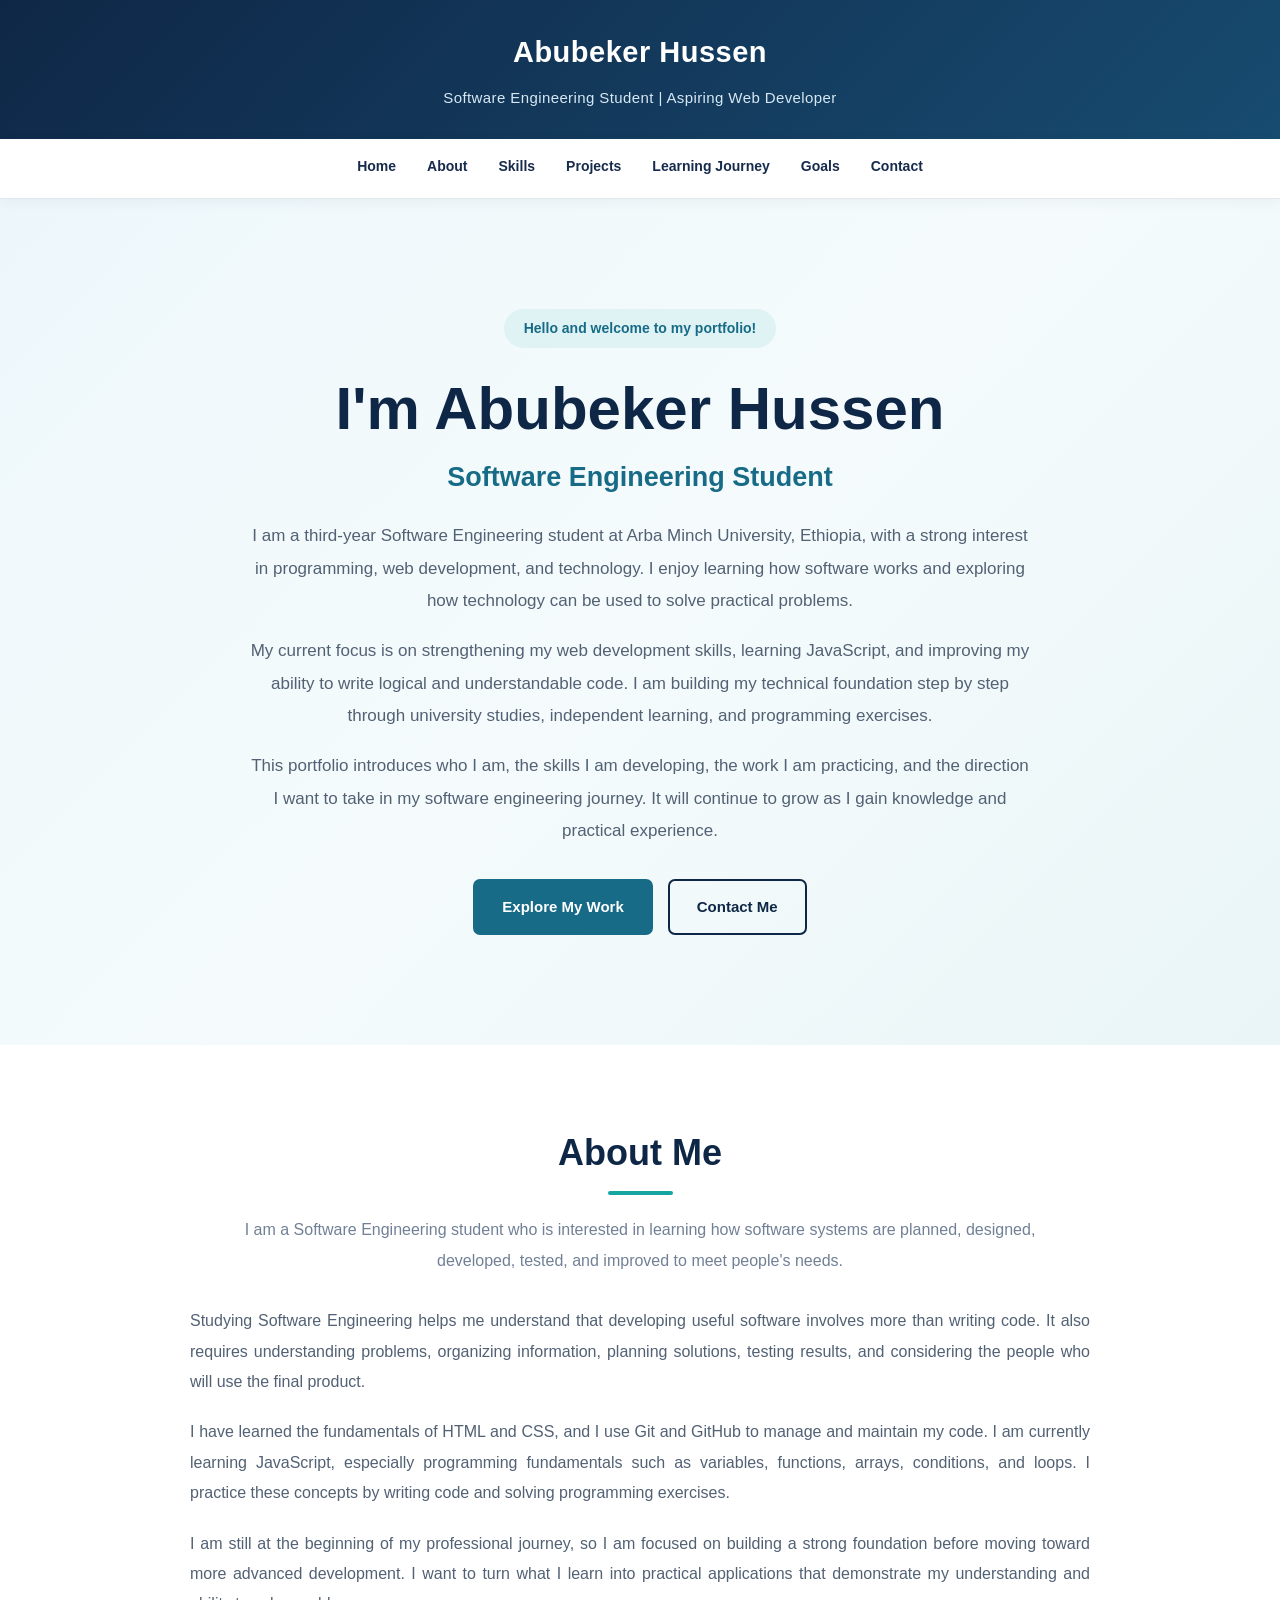
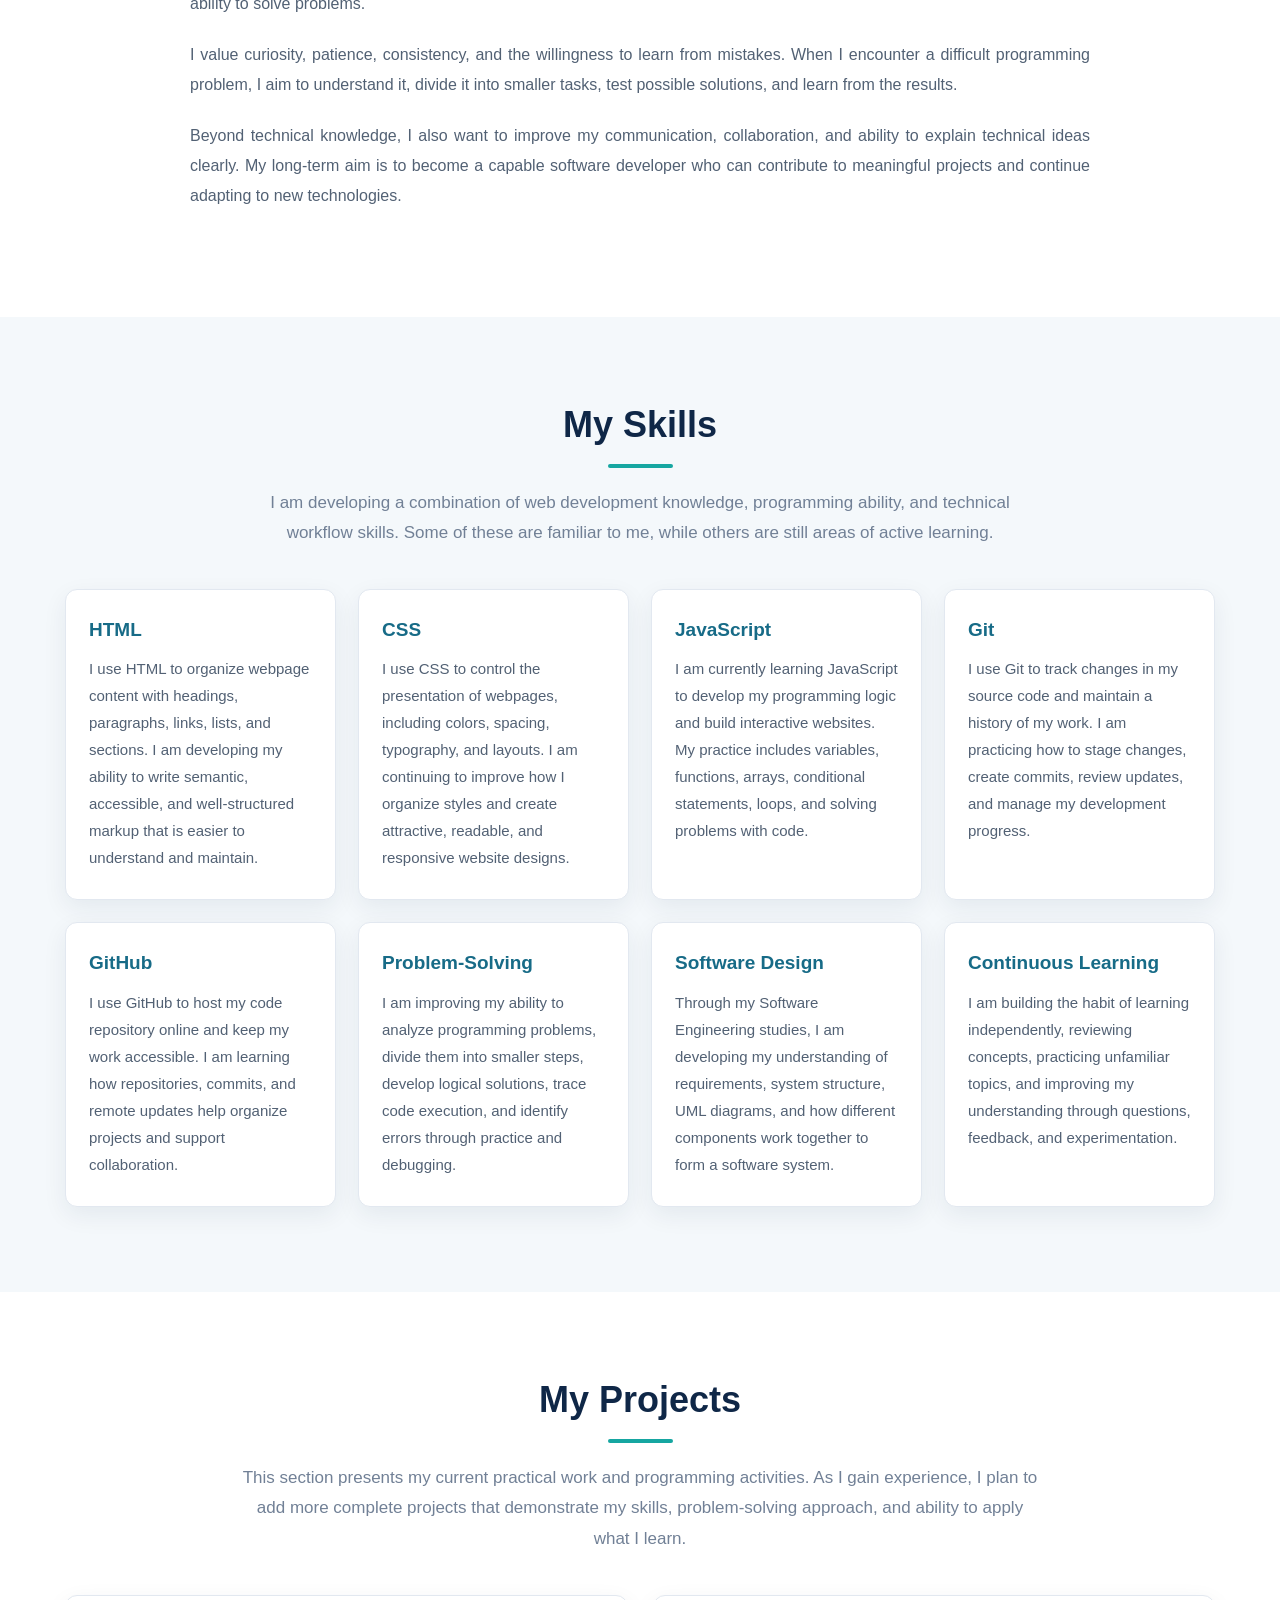
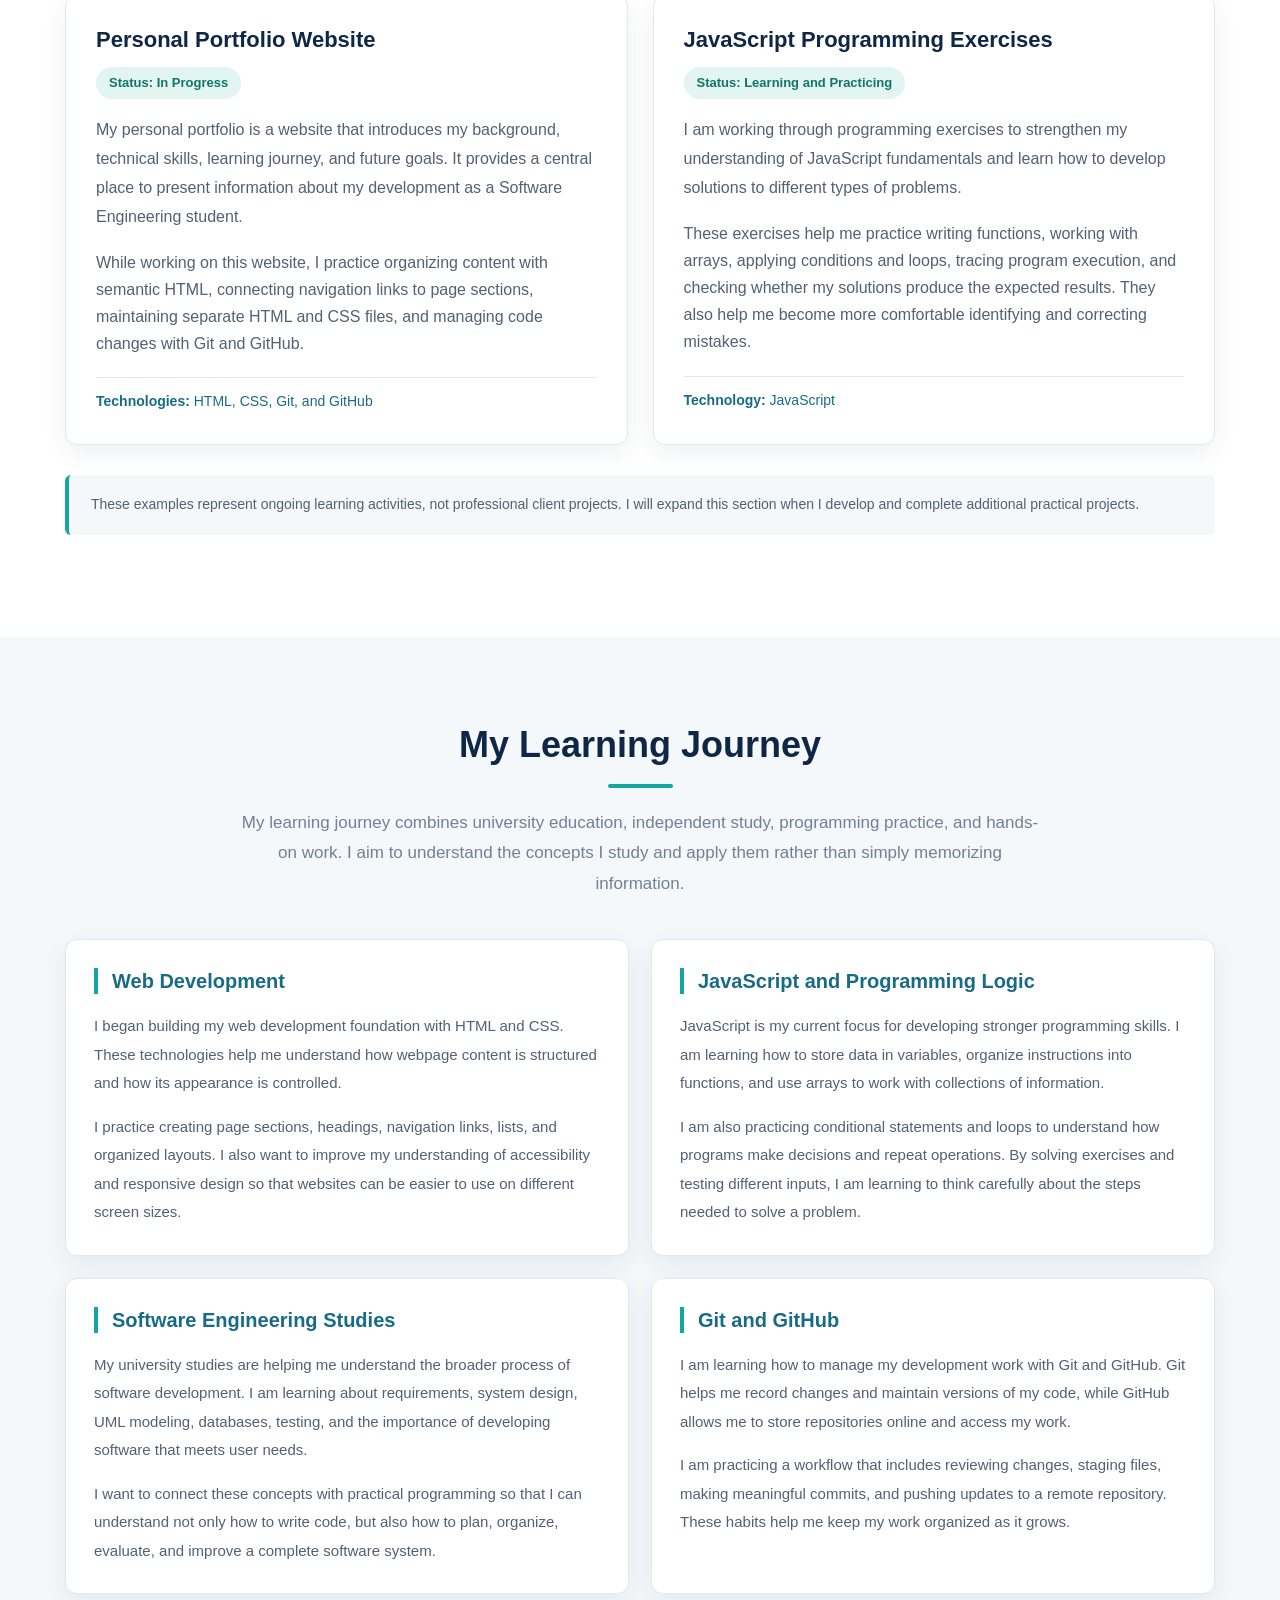
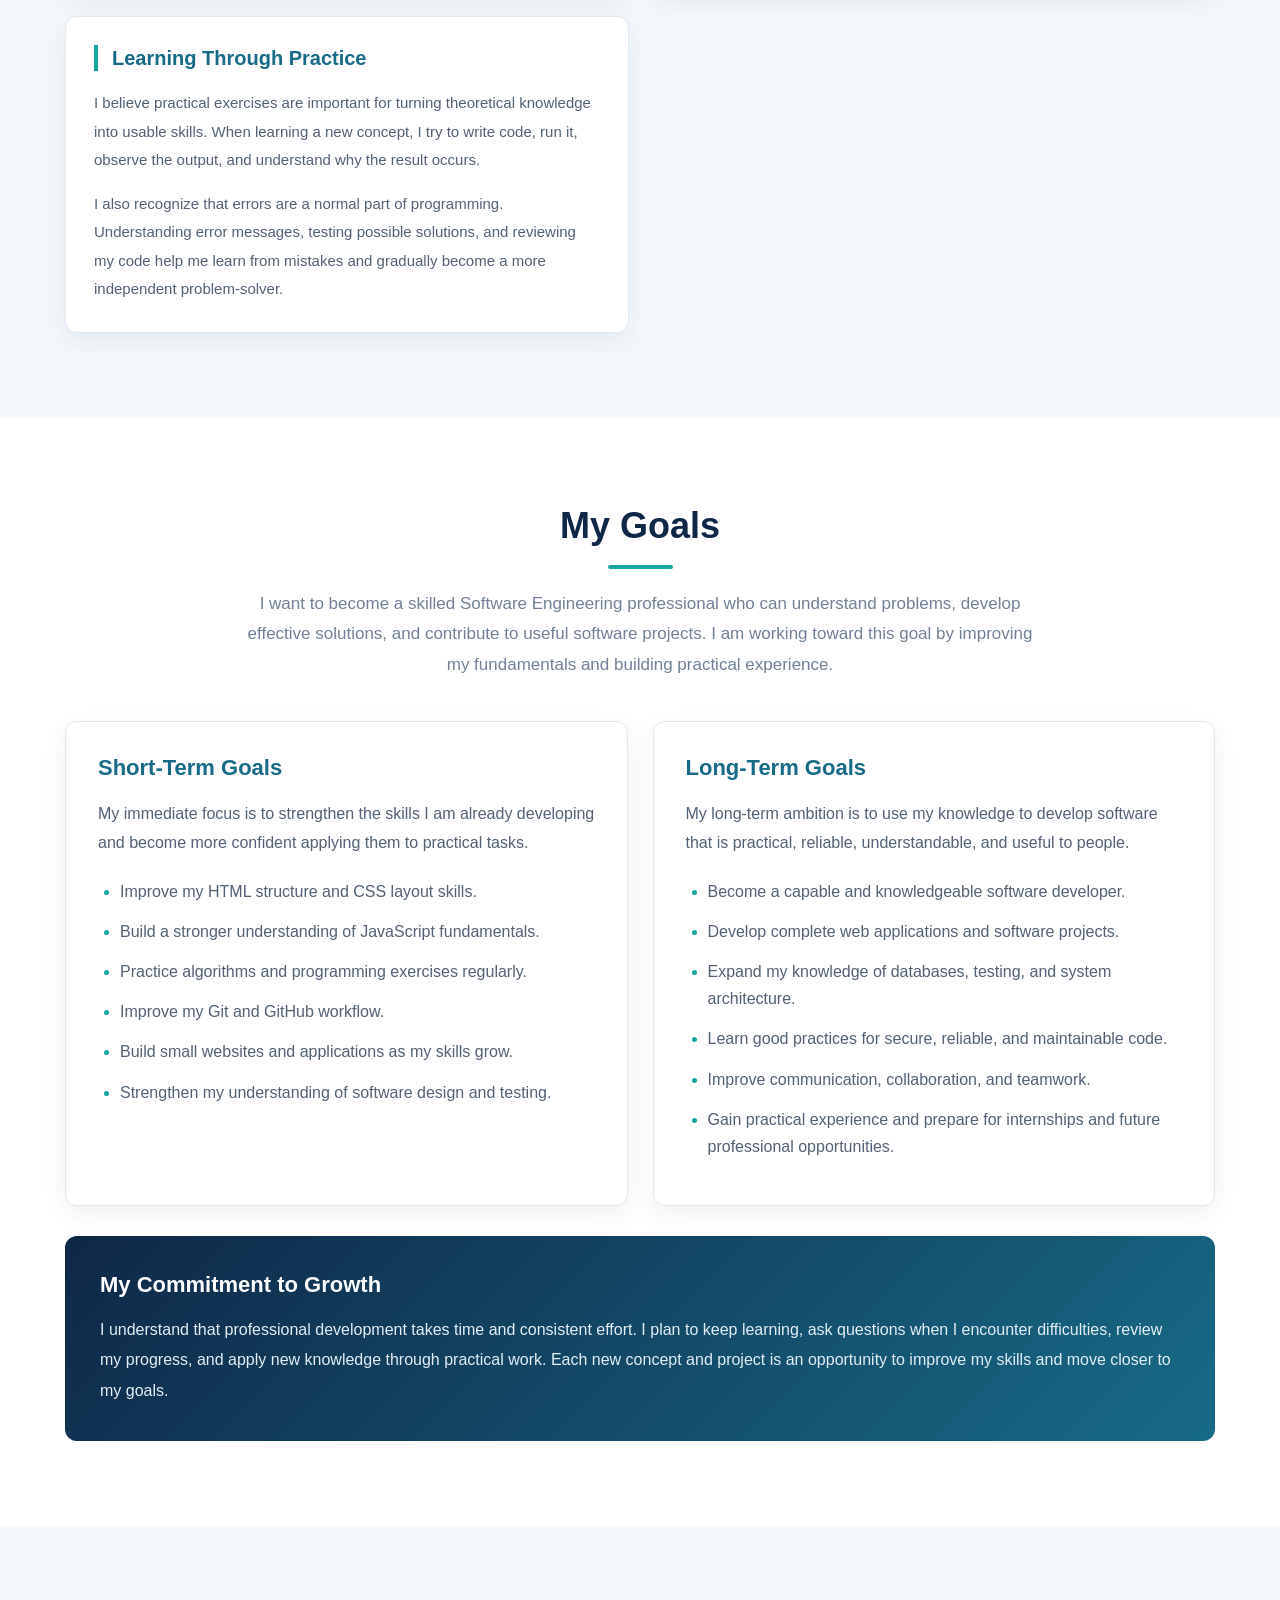
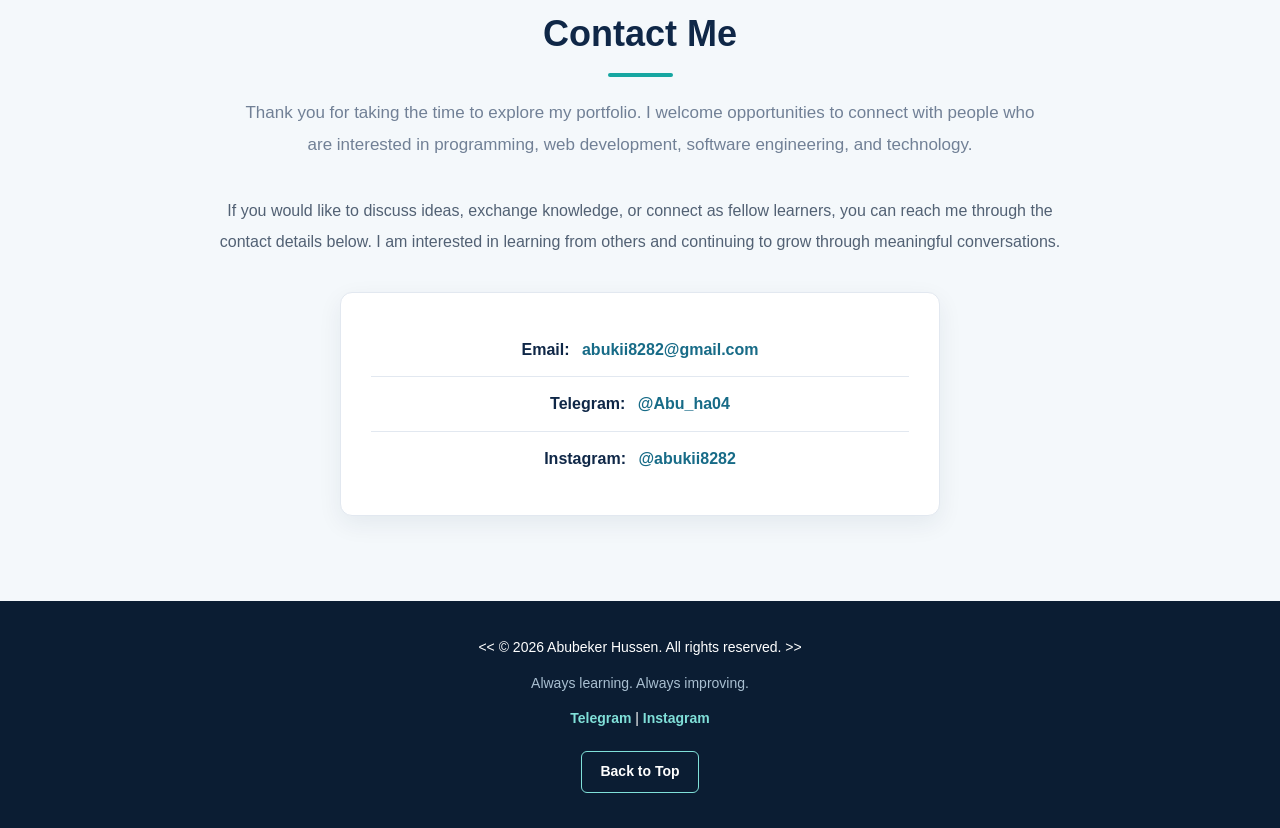
==== index.html @ 170c866a "adding some html and css properties" ====
<!doctype html>
<html lang="en">
  <head>
    <meta charset="UTF-8" />
    <meta name="viewport" content="width=device-width, initial-scale=1.0" />

    <meta
      name="description"
      content="Explore the portfolio of Abubeker Hussen, a Software Engineering student at Arba Minch University interested in web development, programming, and software engineering."
    />

    <meta name="author" content="Abubeker Hussen" />

    <title>Abubeker Hussen | Software Engineering Portfolio</title>

    <link rel="stylesheet" href="style.css" />
  </head>

  <body>
    <!-- Header -->
    <header class="site-header">
      <div class="container header-container">
        <a href="#home" class="logo"> Abubeker Hussen </a>

        <p class="header-tagline">
          Software Engineering Student | Aspiring Web Developer
        </p>
      </div>
    </header>

    <!-- Navigation -->
    <nav class="main-navigation" aria-label="Main navigation">
      <div class="container nav-container">
        <ul class="nav-list">
          <li><a href="#home">Home</a></li>
          <li><a href="#about">About</a></li>
          <li><a href="#skills">Skills</a></li>
          <li><a href="#projects">Projects</a></li>
          <li><a href="#learning-journey">Learning Journey</a></li>
          <li><a href="#goals">Goals</a></li>
          <li><a href="#contact">Contact</a></li>
        </ul>
      </div>
    </nav>

    <!-- Main Content -->
    <main>
      <!-- Home Section -->
      <section id="home" class="hero-section">
        <div class="container hero-content">
          <p class="hero-introduction">Hello and welcome to my portfolio!</p>

          <h1 class="hero-title">I'm Abubeker Hussen</h1>

          <h2 class="hero-subtitle">Software Engineering Student</h2>

          <p class="hero-description">
            I am a third-year Software Engineering student at Arba Minch
            University, Ethiopia, with a strong interest in programming, web
            development, and technology. I enjoy learning how software works and
            exploring how technology can be used to solve practical problems.
          </p>

          <p class="hero-description">
            My current focus is on strengthening my web development skills,
            learning JavaScript, and improving my ability to write logical and
            understandable code. I am building my technical foundation step by
            step through university studies, independent learning, and
            programming exercises.
          </p>

          <p class="hero-description">
            This portfolio introduces who I am, the skills I am developing, the
            work I am practicing, and the direction I want to take in my
            software engineering journey. It will continue to grow as I gain
            knowledge and practical experience.
          </p>

          <div class="hero-actions">
            <a href="#projects" class="button primary-button">
              Explore My Work
            </a>

            <a href="#contact" class="button secondary-button"> Contact Me </a>
          </div>
        </div>
      </section>

      <!-- About Section -->
      <section id="about" class="about-section">
        <div class="container">
          <h2 class="section-title">About Me</h2>

          <p class="section-description">
            I am a Software Engineering student who is interested in learning
            how software systems are planned, designed, developed, tested, and
            improved to meet people's needs.
          </p>

          <p>
            Studying Software Engineering helps me understand that developing
            useful software involves more than writing code. It also requires
            understanding problems, organizing information, planning solutions,
            testing results, and considering the people who will use the final
            product.
          </p>

          <p>
            I have learned the fundamentals of HTML and CSS, and I use Git and
            GitHub to manage and maintain my code. I am currently learning
            JavaScript, especially programming fundamentals such as variables,
            functions, arrays, conditions, and loops. I practice these concepts
            by writing code and solving programming exercises.
          </p>

          <p>
            I am still at the beginning of my professional journey, so I am
            focused on building a strong foundation before moving toward more
            advanced development. I want to turn what I learn into practical
            applications that demonstrate my understanding and ability to solve
            problems.
          </p>

          <p>
            I value curiosity, patience, consistency, and the willingness to
            learn from mistakes. When I encounter a difficult programming
            problem, I aim to understand it, divide it into smaller tasks, test
            possible solutions, and learn from the results.
          </p>

          <p>
            Beyond technical knowledge, I also want to improve my communication,
            collaboration, and ability to explain technical ideas clearly. My
            long-term aim is to become a capable software developer who can
            contribute to meaningful projects and continue adapting to new
            technologies.
          </p>
        </div>
      </section>

      <!-- Skills Section -->
      <section id="skills" class="skills-section">
        <div class="container">
          <h2 class="section-title">My Skills</h2>

          <p class="section-description">
            I am developing a combination of web development knowledge,
            programming ability, and technical workflow skills. Some of these
            are familiar to me, while others are still areas of active learning.
          </p>

          <div class="skills-grid">
            <article class="skill-card">
              <h3 class="skill-title">HTML</h3>

              <p class="skill-description">
                I use HTML to organize webpage content with headings,
                paragraphs, links, lists, and sections. I am developing my
                ability to write semantic, accessible, and well-structured
                markup that is easier to understand and maintain.
              </p>
            </article>

            <article class="skill-card">
              <h3 class="skill-title">CSS</h3>

              <p class="skill-description">
                I use CSS to control the presentation of webpages, including
                colors, spacing, typography, and layouts. I am continuing to
                improve how I organize styles and create attractive, readable,
                and responsive website designs.
              </p>
            </article>

            <article class="skill-card">
              <h3 class="skill-title">JavaScript</h3>

              <p class="skill-description">
                I am currently learning JavaScript to develop my programming
                logic and build interactive websites. My practice includes
                variables, functions, arrays, conditional statements, loops, and
                solving problems with code.
              </p>
            </article>

            <article class="skill-card">
              <h3 class="skill-title">Git</h3>

              <p class="skill-description">
                I use Git to track changes in my source code and maintain a
                history of my work. I am practicing how to stage changes, create
                commits, review updates, and manage my development progress.
              </p>
            </article>

            <article class="skill-card">
              <h3 class="skill-title">GitHub</h3>

              <p class="skill-description">
                I use GitHub to host my code repository online and keep my work
                accessible. I am learning how repositories, commits, and remote
                updates help organize projects and support collaboration.
              </p>
            </article>

            <article class="skill-card">
              <h3 class="skill-title">Problem-Solving</h3>

              <p class="skill-description">
                I am improving my ability to analyze programming problems,
                divide them into smaller steps, develop logical solutions, trace
                code execution, and identify errors through practice and
                debugging.
              </p>
            </article>

            <article class="skill-card">
              <h3 class="skill-title">Software Design</h3>

              <p class="skill-description">
                Through my Software Engineering studies, I am developing my
                understanding of requirements, system structure, UML diagrams,
                and how different components work together to form a software
                system.
              </p>
            </article>

            <article class="skill-card">
              <h3 class="skill-title">Continuous Learning</h3>

              <p class="skill-description">
                I am building the habit of learning independently, reviewing
                concepts, practicing unfamiliar topics, and improving my
                understanding through questions, feedback, and experimentation.
              </p>
            </article>
          </div>
        </div>
      </section>

      <!-- Projects Section -->
      <section id="projects" class="projects-section">
        <div class="container">
          <h2 class="section-title">My Projects</h2>

          <p class="section-description">
            This section presents my current practical work and programming
            activities. As I gain experience, I plan to add more complete
            projects that demonstrate my skills, problem-solving approach, and
            ability to apply what I learn.
          </p>

          <div class="projects-grid">
            <article class="project-card">
              <div class="project-content">
                <h3 class="project-title">Personal Portfolio Website</h3>

                <p class="project-status">Status: In Progress</p>

                <p class="project-description">
                  My personal portfolio is a website that introduces my
                  background, technical skills, learning journey, and future
                  goals. It provides a central place to present information
                  about my development as a Software Engineering student.
                </p>

                <p>
                  While working on this website, I practice organizing content
                  with semantic HTML, connecting navigation links to page
                  sections, maintaining separate HTML and CSS files, and
                  managing code changes with Git and GitHub.
                </p>

                <p class="project-technologies">
                  <strong>Technologies:</strong>
                  HTML, CSS, Git, and GitHub
                </p>
              </div>
            </article>

            <article class="project-card">
              <div class="project-content">
                <h3 class="project-title">JavaScript Programming Exercises</h3>

                <p class="project-status">Status: Learning and Practicing</p>

                <p class="project-description">
                  I am working through programming exercises to strengthen my
                  understanding of JavaScript fundamentals and learn how to
                  develop solutions to different types of problems.
                </p>

                <p>
                  These exercises help me practice writing functions, working
                  with arrays, applying conditions and loops, tracing program
                  execution, and checking whether my solutions produce the
                  expected results. They also help me become more comfortable
                  identifying and correcting mistakes.
                </p>

                <p class="project-technologies">
                  <strong>Technology:</strong>
                  JavaScript
                </p>
              </div>
            </article>
          </div>

          <p class="projects-note">
            These examples represent ongoing learning activities, not
            professional client projects. I will expand this section when I
            develop and complete additional practical projects.
          </p>
        </div>
      </section>

      <!-- Learning Journey Section -->
      <section id="learning-journey" class="learning-section">
        <div class="container">
          <h2 class="section-title">My Learning Journey</h2>

          <p class="section-description">
            My learning journey combines university education, independent
            study, programming practice, and hands-on work. I aim to understand
            the concepts I study and apply them rather than simply memorizing
            information.
          </p>

          <div class="learning-content">
            <article class="learning-item">
              <h3 class="learning-title">Web Development</h3>

              <p>
                I began building my web development foundation with HTML and
                CSS. These technologies help me understand how webpage content
                is structured and how its appearance is controlled.
              </p>

              <p>
                I practice creating page sections, headings, navigation links,
                lists, and organized layouts. I also want to improve my
                understanding of accessibility and responsive design so that
                websites can be easier to use on different screen sizes.
              </p>
            </article>

            <article class="learning-item">
              <h3 class="learning-title">JavaScript and Programming Logic</h3>

              <p>
                JavaScript is my current focus for developing stronger
                programming skills. I am learning how to store data in
                variables, organize instructions into functions, and use arrays
                to work with collections of information.
              </p>

              <p>
                I am also practicing conditional statements and loops to
                understand how programs make decisions and repeat operations. By
                solving exercises and testing different inputs, I am learning to
                think carefully about the steps needed to solve a problem.
              </p>
            </article>

            <article class="learning-item">
              <h3 class="learning-title">Software Engineering Studies</h3>

              <p>
                My university studies are helping me understand the broader
                process of software development. I am learning about
                requirements, system design, UML modeling, databases, testing,
                and the importance of developing software that meets user needs.
              </p>

              <p>
                I want to connect these concepts with practical programming so
                that I can understand not only how to write code, but also how
                to plan, organize, evaluate, and improve a complete software
                system.
              </p>
            </article>

            <article class="learning-item">
              <h3 class="learning-title">Git and GitHub</h3>

              <p>
                I am learning how to manage my development work with Git and
                GitHub. Git helps me record changes and maintain versions of my
                code, while GitHub allows me to store repositories online and
                access my work.
              </p>

              <p>
                I am practicing a workflow that includes reviewing changes,
                staging files, making meaningful commits, and pushing updates to
                a remote repository. These habits help me keep my work organized
                as it grows.
              </p>
            </article>

            <article class="learning-item">
              <h3 class="learning-title">Learning Through Practice</h3>

              <p>
                I believe practical exercises are important for turning
                theoretical knowledge into usable skills. When learning a new
                concept, I try to write code, run it, observe the output, and
                understand why the result occurs.
              </p>

              <p>
                I also recognize that errors are a normal part of programming.
                Understanding error messages, testing possible solutions, and
                reviewing my code help me learn from mistakes and gradually
                become a more independent problem-solver.
              </p>
            </article>
          </div>
        </div>
      </section>

      <!-- Goals Section -->
      <section id="goals" class="goals-section">
        <div class="container">
          <h2 class="section-title">My Goals</h2>

          <p class="section-description">
            I want to become a skilled Software Engineering professional who can
            understand problems, develop effective solutions, and contribute to
            useful software projects. I am working toward this goal by improving
            my fundamentals and building practical experience.
          </p>

          <div class="goals-content">
            <article class="goal-card">
              <h3 class="goal-title">Short-Term Goals</h3>

              <p>
                My immediate focus is to strengthen the skills I am already
                developing and become more confident applying them to practical
                tasks.
              </p>

              <ul class="goal-list">
                <li>Improve my HTML structure and CSS layout skills.</li>

                <li>
                  Build a stronger understanding of JavaScript fundamentals.
                </li>

                <li>
                  Practice algorithms and programming exercises regularly.
                </li>

                <li>Improve my Git and GitHub workflow.</li>

                <li>
                  Build small websites and applications as my skills grow.
                </li>

                <li>
                  Strengthen my understanding of software design and testing.
                </li>
              </ul>
            </article>

            <article class="goal-card">
              <h3 class="goal-title">Long-Term Goals</h3>

              <p>
                My long-term ambition is to use my knowledge to develop software
                that is practical, reliable, understandable, and useful to
                people.
              </p>

              <ul class="goal-list">
                <li>Become a capable and knowledgeable software developer.</li>

                <li>
                  Develop complete web applications and software projects.
                </li>

                <li>
                  Expand my knowledge of databases, testing, and system
                  architecture.
                </li>

                <li>
                  Learn good practices for secure, reliable, and maintainable
                  code.
                </li>

                <li>Improve communication, collaboration, and teamwork.</li>

                <li>
                  Gain practical experience and prepare for internships and
                  future professional opportunities.
                </li>
              </ul>
            </article>
          </div>

          <div class="goals-summary">
            <h3 class="goals-summary-title">My Commitment to Growth</h3>

            <p>
              I understand that professional development takes time and
              consistent effort. I plan to keep learning, ask questions when I
              encounter difficulties, review my progress, and apply new
              knowledge through practical work. Each new concept and project is
              an opportunity to improve my skills and move closer to my goals.
            </p>
          </div>
        </div>
      </section>

      <!-- Contact Section -->
      <section id="contact" class="contact-section">
        <div class="container">
          <h2 class="section-title">Contact Me</h2>

          <p class="section-description">
            Thank you for taking the time to explore my portfolio. I welcome
            opportunities to connect with people who are interested in
            programming, web development, software engineering, and technology.
          </p>

          <p>
            If you would like to discuss ideas, exchange knowledge, or connect
            as fellow learners, you can reach me through the contact details
            below. I am interested in learning from others and continuing to
            grow through meaningful conversations.
          </p>

          <address class="contact-details">
            <p class="contact-item">
              <strong>Email:</strong>
              <a href="mailto:abukii8282@gmail.com"> abukii8282@gmail.com </a>
            </p>

            <p class="contact-item">
              <strong>Telegram:</strong>
              <a
                href="https://t.me/Abu_ha04"
                target="_blank"
                rel="noopener noreferrer"
              >
                @Abu_ha04
              </a>
            </p>

            <p class="contact-item">
              <strong>Instagram:</strong>
              <a
                href="https://www.instagram.com/abukii8282/"
                target="_blank"
                rel="noopener noreferrer"
              >
                @abukii8282
              </a>
            </p>
          </address>
        </div>
      </section>
    </main>

    <!-- Footer -->
    <footer class="site-footer">
      <div class="container footer-content">
        <p class="copyright">
          &lt;&lt; &copy; 2026 Abubeker Hussen. All rights reserved. &gt;&gt;
        </p>

        <p class="footer-tagline">Always learning. Always improving.</p>

        <p class="footer-social-links">
          <a
            href="https://t.me/Abu_ha04"
            target="_blank"
            rel="noopener noreferrer"
          >
            Telegram
          </a>

          <span aria-hidden="true"> | </span>

          <a
            href="https://www.instagram.com/abukii8282/"
            target="_blank"
            rel="noopener noreferrer"
          >
            Instagram
          </a>
        </p>

        <a href="#home" class="back-to-top"> Back to Top </a>
      </div>
    </footer>
  </body>
</html>
---- style.css ----
/* =========================================
   1. GLOBAL SETTINGS
========================================= */

:root {
  --primary-color: #0f2747;
  --secondary-color: #176b87;
  --accent-color: #16a6a1;

  --heading-color: #172b4d;
  --text-color: #526174;
  --light-text: #718096;

  --background-color: #ffffff;
  --section-background: #f4f8fb;
  --card-background: #ffffff;

  --border-color: #e2e8f0;

  --shadow: 0 8px 25px rgba(15, 39, 71, 0.07);

  --shadow-hover: 0 14px 32px rgba(15, 39, 71, 0.13);

  --border-radius: 12px;

  --transition: 0.3s ease;
}

/* =========================================
   2. RESET AND BASE STYLES
========================================= */

* {
  margin: 0;
  padding: 0;
  box-sizing: border-box;
}

html {
  scroll-behavior: smooth;
  scroll-padding-top: 110px;
}

body {
  font-family: "Segoe UI", Tahoma, Geneva, Verdana, sans-serif;

  background-color: var(--background-color);
  color: var(--text-color);

  line-height: 1.7;
  font-size: 16px;

  overflow-x: hidden;
}

a {
  color: var(--secondary-color);
  text-decoration: none;
  transition: var(--transition);
}

a:hover {
  color: var(--accent-color);
}

ul,
ol {
  padding-left: 24px;
}

li {
  margin-bottom: 10px;
}

p {
  margin-bottom: 17px;
}

h1,
h2,
h3,
h4 {
  color: var(--heading-color);
  line-height: 1.3;
}

/* =========================================
   3. REUSABLE CONTAINER
========================================= */

.container {
  width: 90%;
  max-width: 1150px;
  margin: 0 auto;
}

/* =========================================
   4. HEADER
========================================= */

.site-header {
  background: linear-gradient(135deg, #0f2747, #174b70);

  color: #ffffff;

  padding: 28px 0;
  text-align: center;
}

.header-container {
  display: flex;
  flex-direction: column;
  align-items: center;
  gap: 8px;
}

.logo {
  color: #ffffff;
  font-size: 29px;
  font-weight: 800;
  letter-spacing: 0.5px;
}

.logo:hover {
  color: #80e0d9;
}

.header-tagline {
  color: #d7e8f4;
  font-size: 15px;
  font-weight: 400;
  margin-bottom: 0;
  letter-spacing: 0.4px;
}

/* =========================================
   5. NAVIGATION
========================================= */

.main-navigation {
  position: sticky;
  top: 0;
  z-index: 1000;

  background-color: #ffffff;

  border-bottom: 1px solid var(--border-color);

  box-shadow: 0 3px 12px rgba(15, 39, 71, 0.05);
}

.nav-container {
  display: flex;
  align-items: center;
  justify-content: center;
}

.nav-list {
  display: flex;
  justify-content: center;
  align-items: center;
  flex-wrap: wrap;

  list-style: none;
  padding: 0;
  margin: 0;

  gap: 5px;
}

.nav-list li {
  margin: 0;
}

.nav-list a {
  display: block;

  padding: 16px 13px;

  color: var(--heading-color);
  font-size: 14px;
  font-weight: 600;

  border-bottom: 3px solid transparent;

  transition: var(--transition);
}

.nav-list a:hover,
.nav-list a:focus-visible {
  color: var(--accent-color);
  border-bottom-color: var(--accent-color);
}

/* =========================================
   6. HOME / HERO SECTION
========================================= */

.hero-section {
  position: relative;

  background: linear-gradient(135deg, #edf7fb, #f5fbfc, #e9f5f7);

  padding: 110px 0;
  overflow: hidden;
}

.hero-content {
  max-width: 850px;
  text-align: center;
  position: relative;
  z-index: 1;
}

.hero-introduction {
  display: inline-block;

  color: var(--secondary-color);
  background-color: #dff3f4;

  padding: 8px 20px;
  border-radius: 30px;

  font-size: 14px;
  font-weight: 700;

  margin-bottom: 22px;
}

.hero-title {
  font-size: clamp(36px, 6vw, 60px);
  font-weight: 800;

  color: var(--primary-color);

  margin-bottom: 12px;
}

.hero-subtitle {
  color: var(--secondary-color);
  font-size: clamp(20px, 3vw, 27px);

  font-weight: 600;
  margin-bottom: 25px;
}

.hero-description {
  max-width: 780px;
  margin: 0 auto 18px;

  color: var(--text-color);
  font-size: 17px;
  line-height: 1.9;
}

.hero-actions {
  display: flex;
  justify-content: center;
  align-items: center;
  flex-wrap: wrap;

  gap: 15px;

  margin-top: 32px;
}

/* =========================================
   7. BUTTONS
========================================= */

.button {
  display: inline-block;

  padding: 13px 27px;

  border-radius: 7px;

  font-size: 15px;
  font-weight: 700;

  transition: var(--transition);
}

.primary-button {
  background-color: var(--secondary-color);
  color: #ffffff;

  border: 2px solid var(--secondary-color);
}

.primary-button:hover {
  background-color: var(--primary-color);
  border-color: var(--primary-color);
  color: #ffffff;

  transform: translateY(-3px);
}

.secondary-button {
  background-color: transparent;

  color: var(--primary-color);

  border: 2px solid var(--primary-color);
}

.secondary-button:hover {
  background-color: var(--primary-color);
  color: #ffffff;

  transform: translateY(-3px);
}

/* =========================================
   8. GENERAL SECTION STYLES
========================================= */

section {
  padding: 85px 0;
  scroll-margin-top: 85px;
}

.section-title {
  text-align: center;

  font-size: clamp(27px, 4vw, 36px);
  font-weight: 800;

  color: var(--primary-color);

  margin-bottom: 20px;
}

.section-title::after {
  content: "";

  display: block;

  width: 65px;
  height: 4px;

  background-color: var(--accent-color);

  border-radius: 5px;

  margin: 15px auto 0;
}

.section-description {
  max-width: 800px;

  margin: 0 auto 35px;

  text-align: center;

  color: var(--light-text);

  font-size: 17px;
  line-height: 1.8;
}

/* =========================================
   9. ABOUT SECTION
========================================= */

.about-section {
  background-color: var(--background-color);
}

.about-section .container {
  max-width: 900px;
}

.about-section p {
  font-size: 16px;
  line-height: 1.9;

  text-align: justify;

  margin-bottom: 20px;
}

.about-section .section-description {
  text-align: center;
  margin-bottom: 30px;
}

/* =========================================
   10. SKILLS SECTION
========================================= */

.skills-section {
  background-color: var(--section-background);
}

.skills-grid {
  display: grid;

  grid-template-columns: repeat(4, 1fr);

  gap: 22px;

  margin-top: 40px;
}

.skill-card {
  background-color: var(--card-background);

  padding: 28px 23px;

  border: 1px solid var(--border-color);
  border-radius: var(--border-radius);

  box-shadow: var(--shadow);

  transition: var(--transition);
}

.skill-card:hover {
  transform: translateY(-7px);

  box-shadow: var(--shadow-hover);

  border-color: var(--accent-color);
}

.skill-title {
  color: var(--secondary-color);

  font-size: 19px;
  font-weight: 700;

  margin-bottom: 13px;
}

.skill-description {
  color: var(--text-color);

  font-size: 15px;
  line-height: 1.8;

  margin-bottom: 0;
}

/* =========================================
   11. PROJECTS SECTION
========================================= */

.projects-section {
  background-color: var(--background-color);
}

.projects-grid {
  display: grid;

  grid-template-columns: repeat(2, 1fr);

  gap: 25px;

  margin-top: 40px;
}

.project-card {
  background-color: var(--card-background);

  border: 1px solid var(--border-color);
  border-radius: var(--border-radius);

  box-shadow: var(--shadow);

  overflow: hidden;

  transition: var(--transition);
}

.project-card:hover {
  transform: translateY(-6px);

  box-shadow: var(--shadow-hover);
}

.project-content {
  padding: 30px;
}

.project-title {
  color: var(--primary-color);

  font-size: 22px;
  font-weight: 700;

  margin-bottom: 13px;
}

.project-status {
  display: inline-block;

  background-color: #e2f5f1;
  color: #137568;

  padding: 5px 13px;

  border-radius: 20px;

  font-size: 13px;
  font-weight: 700;

  margin-bottom: 17px;
}

.project-description {
  color: var(--text-color);

  line-height: 1.8;
}

.project-technologies {
  color: var(--secondary-color);

  font-size: 14px;

  padding-top: 12px;

  border-top: 1px solid var(--border-color);

  margin-top: 20px;
  margin-bottom: 0;
}

.projects-note {
  background-color: var(--section-background);

  padding: 18px 22px;

  border-left: 4px solid var(--accent-color);
  border-radius: 6px;

  color: var(--text-color);
  font-size: 14px;

  margin-top: 30px;
}

/* =========================================
   12. LEARNING JOURNEY SECTION
========================================= */

.learning-section {
  background-color: var(--section-background);
}

.learning-content {
  display: grid;

  grid-template-columns: repeat(2, 1fr);

  gap: 22px;

  margin-top: 40px;
}

.learning-item {
  background-color: var(--card-background);

  padding: 28px;

  border: 1px solid var(--border-color);
  border-radius: var(--border-radius);

  box-shadow: var(--shadow);

  transition: var(--transition);
}

.learning-item:hover {
  transform: translateY(-5px);
  box-shadow: var(--shadow-hover);
}

.learning-title {
  color: var(--secondary-color);

  font-size: 20px;
  font-weight: 700;

  padding-left: 14px;

  border-left: 4px solid var(--accent-color);

  margin-bottom: 18px;
}

.learning-item p {
  font-size: 15px;
  line-height: 1.9;

  margin-bottom: 15px;
}

.learning-item p:last-child {
  margin-bottom: 0;
}

/* =========================================
   13. GOALS SECTION
========================================= */

.goals-section {
  background-color: var(--background-color);
}

.goals-content {
  display: grid;

  grid-template-columns: repeat(2, 1fr);

  gap: 25px;

  margin-top: 40px;
}

.goal-card {
  background-color: var(--card-background);

  padding: 32px;

  border: 1px solid var(--border-color);
  border-radius: var(--border-radius);

  box-shadow: var(--shadow);

  transition: var(--transition);
}

.goal-card:hover {
  transform: translateY(-5px);
  box-shadow: var(--shadow-hover);
}

.goal-title {
  color: var(--secondary-color);

  font-size: 22px;

  margin-bottom: 18px;
}

.goal-card p {
  line-height: 1.8;
  margin-bottom: 20px;
}

.goal-list {
  color: var(--text-color);

  padding-left: 22px;
}

.goal-list li {
  line-height: 1.7;
  margin-bottom: 13px;
}

.goal-list li::marker {
  color: var(--accent-color);
}

.goals-summary {
  background: linear-gradient(135deg, #0f2747, #176b87);

  color: #ffffff;

  padding: 35px;

  border-radius: var(--border-radius);

  margin-top: 30px;
}

.goals-summary-title {
  color: #ffffff;

  font-size: 22px;

  margin-bottom: 15px;
}

.goals-summary p {
  color: #e3eef5;

  line-height: 1.9;

  margin-bottom: 0;
}

/* =========================================
   14. CONTACT SECTION
========================================= */

.contact-section {
  background-color: var(--section-background);

  text-align: center;
}

.contact-section .container {
  max-width: 850px;
}

.contact-section > .container > p {
  line-height: 1.9;
}

.contact-details {
  font-style: normal;

  background-color: #ffffff;

  max-width: 600px;

  margin: 35px auto 0;

  padding: 30px;

  border: 1px solid var(--border-color);
  border-radius: var(--border-radius);

  box-shadow: var(--shadow);
}

.contact-item {
  padding: 13px 0;

  border-bottom: 1px solid var(--border-color);

  margin-bottom: 0;

  font-size: 16px;
}

.contact-item:last-child {
  border-bottom: none;
}

.contact-item strong {
  color: var(--primary-color);

  margin-right: 8px;
}

.contact-item a {
  color: var(--secondary-color);

  font-weight: 600;

  overflow-wrap: anywhere;
}

.contact-item a:hover {
  color: var(--accent-color);
  text-decoration: underline;
}

/* =========================================
   15. FOOTER
========================================= */

.site-footer {
  background-color: #0b1d33;

  padding: 35px 0;

  text-align: center;
}

.footer-content {
  display: flex;
  flex-direction: column;

  align-items: center;

  gap: 12px;
}

.copyright {
  color: #ffffff;

  font-size: 14px;
  font-weight: 500;

  margin-bottom: 0;
}

.footer-tagline {
  color: #a9bfd1;

  font-size: 14px;

  margin-bottom: 0;
}

.footer-social-links {
  color: #ffffff;
  font-size: 14px;

  margin-bottom: 0;
}

.footer-social-links a {
  color: #80e0d9;
  font-weight: 600;
}

.footer-social-links a:hover {
  color: #ffffff;
}

.back-to-top {
  display: inline-block;

  color: #ffffff;

  font-size: 14px;
  font-weight: 600;

  border: 1px solid #80e0d9;

  padding: 8px 18px;

  border-radius: 6px;

  margin-top: 8px;
}

.back-to-top:hover {
  background-color: var(--accent-color);
  border-color: var(--accent-color);

  color: #ffffff;
}

/* =========================================
   16. ACCESSIBILITY
========================================= */

a:focus-visible {
  outline: 3px solid var(--accent-color);
  outline-offset: 4px;
}

/* =========================================
   17. TABLET RESPONSIVE DESIGN
========================================= */

@media (max-width: 992px) {
  .skills-grid {
    grid-template-columns: repeat(2, 1fr);
  }

  .nav-list {
    gap: 0;
  }

  .nav-list a {
    padding: 14px 10px;
    font-size: 13px;
  }

  section {
    padding: 70px 0;
  }
}

/* =========================================
   18. MOBILE RESPONSIVE DESIGN
========================================= */

@media (max-width: 600px) {
  .container {
    width: 92%;
  }

  .site-header {
    padding: 23px 0;
  }

  .logo {
    font-size: 25px;
  }

  .header-tagline {
    font-size: 13px;
  }

  .main-navigation {
    position: relative;
  }

  .nav-container {
    width: 100%;
    overflow-x: auto;
    justify-content: flex-start;
  }

  .nav-list {
    flex-wrap: nowrap;
    justify-content: flex-start;

    min-width: max-content;

    padding: 0 10px;
  }

  .nav-list a {
    padding: 13px 12px;
    font-size: 13px;
  }

  .hero-section {
    padding: 75px 0;
  }

  .hero-title {
    font-size: 36px;
  }

  .hero-subtitle {
    font-size: 21px;
  }

  .hero-description {
    font-size: 15px;
  }

  .hero-actions {
    flex-direction: column;
    gap: 12px;
  }

  .button {
    width: 100%;
    max-width: 260px;
    text-align: center;
  }

  section {
    padding: 60px 0;
    scroll-margin-top: 20px;
  }

  .section-title {
    font-size: 28px;
  }

  .section-description {
    font-size: 15px;
  }

  .about-section p {
    text-align: left;
    font-size: 15px;
  }

  .skills-grid,
  .projects-grid,
  .learning-content,
  .goals-content {
    grid-template-columns: 1fr;
    gap: 18px;
  }

  .skill-card,
  .project-content,
  .learning-item,
  .goal-card {
    padding: 23px;
  }

  .skill-title {
    font-size: 18px;
  }

  .project-title {
    font-size: 20px;
  }

  .goals-summary {
    padding: 25px;
  }

  .contact-details {
    padding: 20px;
  }

  .contact-item {
    font-size: 14px;
  }

  .site-footer {
    padding: 30px 0;
  }
}

/* =========================================
   19. SMALL MOBILE SCREENS
========================================= */

@media (max-width: 380px) {
  .hero-title {
    font-size: 31px;
  }

  .hero-subtitle {
    font-size: 19px;
  }

  .section-title {
    font-size: 25px;
  }

  .nav-list a {
    padding: 12px 10px;
    font-size: 12px;
  }
}

/* =========================================
   20. REDUCED MOTION ACCESSIBILITY
========================================= */

@media (prefers-reduced-motion: reduce) {
  html {
    scroll-behavior: auto;
  }

  *,
  *::before,
  *::after {
    transition-duration: 0.01ms !important;
    animation-duration: 0.01ms !important;
    animation-iteration-count: 1 !important;
  }
}
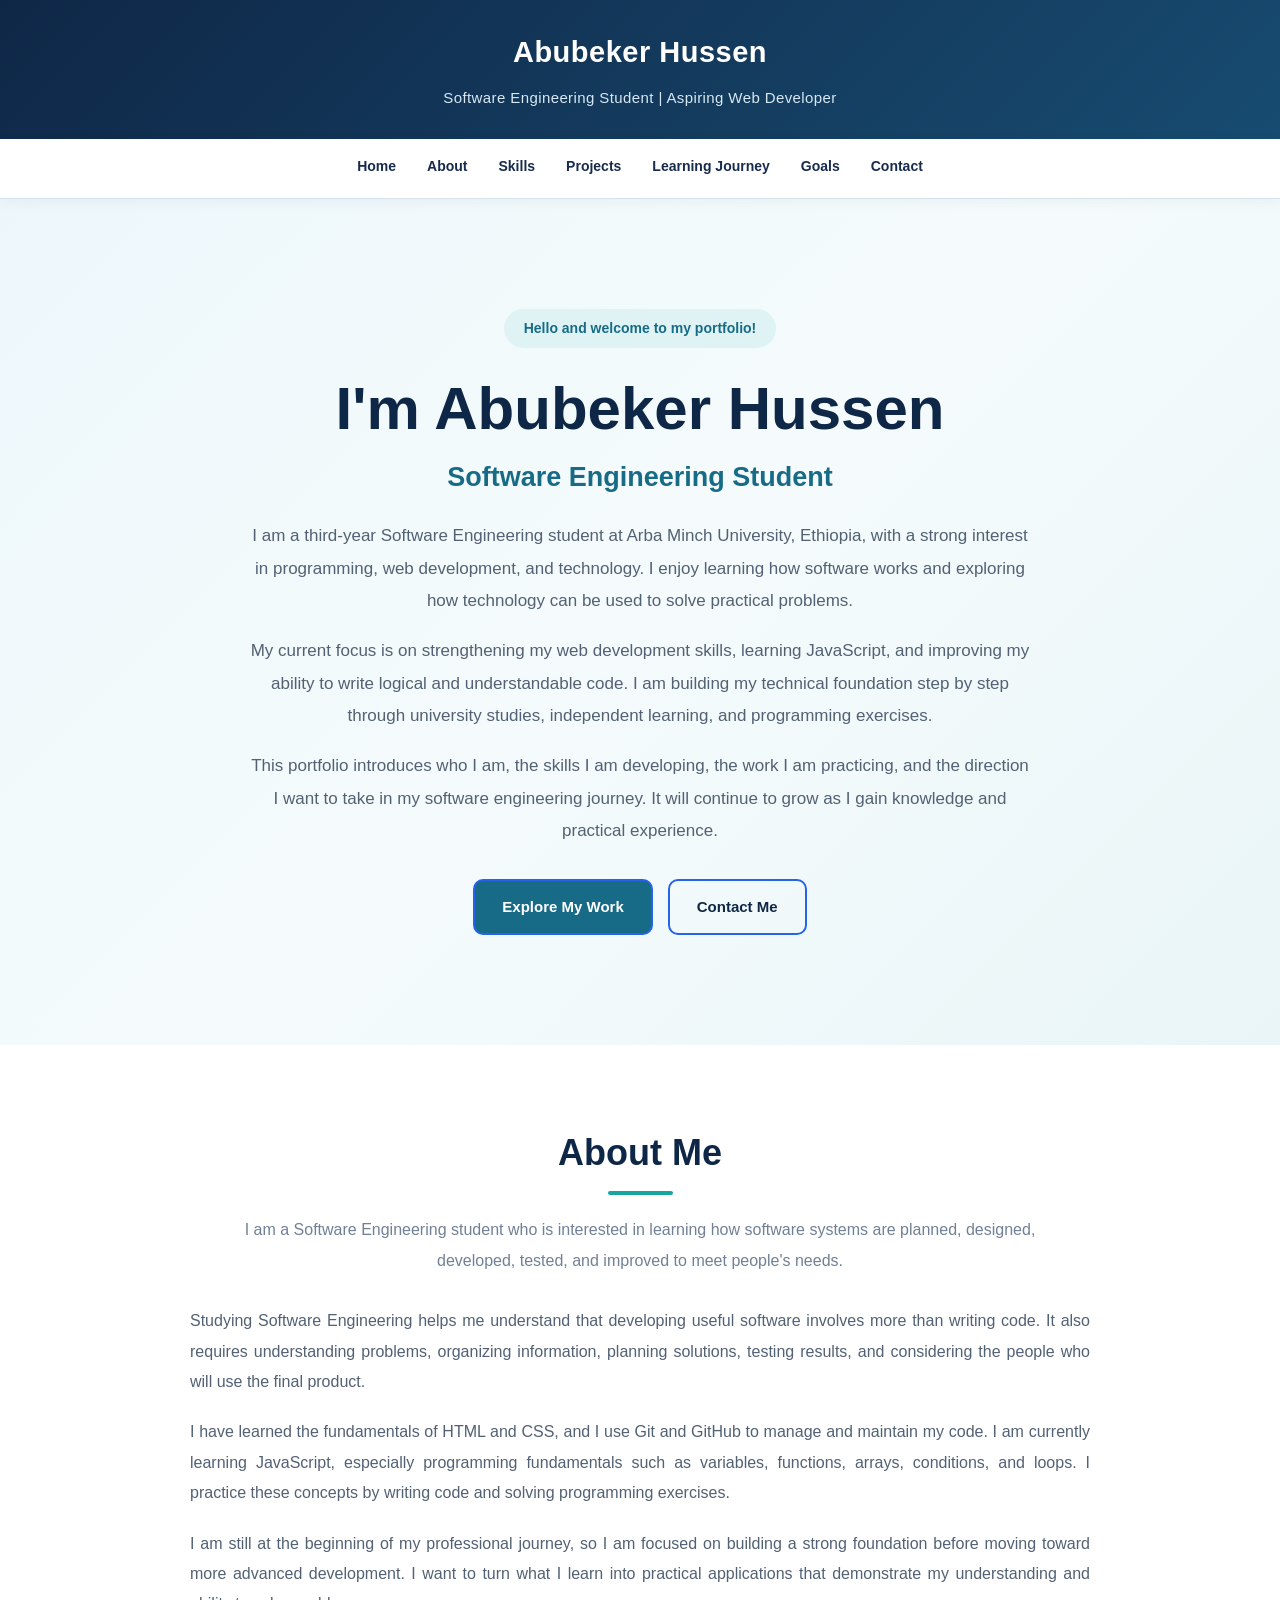
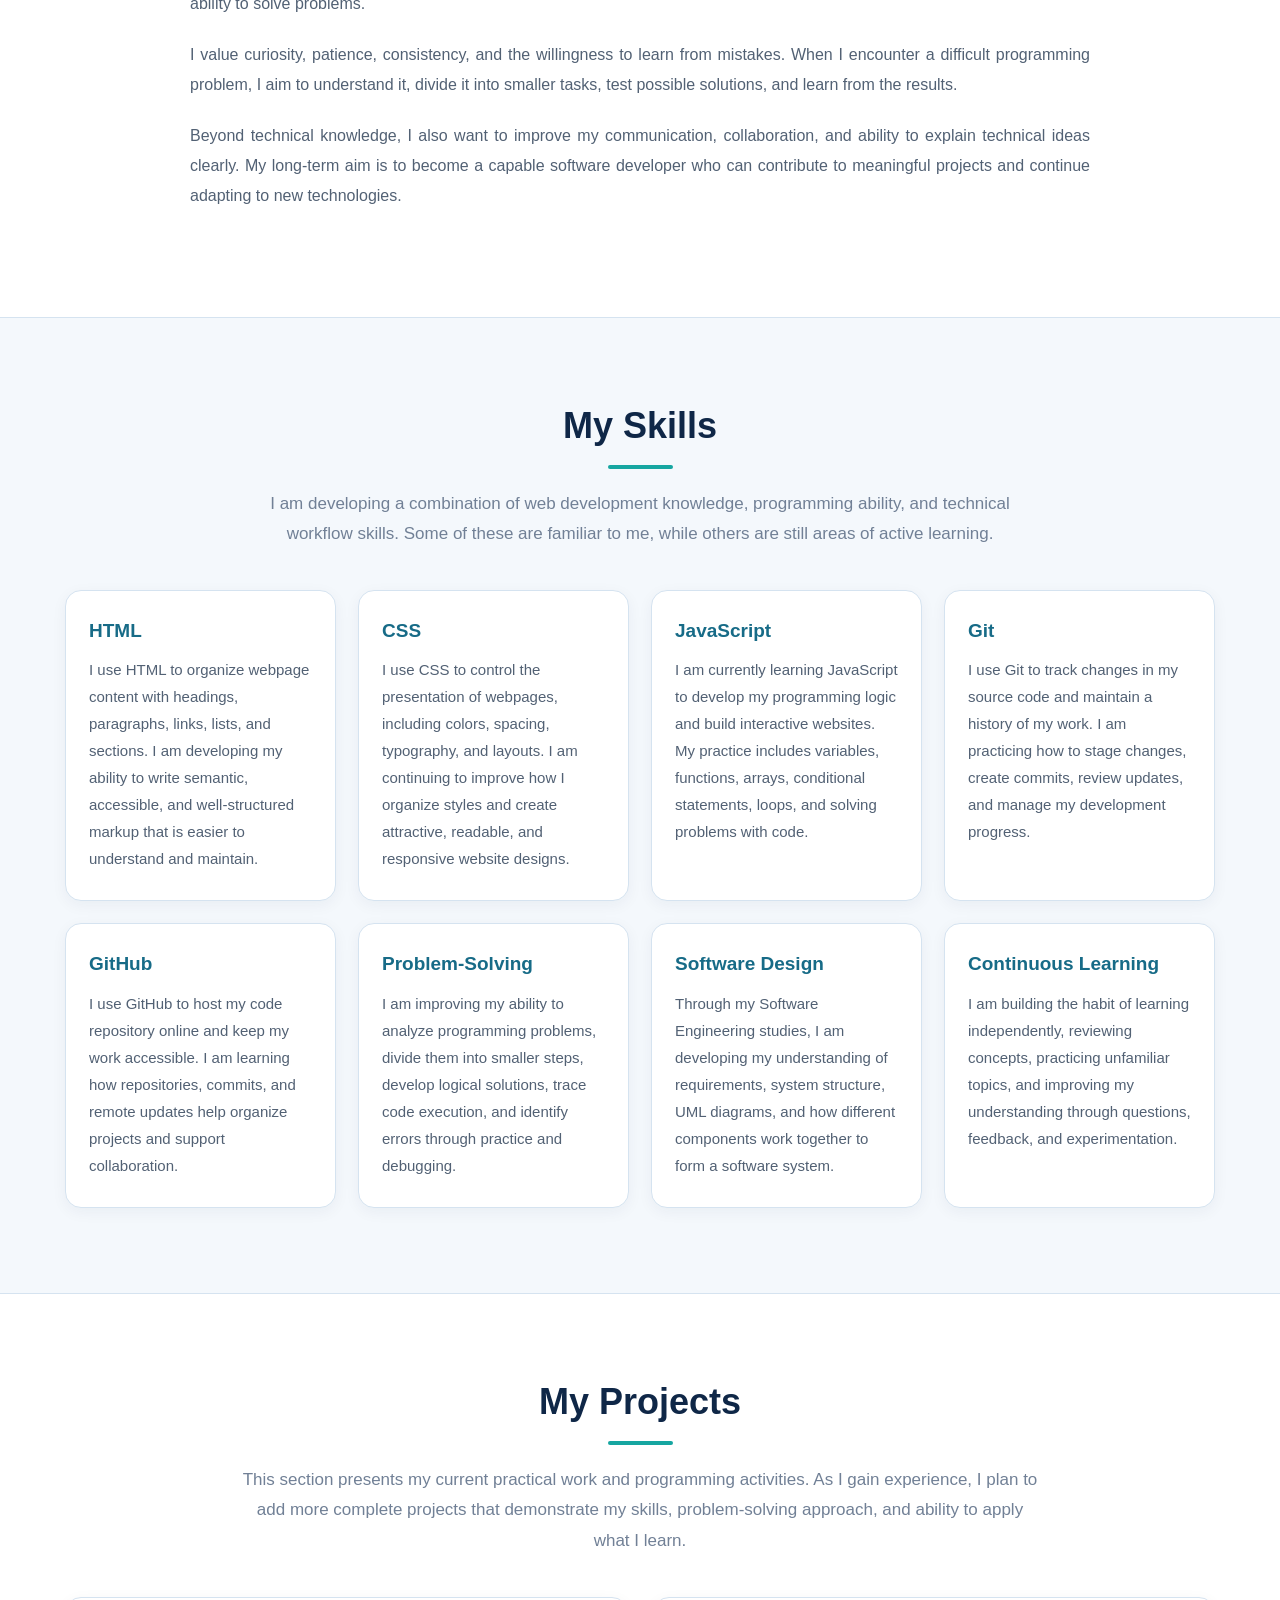
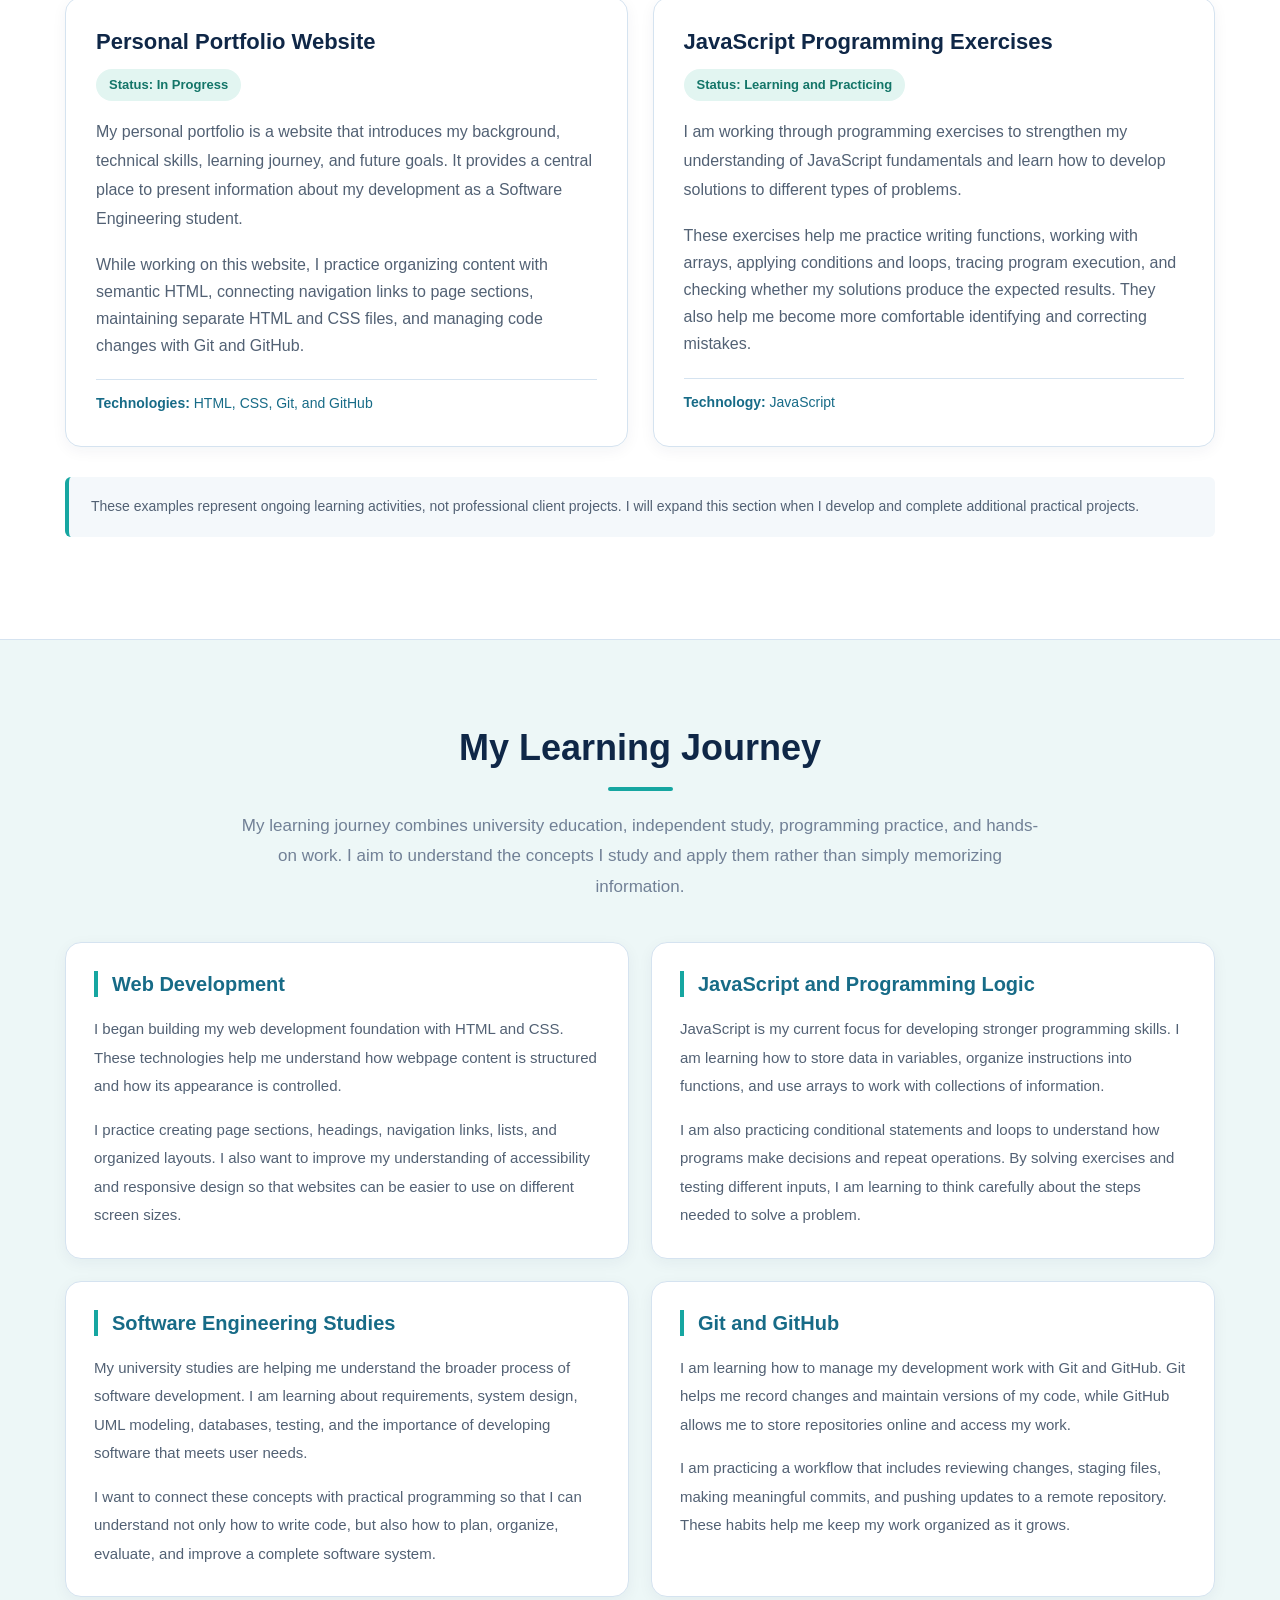
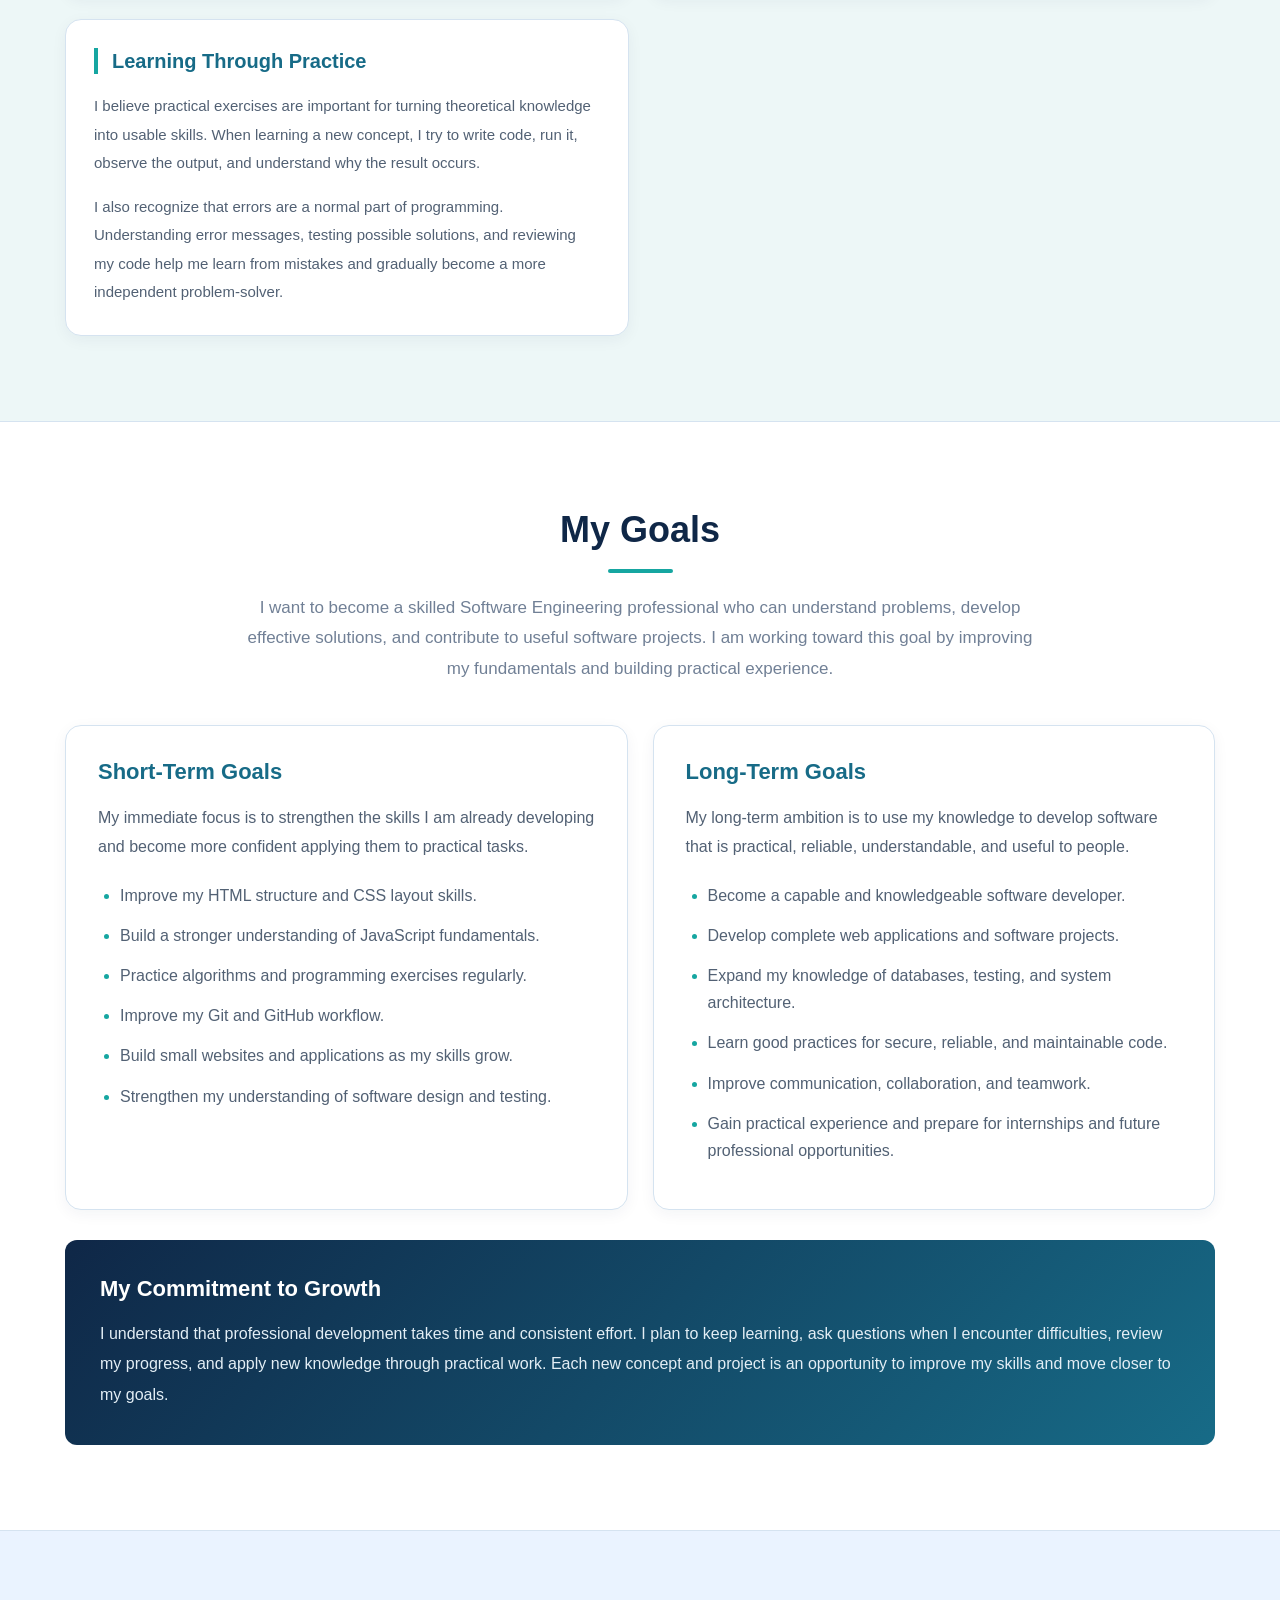
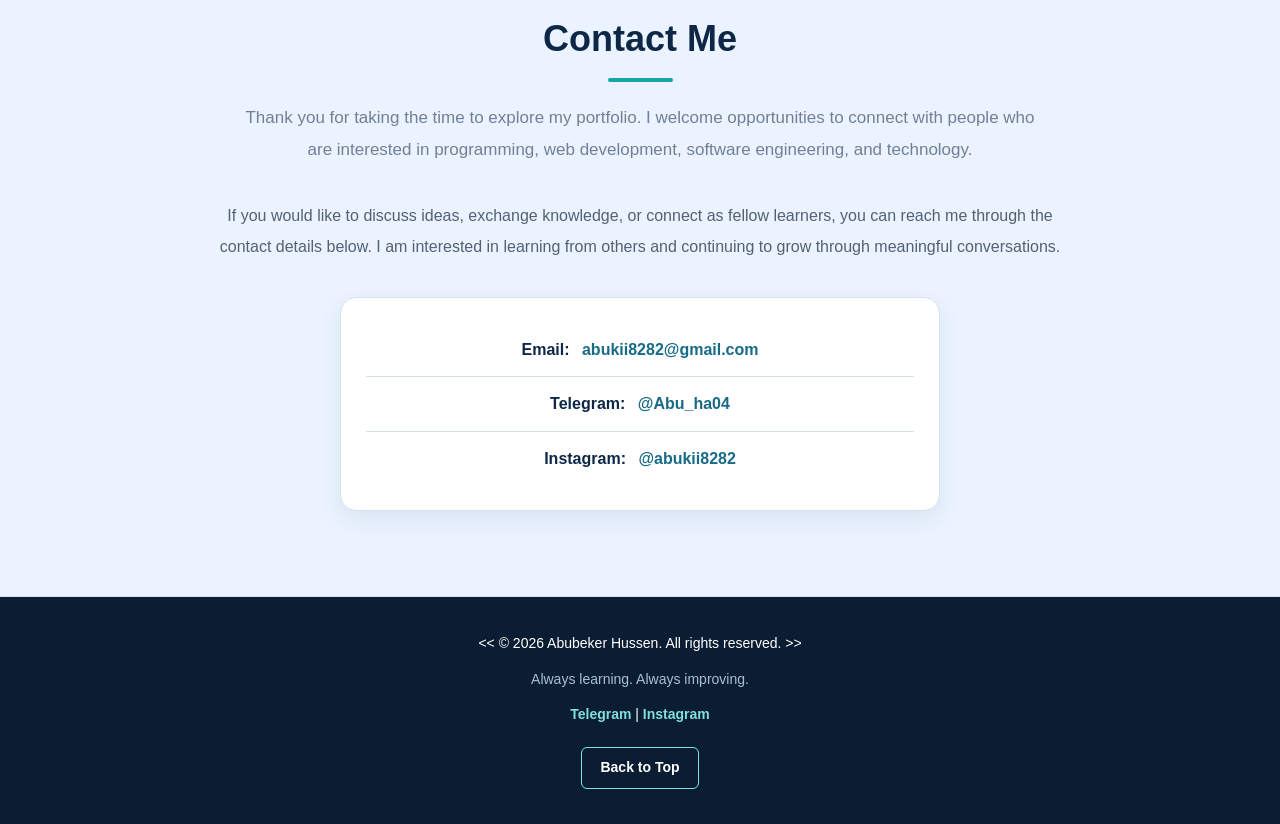
==== commit 2b3f5866: "Add Docker deployment and adding javascript" ====
--- a/index.html
+++ b/index.html
@@ -12,6 +12,7 @@
     <meta name="author" content="Abubeker Hussen" />
 
     <title>Abubeker Hussen | Software Engineering Portfolio</title>
+    <script src="myscript.js" defer></script>
 
     <link rel="stylesheet" href="style.css" />
   </head>
--- a/style.css
+++ b/style.css
@@ -1041,3 +1041,116 @@
     animation-iteration-count: 1 !important;
   }
 }
+
+/* ===== Modern Border Design ===== */
+
+:root {
+  --border-color: #d5e3f0;
+  --border-hover: #14b8a6;
+  --border-accent: #2563eb;
+}
+
+/* Cards */
+.skill-card,
+.project-card,
+.learning-item,
+.goal-card {
+  border: 1.5px solid var(--border-color);
+  border-radius: 16px;
+  transition: all 0.3s ease;
+  box-shadow: 0 4px 15px rgba(15, 39, 71, 0.05);
+}
+
+/* Card hover effect */
+.skill-card:hover,
+.project-card:hover,
+.learning-item:hover,
+.goal-card:hover {
+  border-color: var(--border-hover);
+  transform: translateY(-6px);
+  box-shadow: 0 10px 25px rgba(20, 184, 166, 0.12);
+}
+
+/* Section borders */
+.about-section,
+.skills-section,
+.projects-section,
+.learning-section,
+.goals-section,
+.contact-section {
+  border-bottom: 1px solid var(--border-color);
+}
+
+/* Buttons */
+.button {
+  border: 2px solid var(--border-accent);
+  border-radius: 10px;
+  transition: all 0.3s ease;
+}
+
+.button:hover {
+  border-color: var(--border-hover);
+  transform: translateY(-3px);
+}
+
+/* Contact details */
+.contact-details {
+  border: 1.5px solid var(--border-color);
+  border-radius: 16px;
+  padding: 25px;
+}
+
+/* Profile photo */
+.profile-photo {
+  border: 4px solid var(--border-hover);
+  border-radius: 20px;
+  box-shadow: 0 8px 25px rgba(20, 184, 166, 0.18);
+}
+/* Main website background */
+body {
+  background-color: #f4f8fc;
+}
+
+/* Home section */
+.hero-section {
+  background-color: #eaf3ff;
+}
+
+/* About section */
+.about-section {
+  background-color: #ffffff;
+}
+
+/* Skills section */
+.skills-section {
+  background-color: #f4f8fc;
+}
+
+/* Projects section */
+.projects-section {
+  background-color: #ffffff;
+}
+
+/* Learning section */
+.learning-section {
+  background-color: #edf7f7;
+}
+
+/* Goals section */
+.goals-section {
+  background-color: #ffffff;
+}
+
+/* Contact section */
+.contact-section {
+  background-color: #eaf3ff;
+}
+
+/* Cards */
+.skill-card,
+.project-card,
+.learning-item,
+.goal-card,
+.contact-details {
+  background-color: #ffffff;
+}
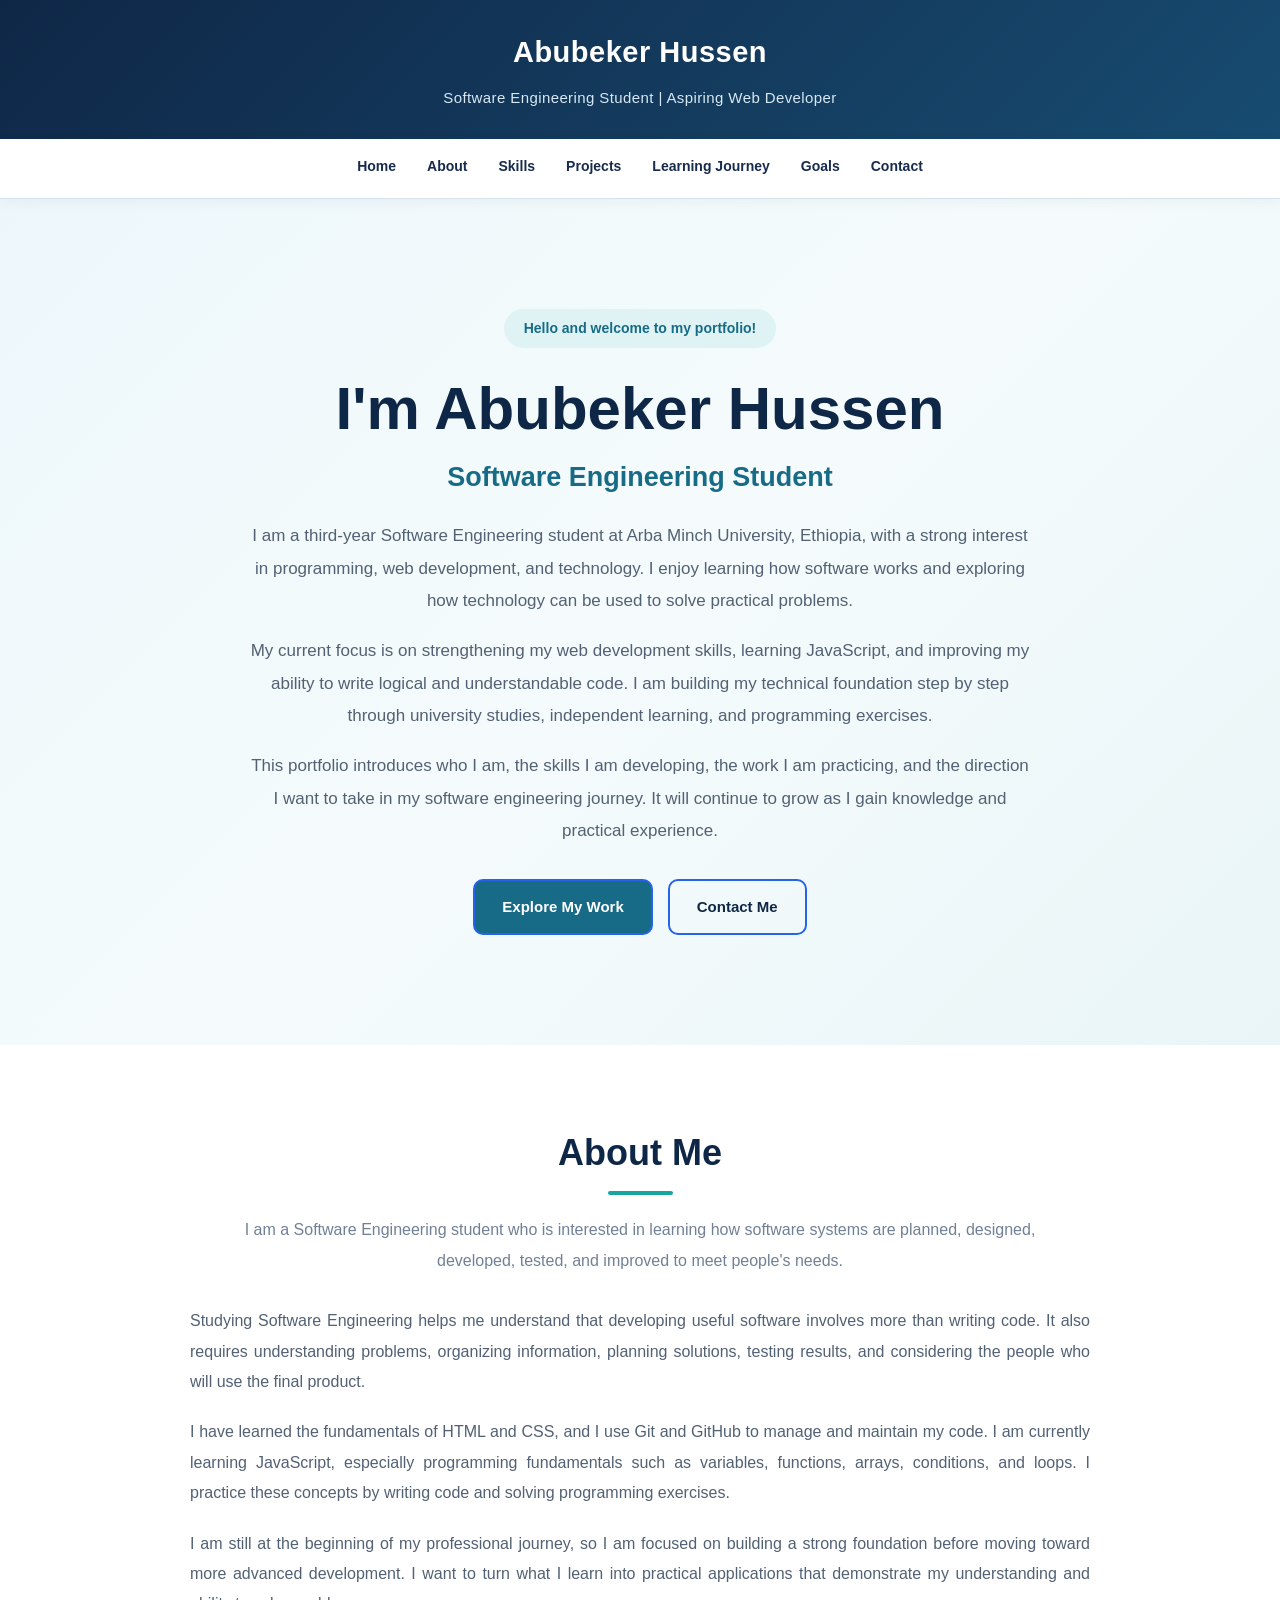
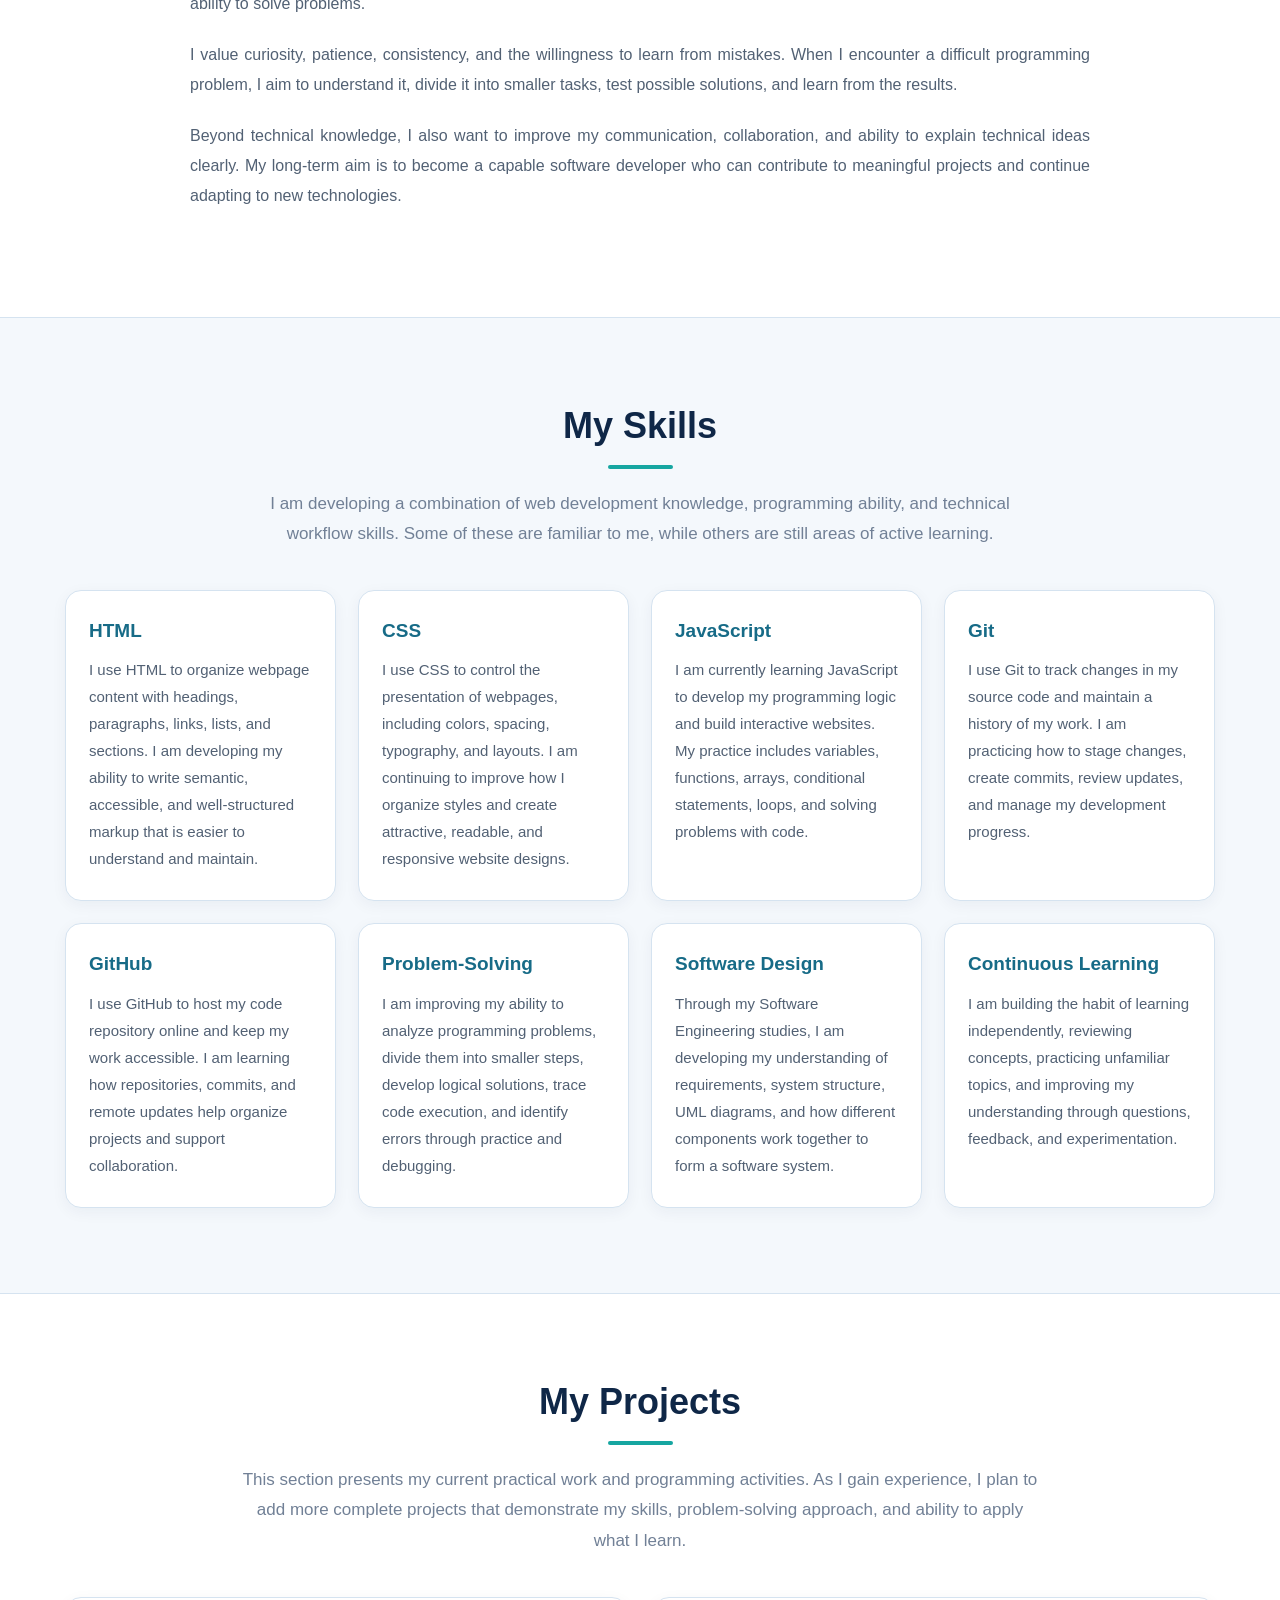
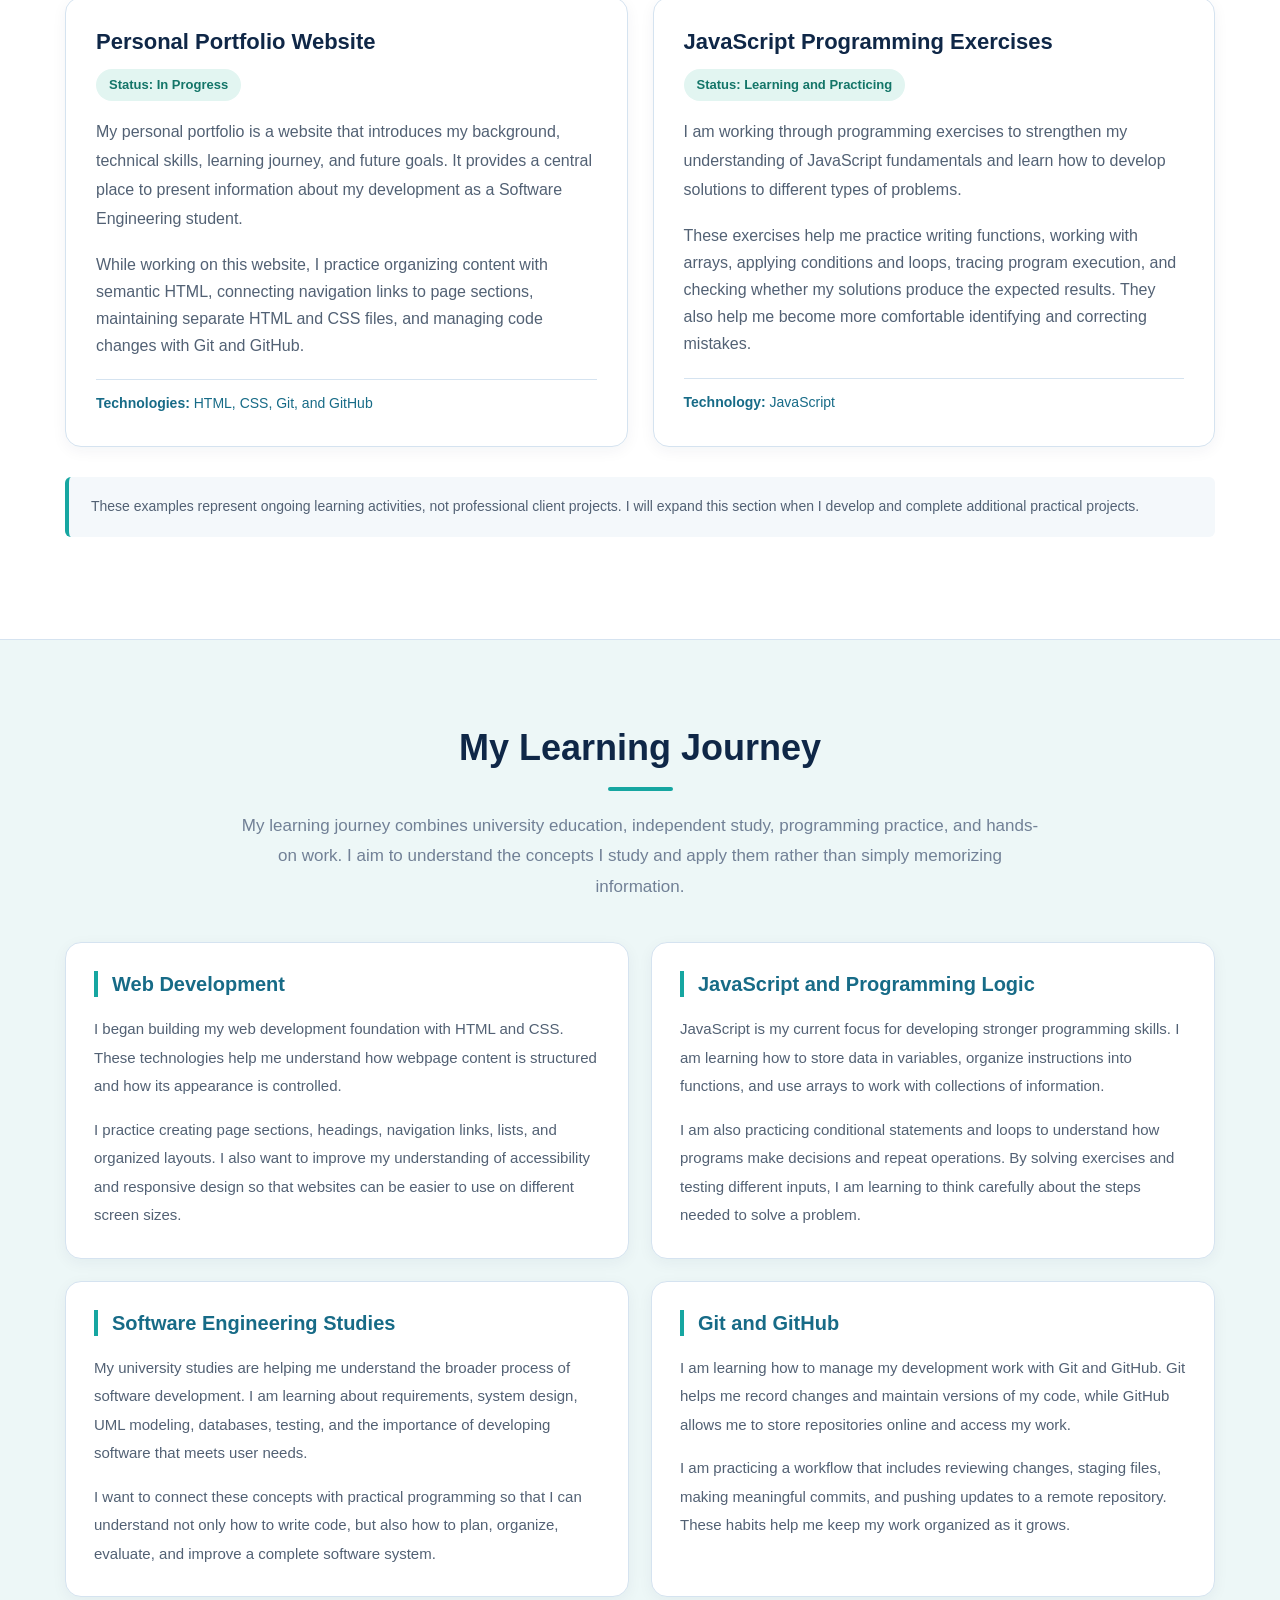
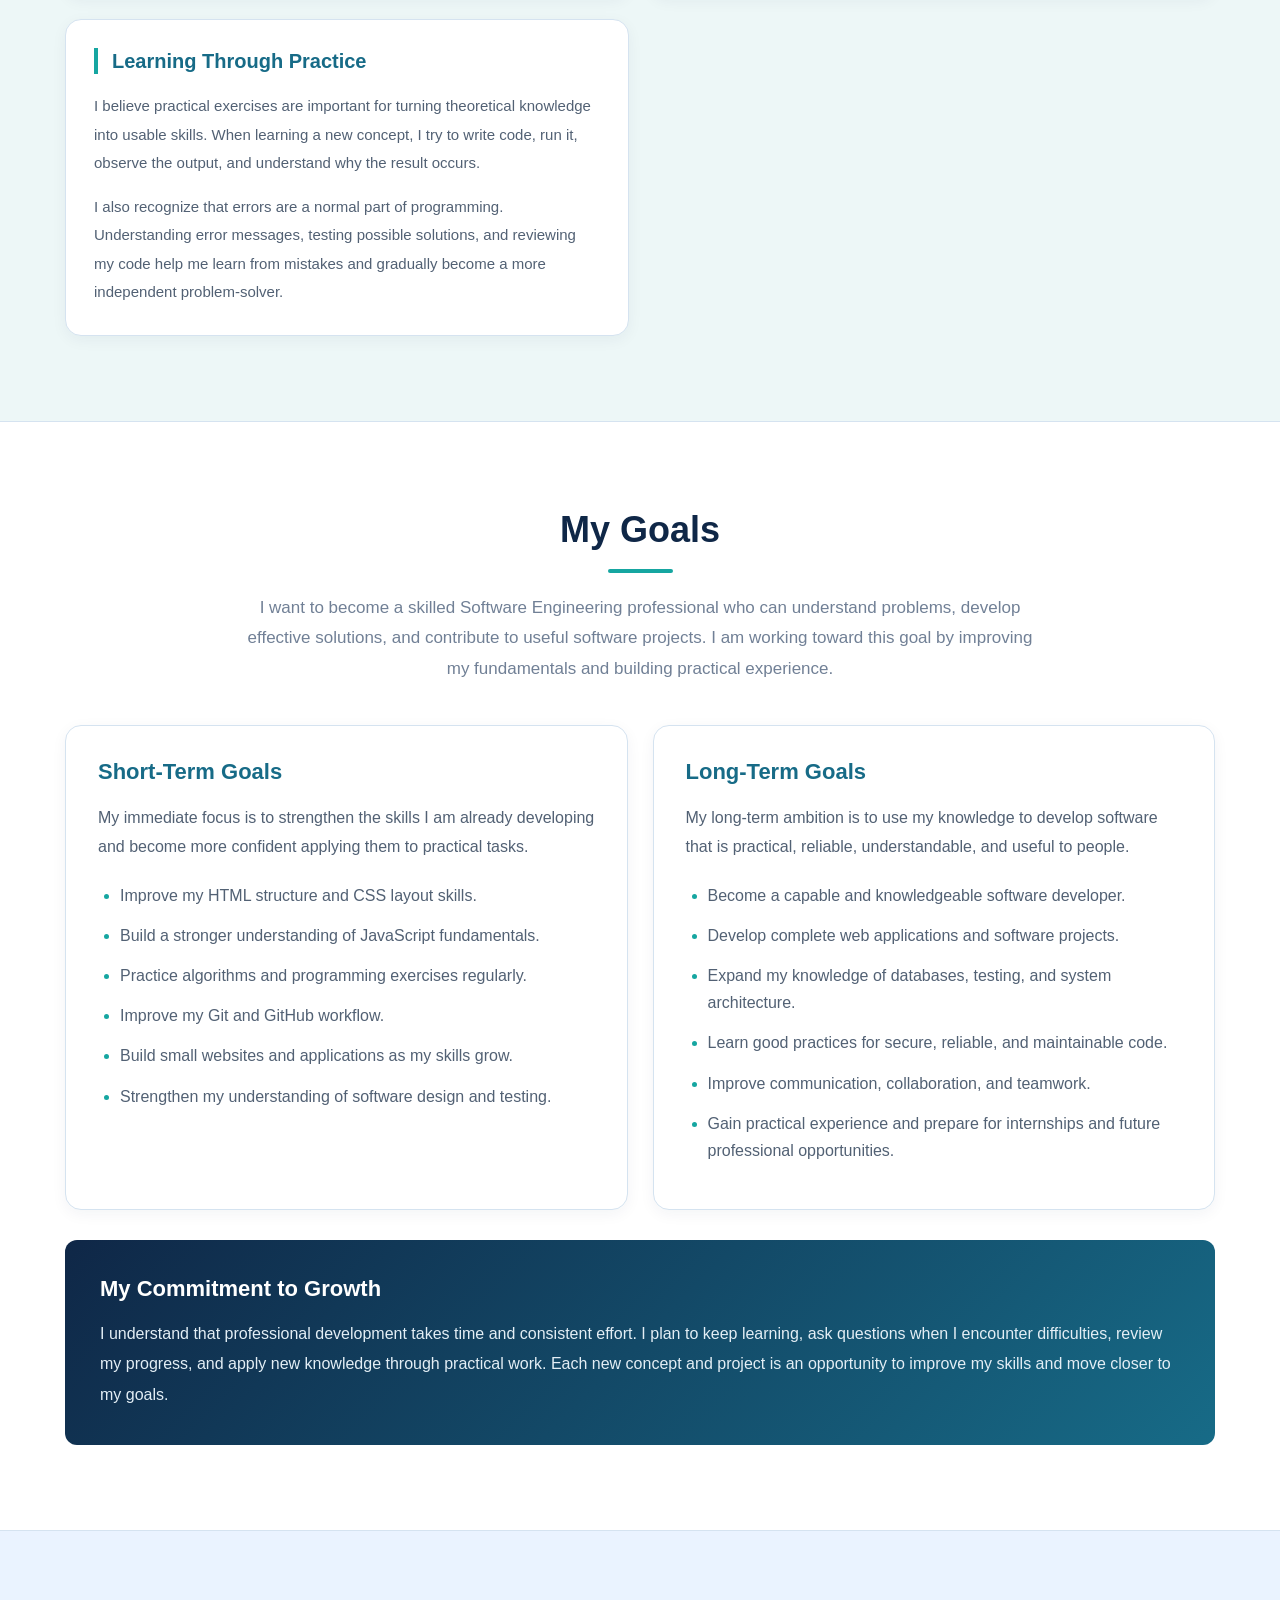
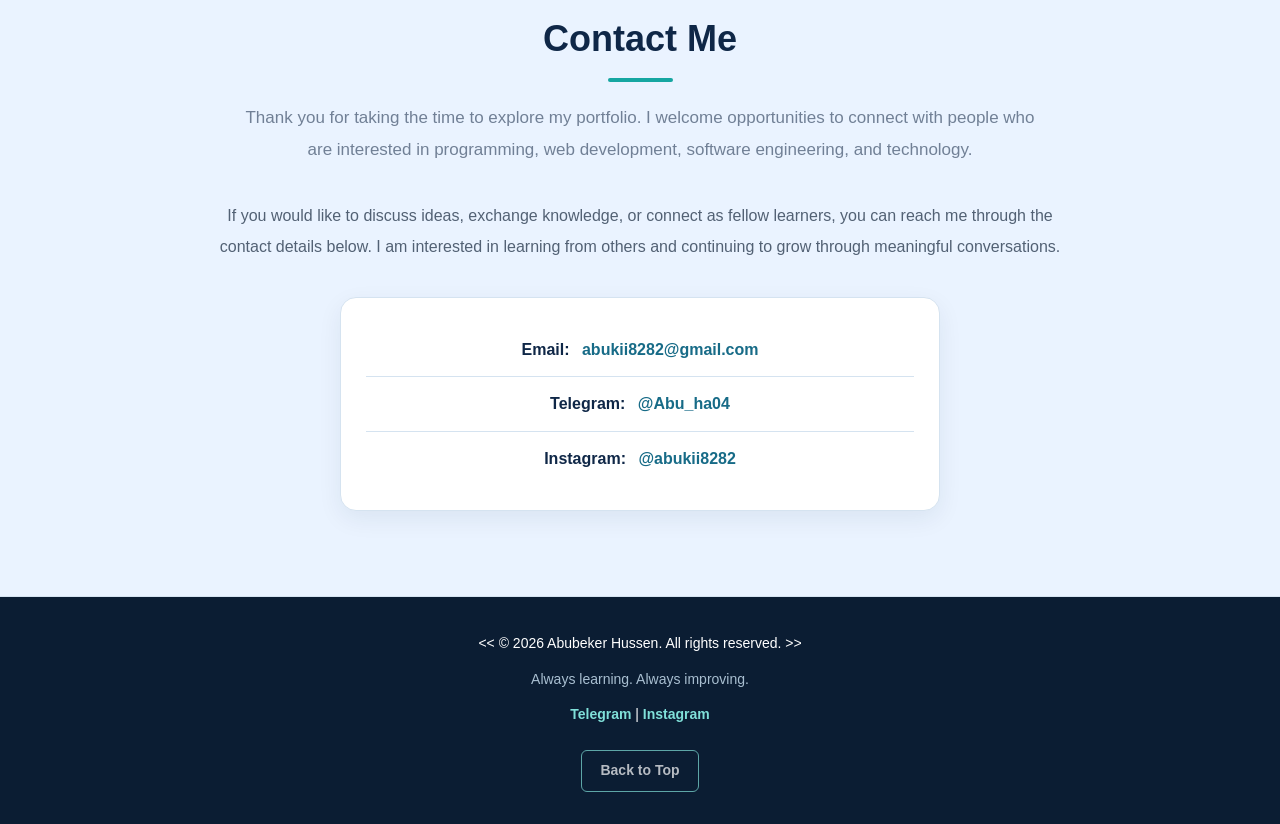
==== commit ecb7b7dc: "Add Dockerfile" ====
--- a/index.html
+++ b/index.html
@@ -12,7 +12,7 @@
     <meta name="author" content="Abubeker Hussen" />
 
     <title>Abubeker Hussen | Software Engineering Portfolio</title>
-    <script src="myscript.js" defer></script>
+    <script src="script.js" defer></script>
 
     <link rel="stylesheet" href="style.css" />
   </head>
--- a/style.css
+++ b/style.css
@@ -1154,3 +1154,83 @@
 .contact-details {
   background-color: #ffffff;
 }
+
+/* =====================================================
+   SMALL VISUAL AND INTERACTION REFINEMENTS
+   Add this block at the VERY END of your existing style.css
+===================================================== */
+
+/* Slim page-reading progress line */
+
+.scroll-progress {
+  position: fixed;
+  z-index: 1000;
+  top: 0;
+  left: 0;
+  width: 0;
+  height: 3px;
+  background: linear-gradient(90deg, var(--cyan), var(--blue));
+  box-shadow: 0 0 12px rgba(85, 217, 237, 0.35);
+  pointer-events: none;
+}
+
+/* Clear active-page indication in the navigation */
+
+.nav-links a[aria-current="location"] {
+  color: var(--cyan);
+}
+
+/* Smooth reveal effect */
+
+.reveal-on-scroll {
+  opacity: 0;
+  transform: translateY(18px);
+  transition:
+    opacity 0.55s ease,
+    transform 0.55s ease;
+  transition-delay: var(--reveal-delay, 0ms);
+}
+
+.reveal-on-scroll.is-revealed {
+  opacity: 1;
+  transform: translateY(0);
+}
+
+/* Gentle feedback for interactive cards and links */
+
+.email-card,
+.text-link,
+.back-to-top,
+.social-placeholder,
+.skill-card,
+.fact-card,
+.education-card,
+.project-card {
+  transition:
+    transform 0.22s ease,
+    border-color 0.22s ease,
+    color 0.22s ease,
+    box-shadow 0.22s ease;
+}
+
+.email-card:hover {
+  transform: translateY(-3px);
+}
+
+/* Respect accessibility preferences */
+
+@media (prefers-reduced-motion: reduce) {
+  *,
+  *::before,
+  *::after {
+    scroll-behavior: auto !important;
+    animation-duration: 0.01ms !important;
+    animation-iteration-count: 1 !important;
+    transition-duration: 0.01ms !important;
+  }
+
+  .reveal-on-scroll {
+    opacity: 1;
+    transform: none;
+  }
+}
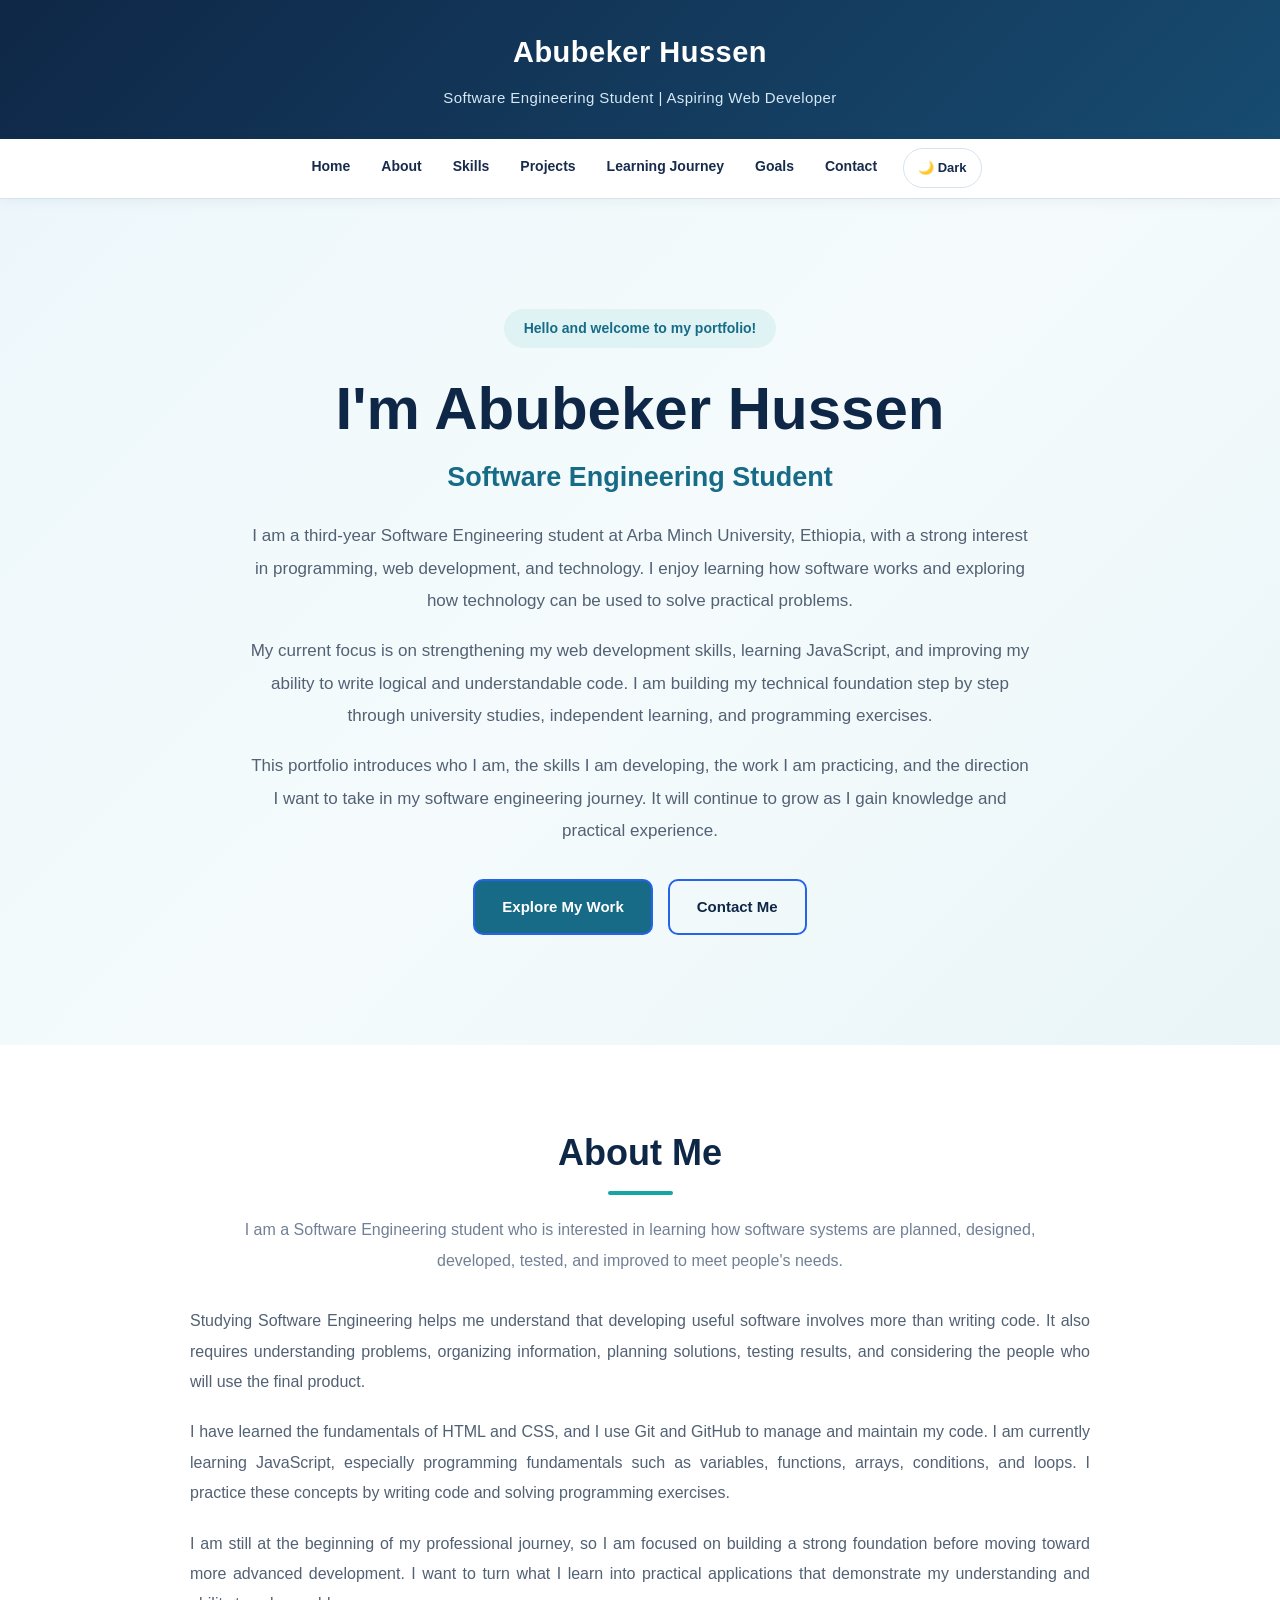
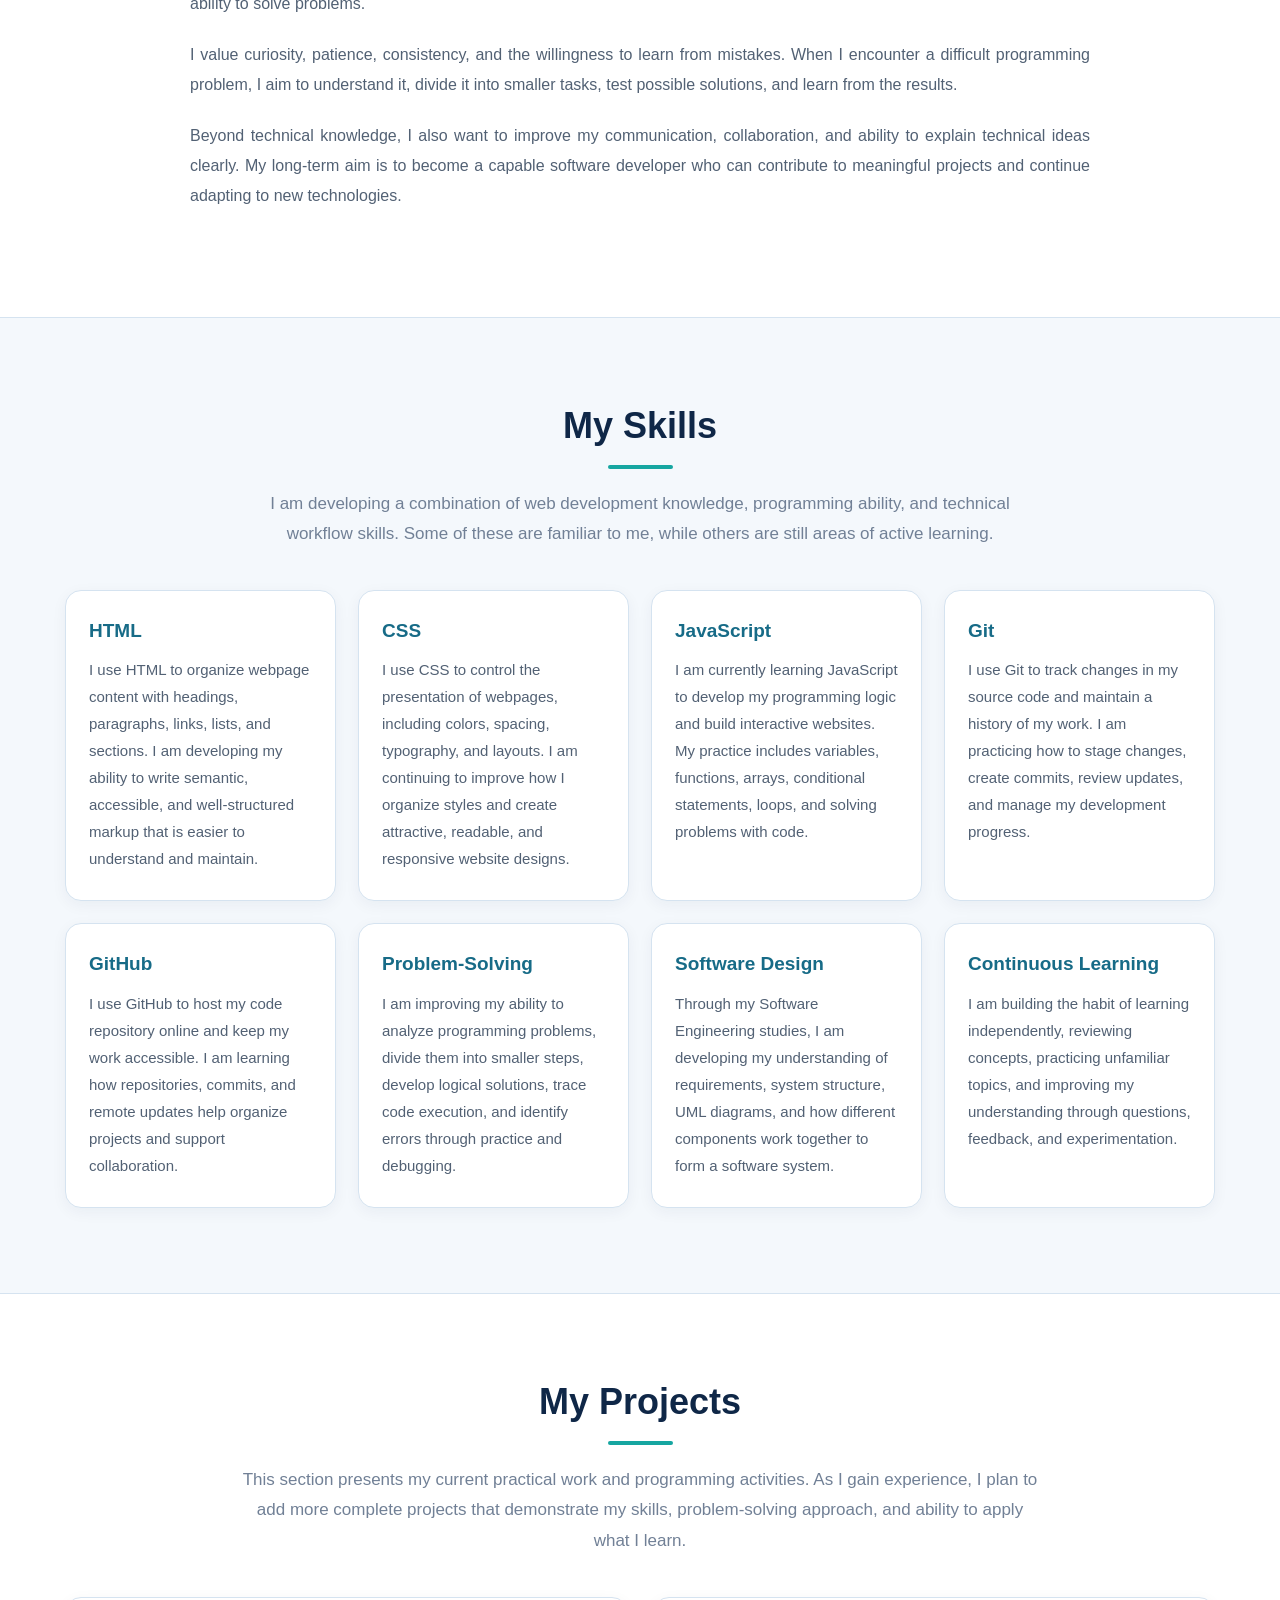
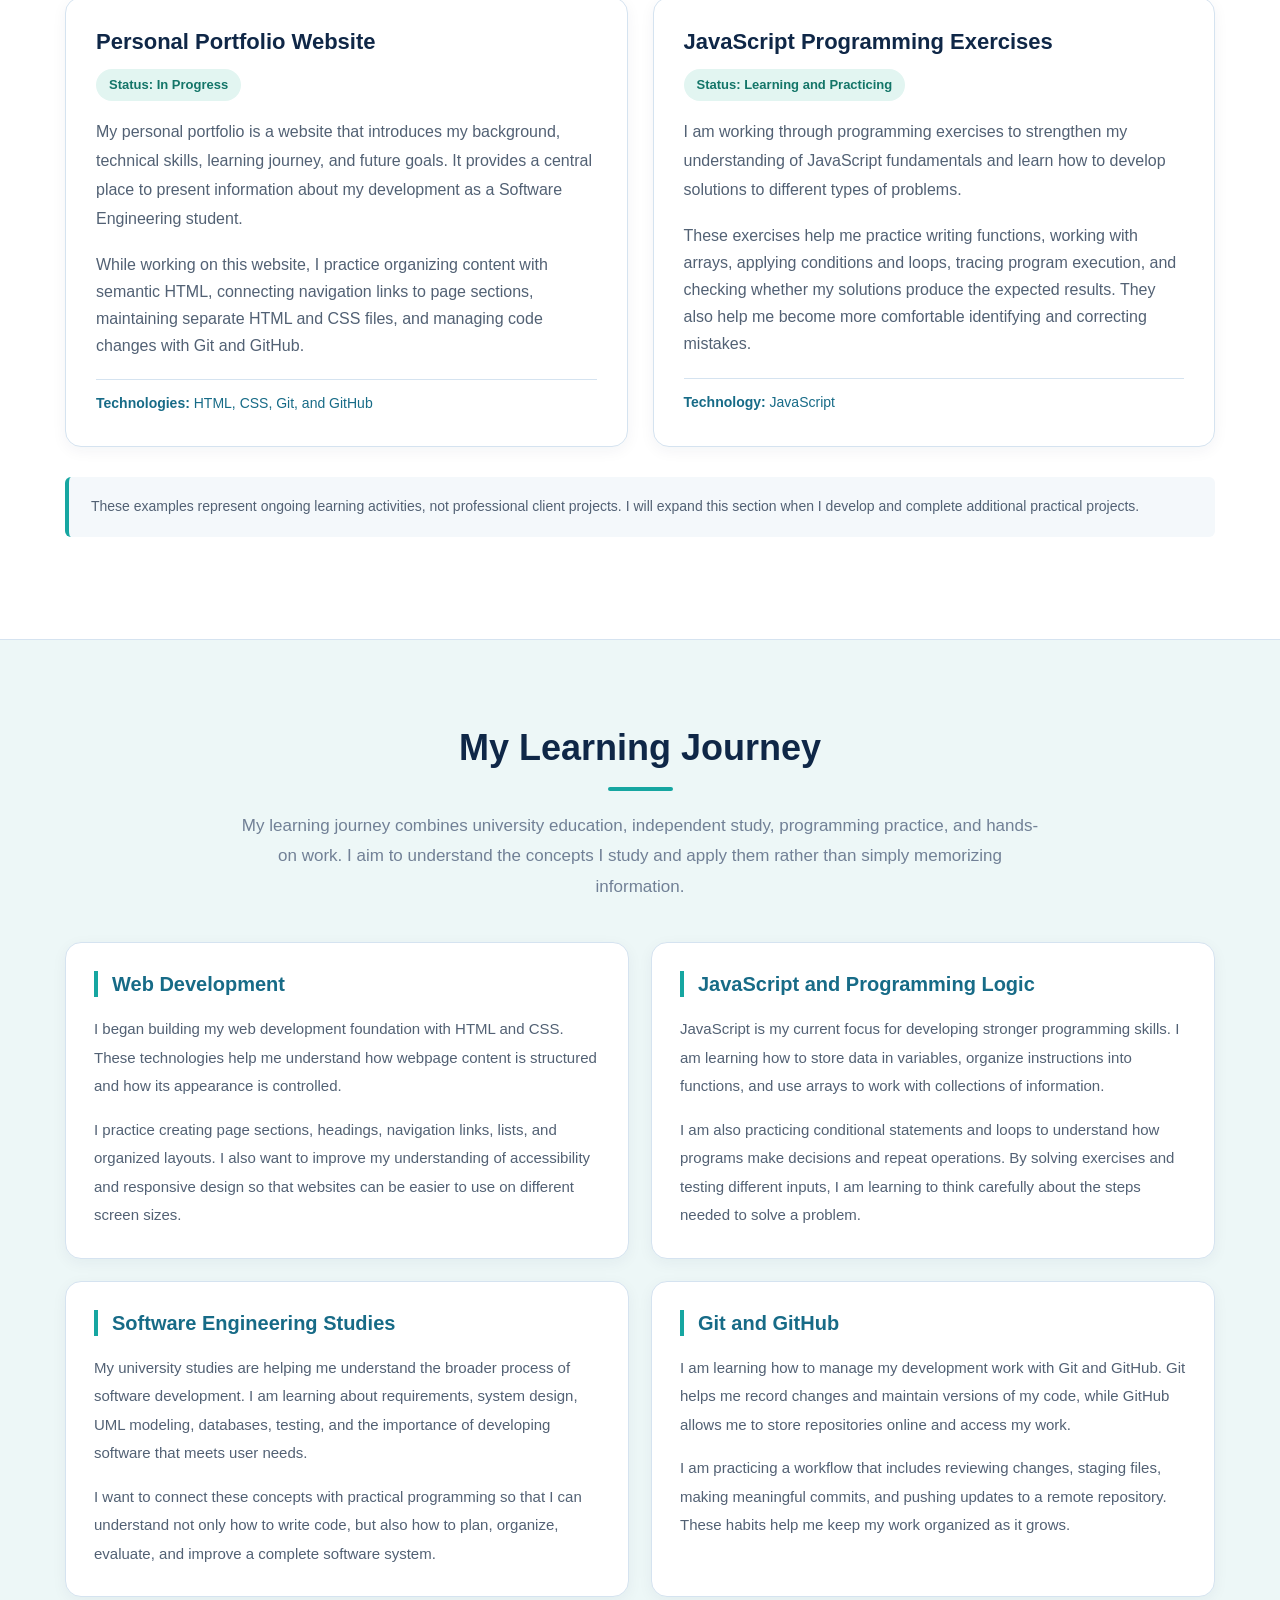
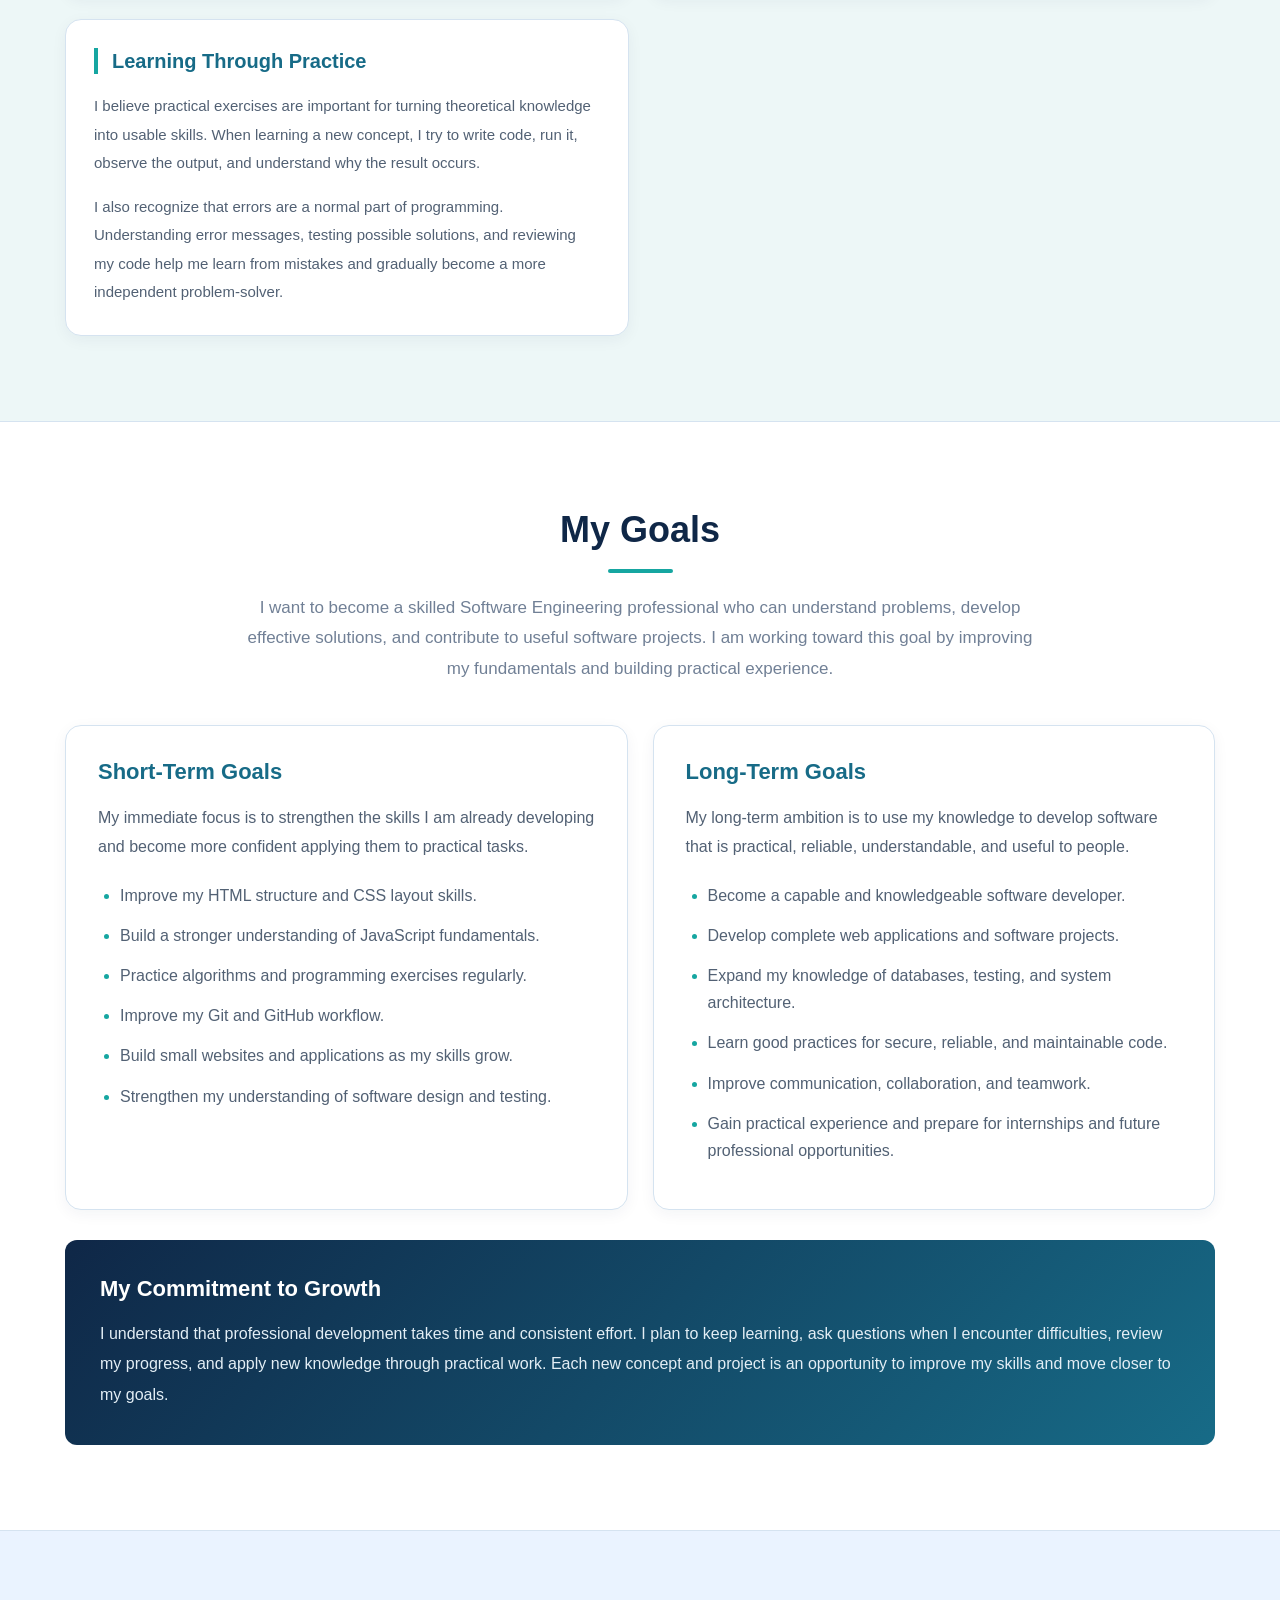
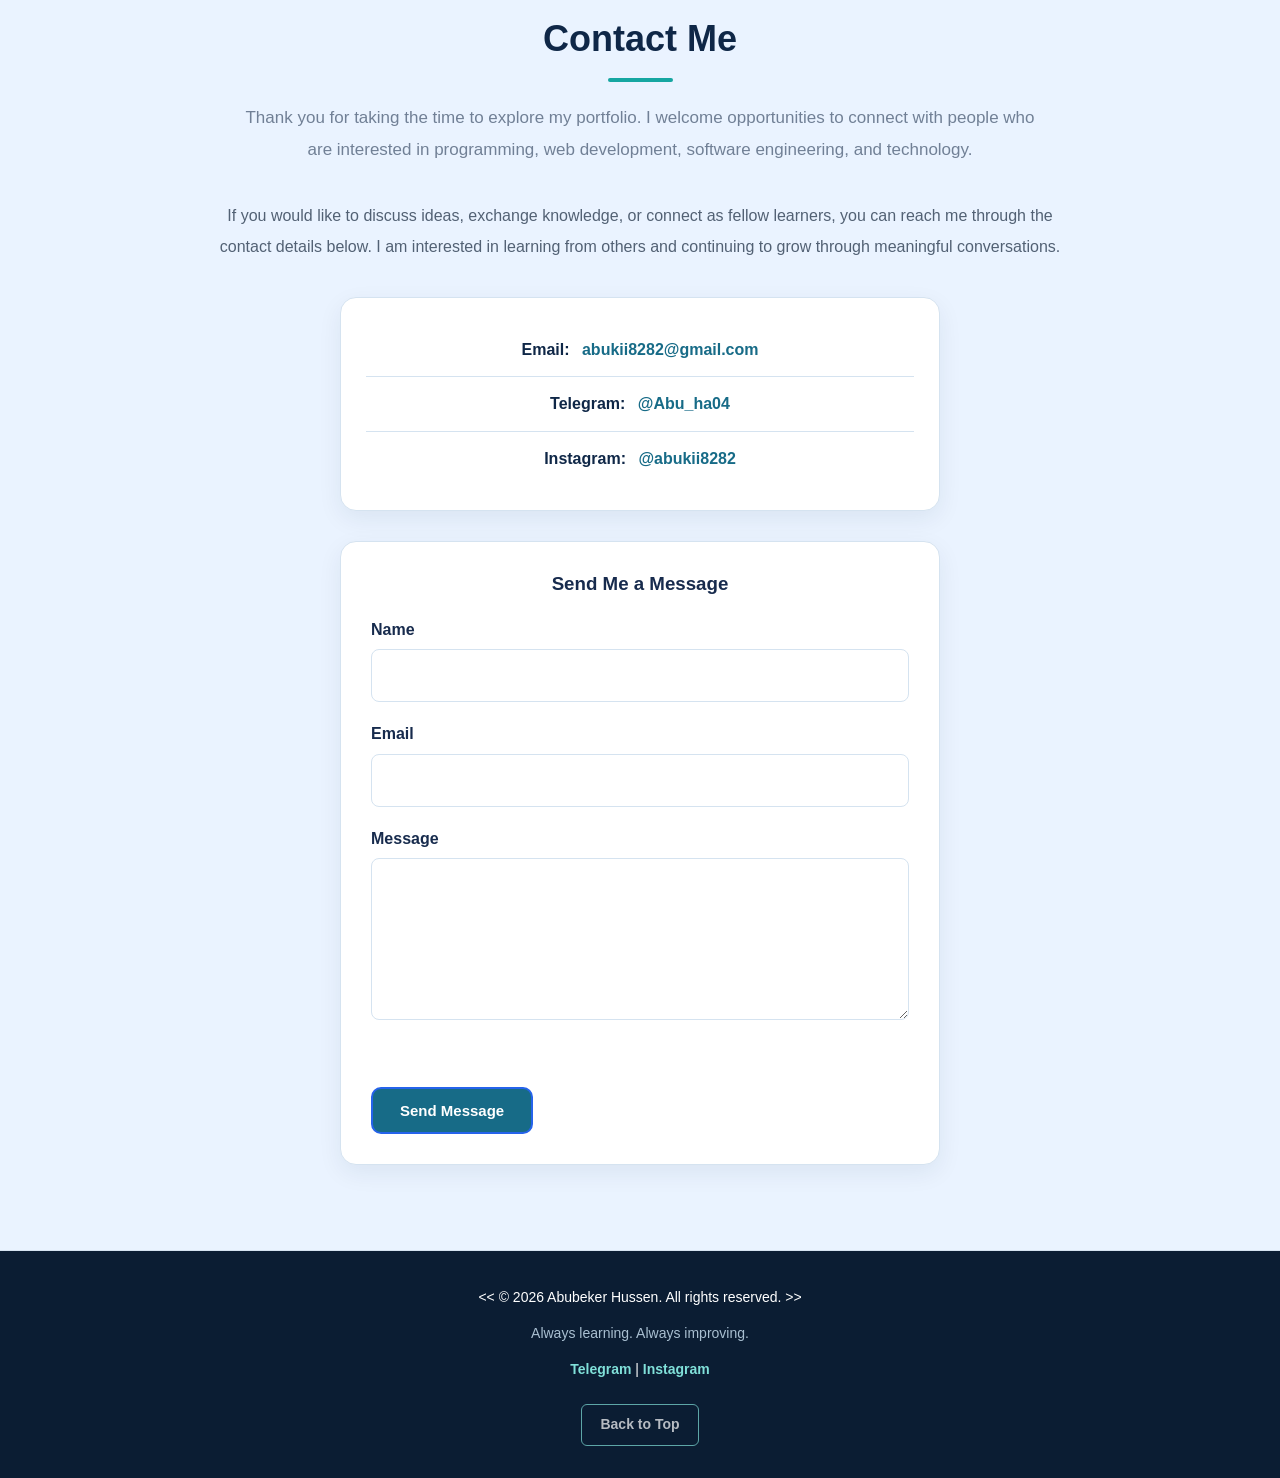
==== commit fcd4dbd5: "adding form and colour changer" ====
--- a/index.html
+++ b/index.html
@@ -561,6 +561,24 @@
               </a>
             </p>
           </address>
+          <form class="contact-form" id="contact-form" novalidate>
+            <h3 class="form-title">Send Me a Message</h3>
+
+            <label for="name">Name</label>
+            <input type="text" id="name" name="name" required />
+
+            <label for="email">Email</label>
+            <input type="email" id="email" name="email" required />
+
+            <label for="message">Message</label>
+            <textarea id="message" name="message" rows="5" required></textarea>
+
+            <p class="form-status" id="form-status" role="status"></p>
+
+            <button type="submit" class="button primary-button">
+              Send Message
+            </button>
+          </form>
         </div>
       </section>
     </main>
--- a/style.css
+++ b/style.css
@@ -1234,3 +1234,137 @@
     transform: none;
   }
 }
+/* ===== Contact form ===== */
+.contact-form {
+  max-width: 600px;
+  margin: 30px auto 0;
+  padding: 30px;
+  text-align: left;
+  background: #ffffff;
+  border: 1.5px solid var(--border-color);
+  border-radius: 16px;
+  box-shadow: var(--shadow);
+}
+
+.form-title {
+  text-align: center;
+  margin-bottom: 20px;
+}
+
+.contact-form label {
+  display: block;
+  margin-bottom: 6px;
+  font-weight: 600;
+  color: var(--heading-color);
+}
+
+.contact-form input,
+.contact-form textarea {
+  width: 100%;
+  margin-bottom: 18px;
+  padding: 12px 14px;
+  font: inherit;
+  color: var(--text-color);
+  background: #ffffff;
+  border: 1.5px solid var(--border-color);
+  border-radius: 8px;
+}
+
+.contact-form input:focus,
+.contact-form textarea:focus {
+  outline: none;
+  border-color: var(--accent-color);
+}
+
+.form-status {
+  min-height: 24px;
+  font-weight: 600;
+}
+.form-status.error {
+  color: #dc2626;
+}
+.form-status.success {
+  color: #16a34a;
+}
+
+/* ===== Theme toggle button ===== */
+.theme-toggle {
+  padding: 8px 14px;
+  margin-left: 8px;
+  font: inherit;
+  font-size: 13px;
+  font-weight: 600;
+  cursor: pointer;
+  color: var(--heading-color);
+  background: transparent;
+  border: 1.5px solid var(--border-color);
+  border-radius: 20px;
+}
+
+.theme-toggle:hover {
+  border-color: var(--accent-color);
+}
+
+/* ===== Dark mode ===== */
+html[data-theme="dark"] {
+  --primary-color: #e6f1ff;
+  --secondary-color: #4fd1c5;
+  --accent-color: #2dd4bf;
+  --heading-color: #e6edf5;
+  --text-color: #b6c2d1;
+  --light-text: #94a3b8;
+  --border-color: #25364f;
+  --shadow: 0 8px 25px rgba(0, 0, 0, 0.35);
+}
+
+html[data-theme="dark"] body,
+html[data-theme="dark"] .skills-section {
+  background-color: #0b1220;
+}
+
+html[data-theme="dark"] .hero-section,
+html[data-theme="dark"] .contact-section {
+  background-color: #0f1a2e;
+}
+
+html[data-theme="dark"] .about-section,
+html[data-theme="dark"] .projects-section,
+html[data-theme="dark"] .goals-section {
+  background-color: #0d1626;
+}
+
+html[data-theme="dark"] .learning-section {
+  background-color: #101c30;
+}
+
+html[data-theme="dark"] .main-navigation {
+  background-color: #0b1220;
+}
+
+html[data-theme="dark"] .skill-card,
+html[data-theme="dark"] .project-card,
+html[data-theme="dark"] .learning-item,
+html[data-theme="dark"] .goal-card,
+html[data-theme="dark"] .contact-details,
+html[data-theme="dark"] .contact-form,
+html[data-theme="dark"] .contact-form input,
+html[data-theme="dark"] .contact-form textarea {
+  background-color: #152238;
+}
+
+html[data-theme="dark"] .hero-introduction {
+  background-color: #16324a;
+}
+html[data-theme="dark"] .project-status {
+  background-color: #12332f;
+  color: #5eead4;
+}
+html[data-theme="dark"] .projects-note {
+  background-color: #101c30;
+}
+html[data-theme="dark"] .primary-button:hover {
+  color: #0b1220;
+}
+html[data-theme="dark"] .secondary-button:hover {
+  color: #0b1220;
+}
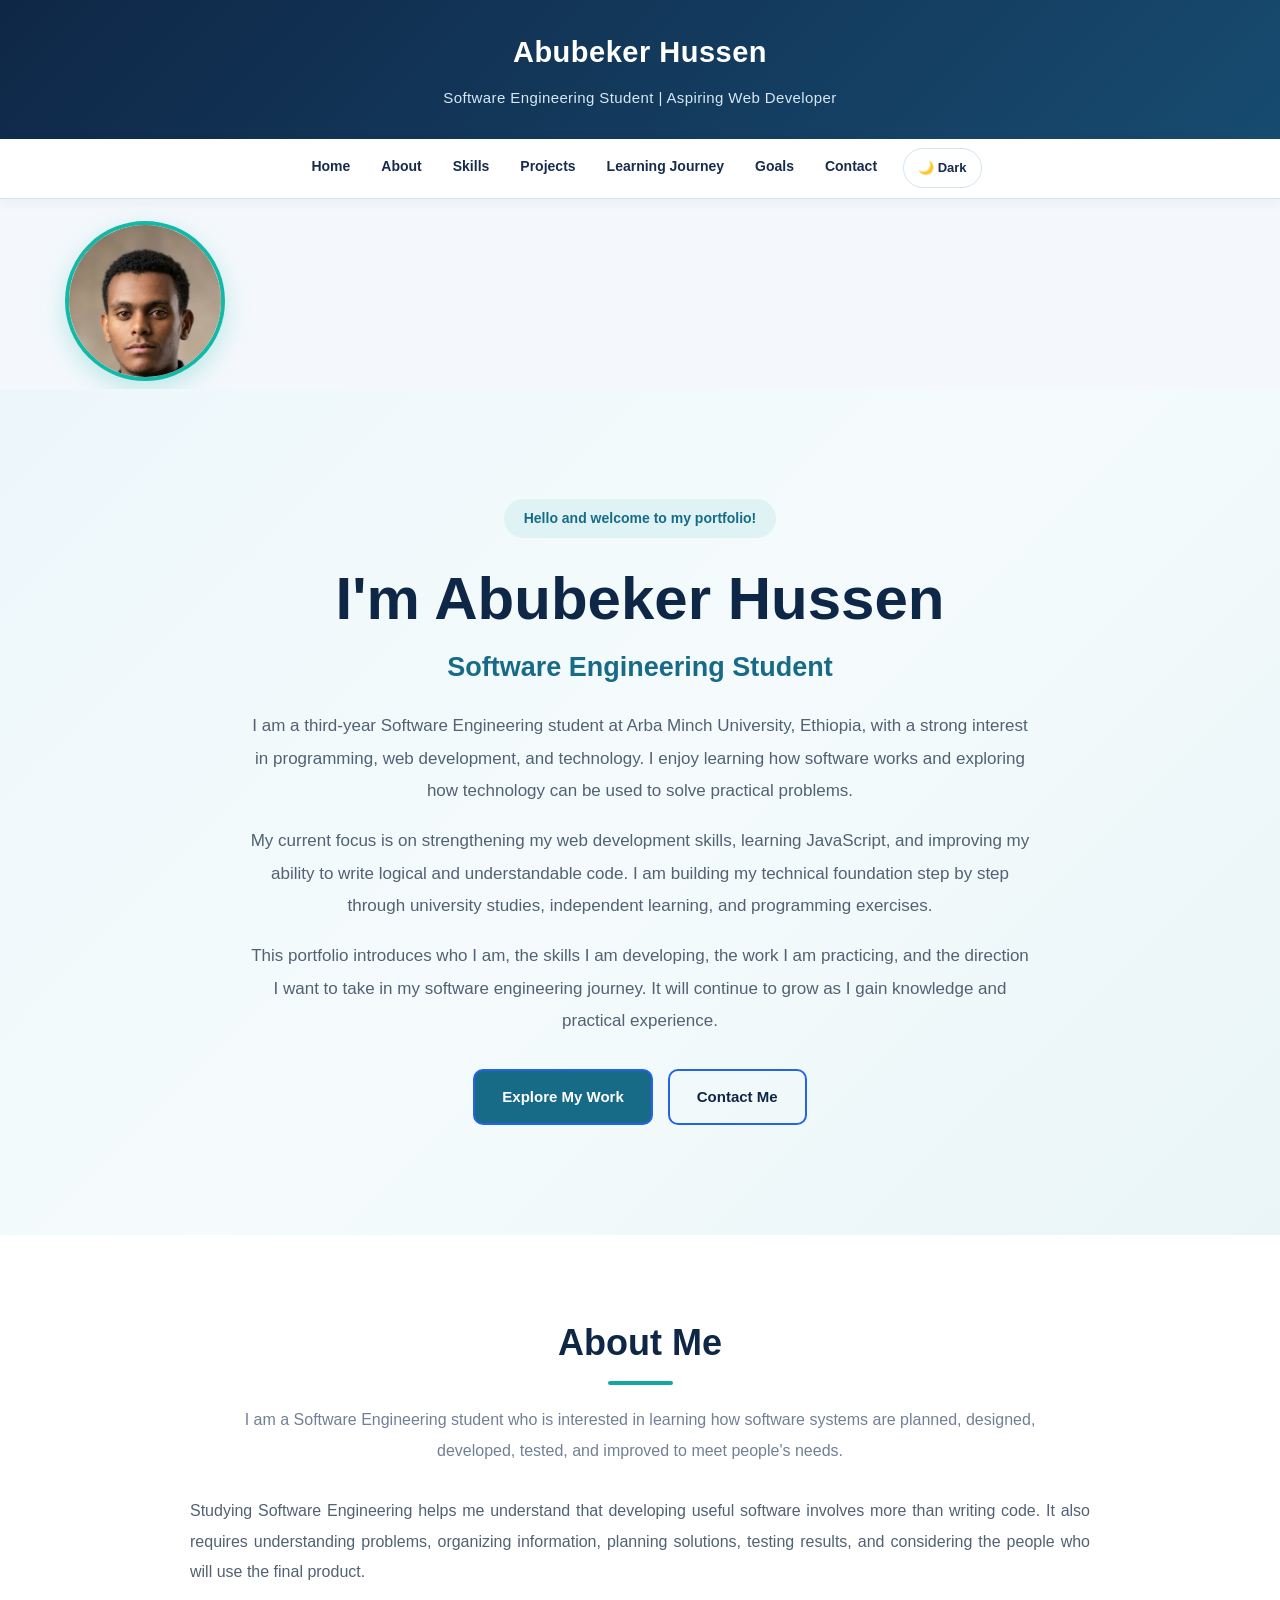
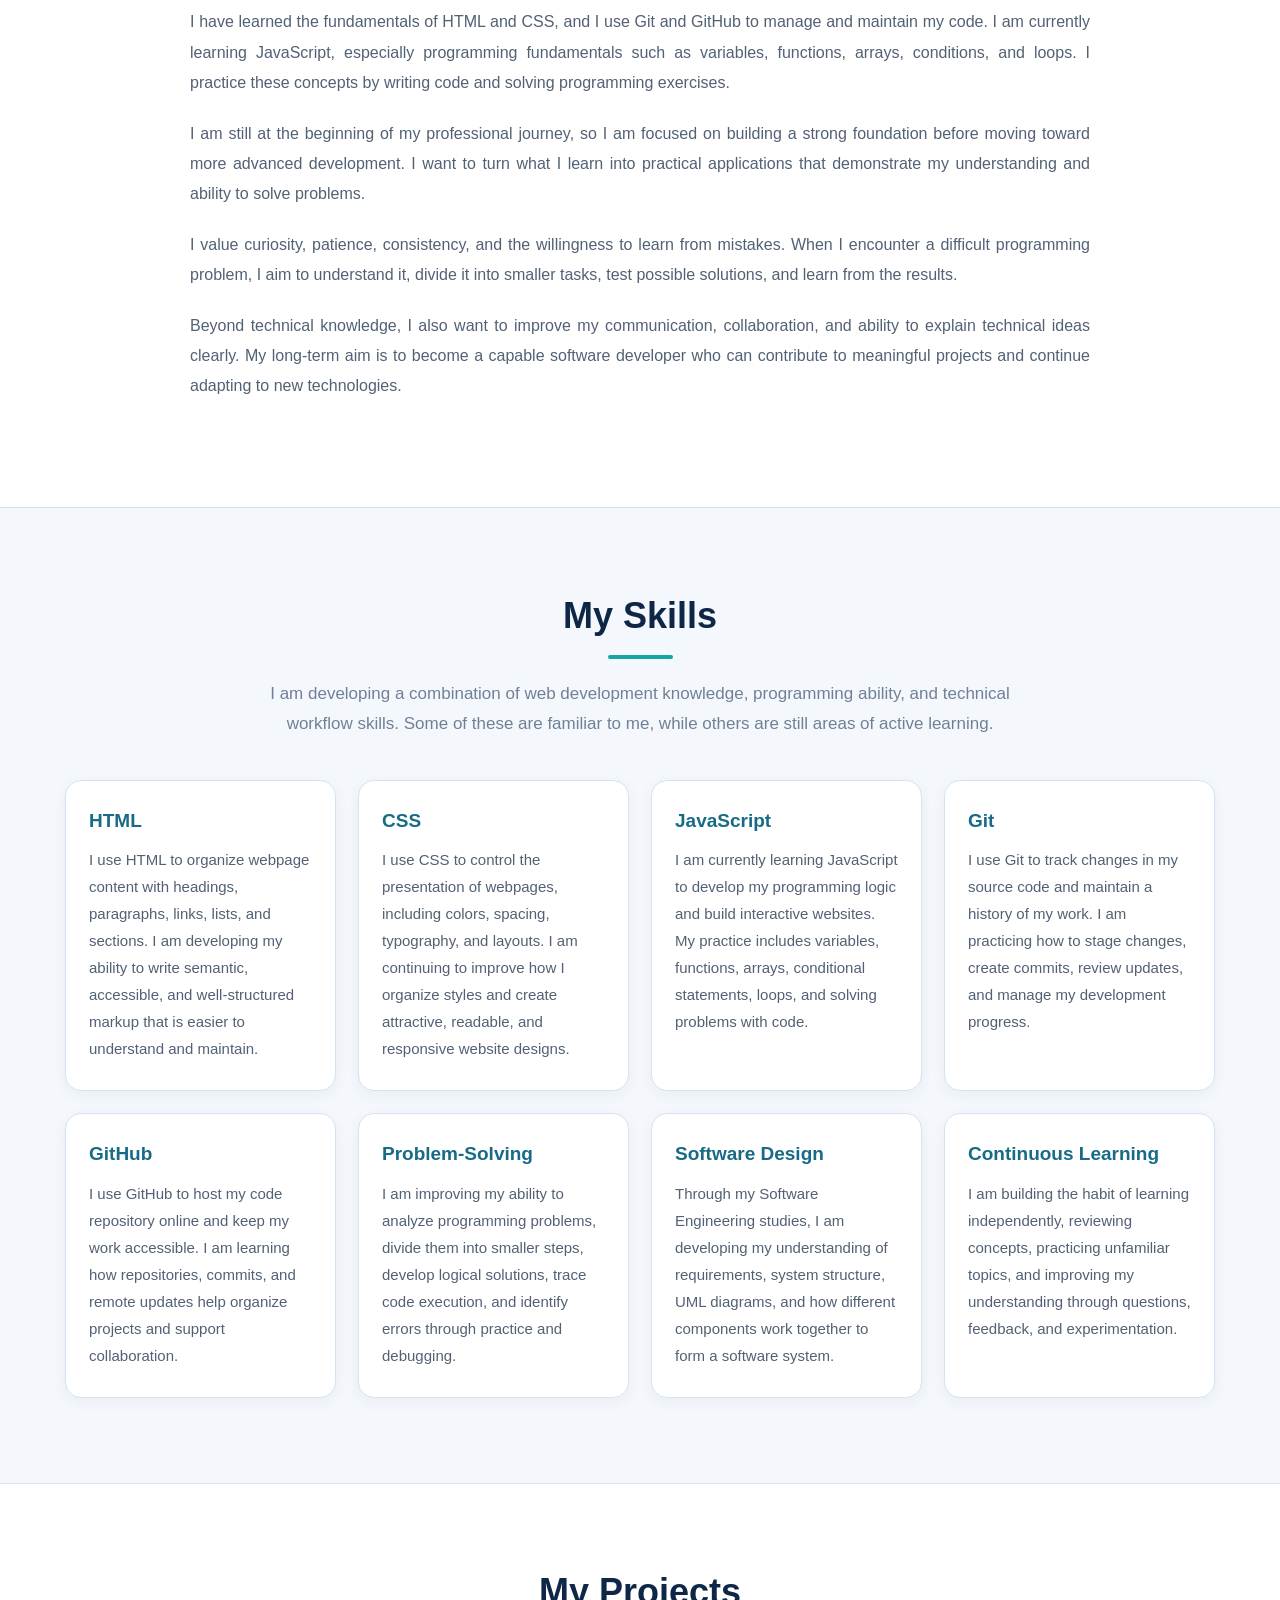
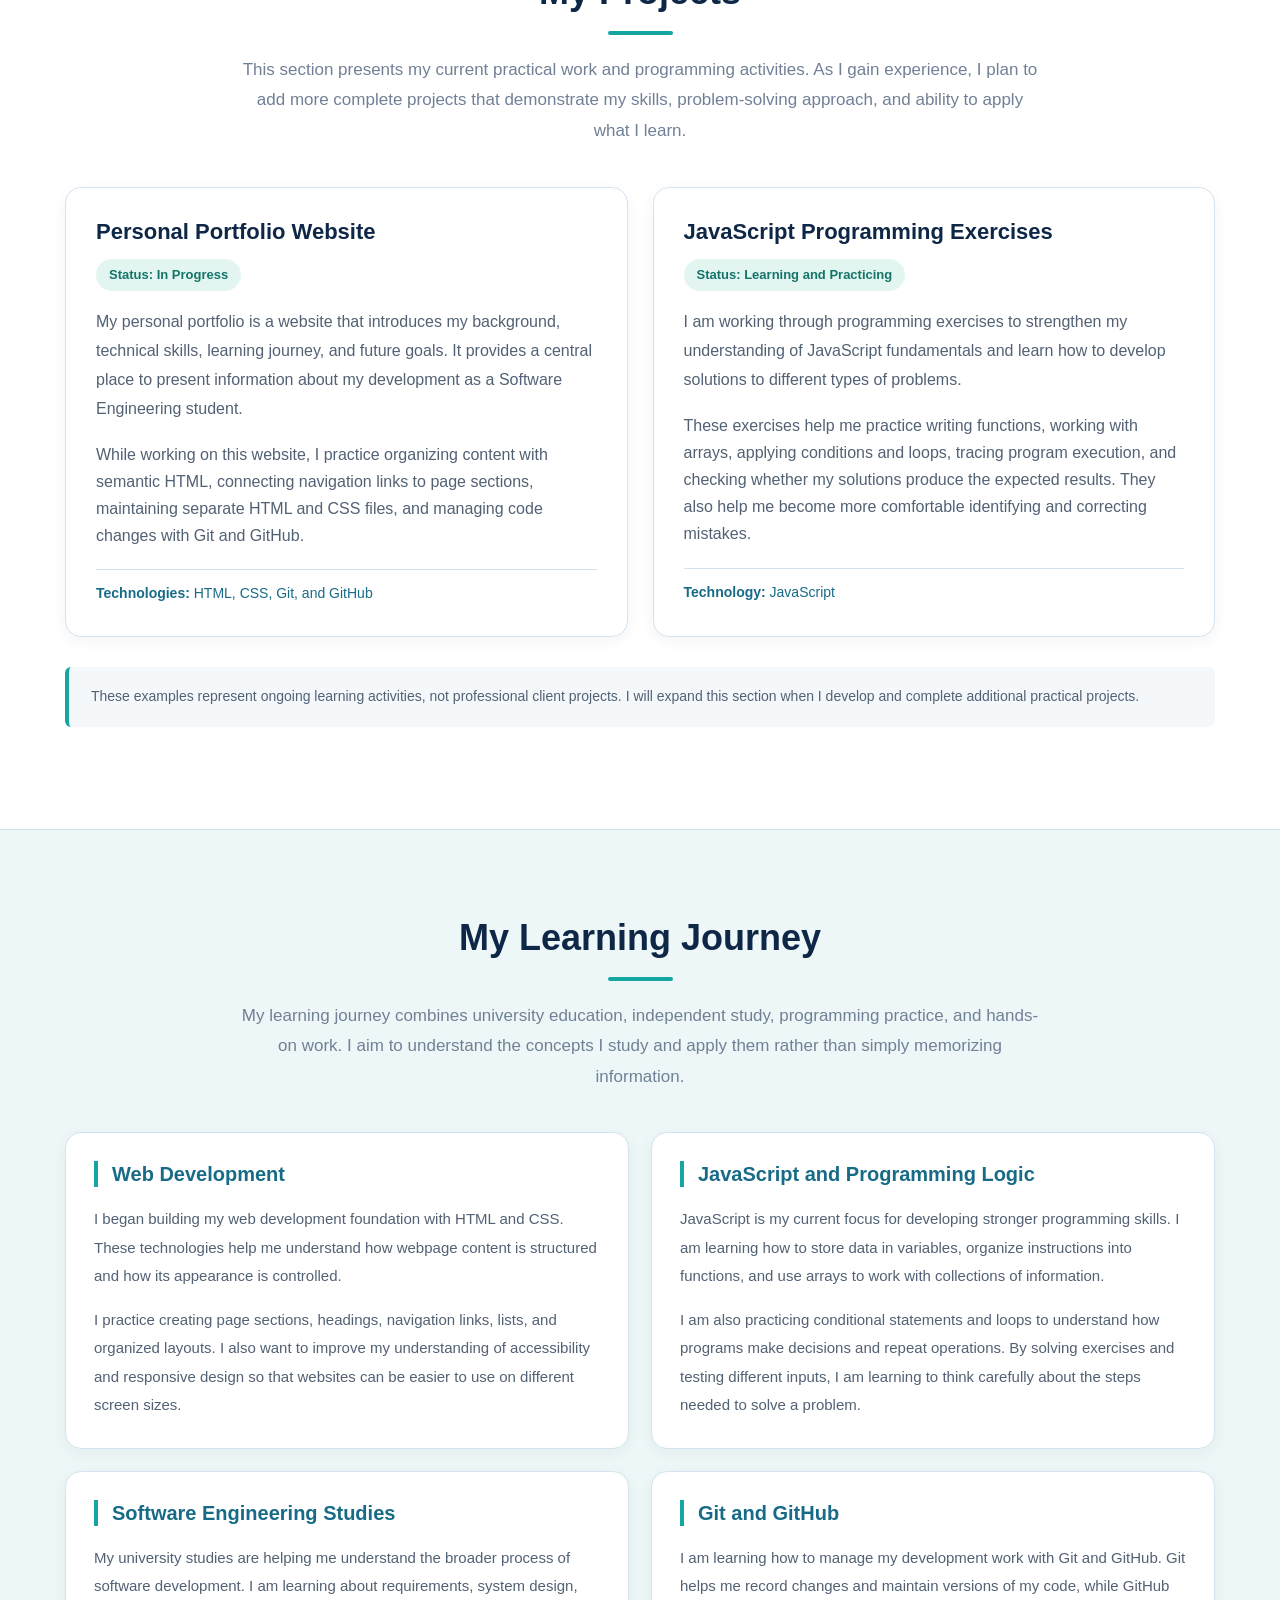
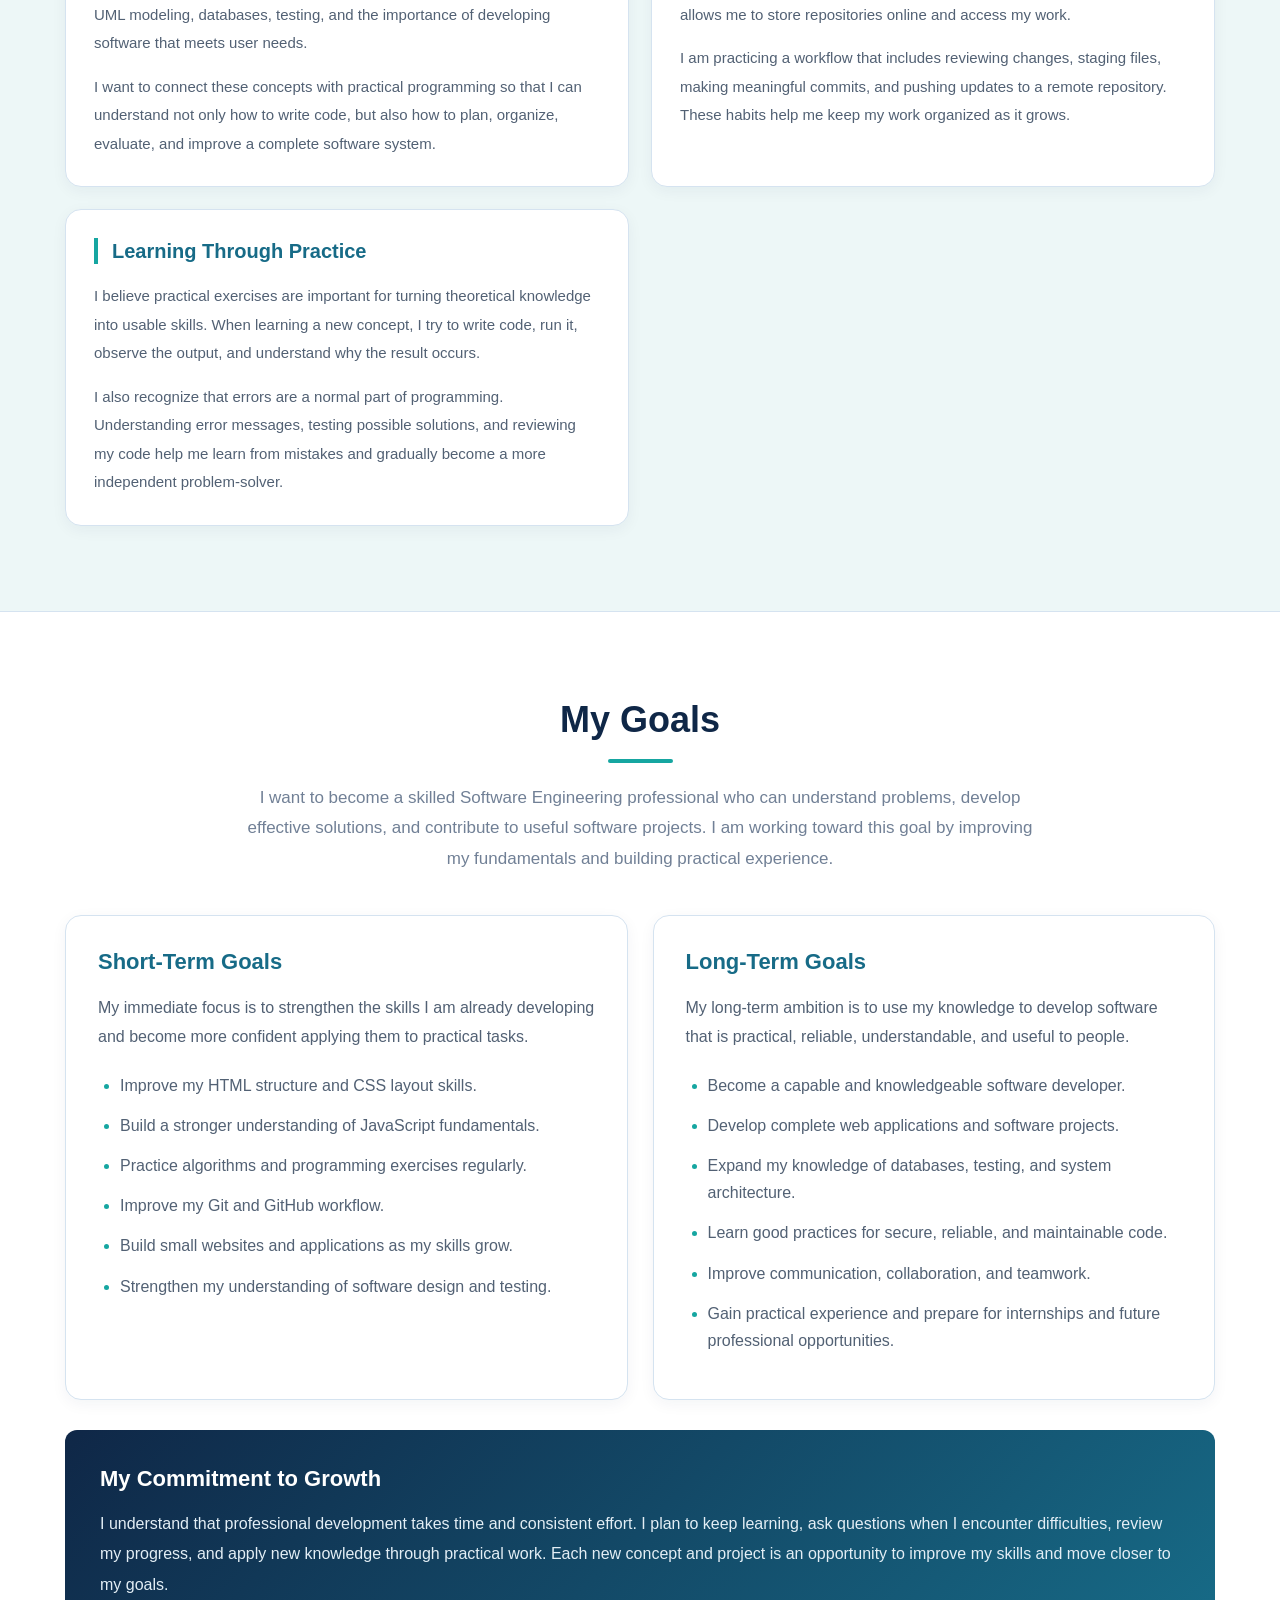
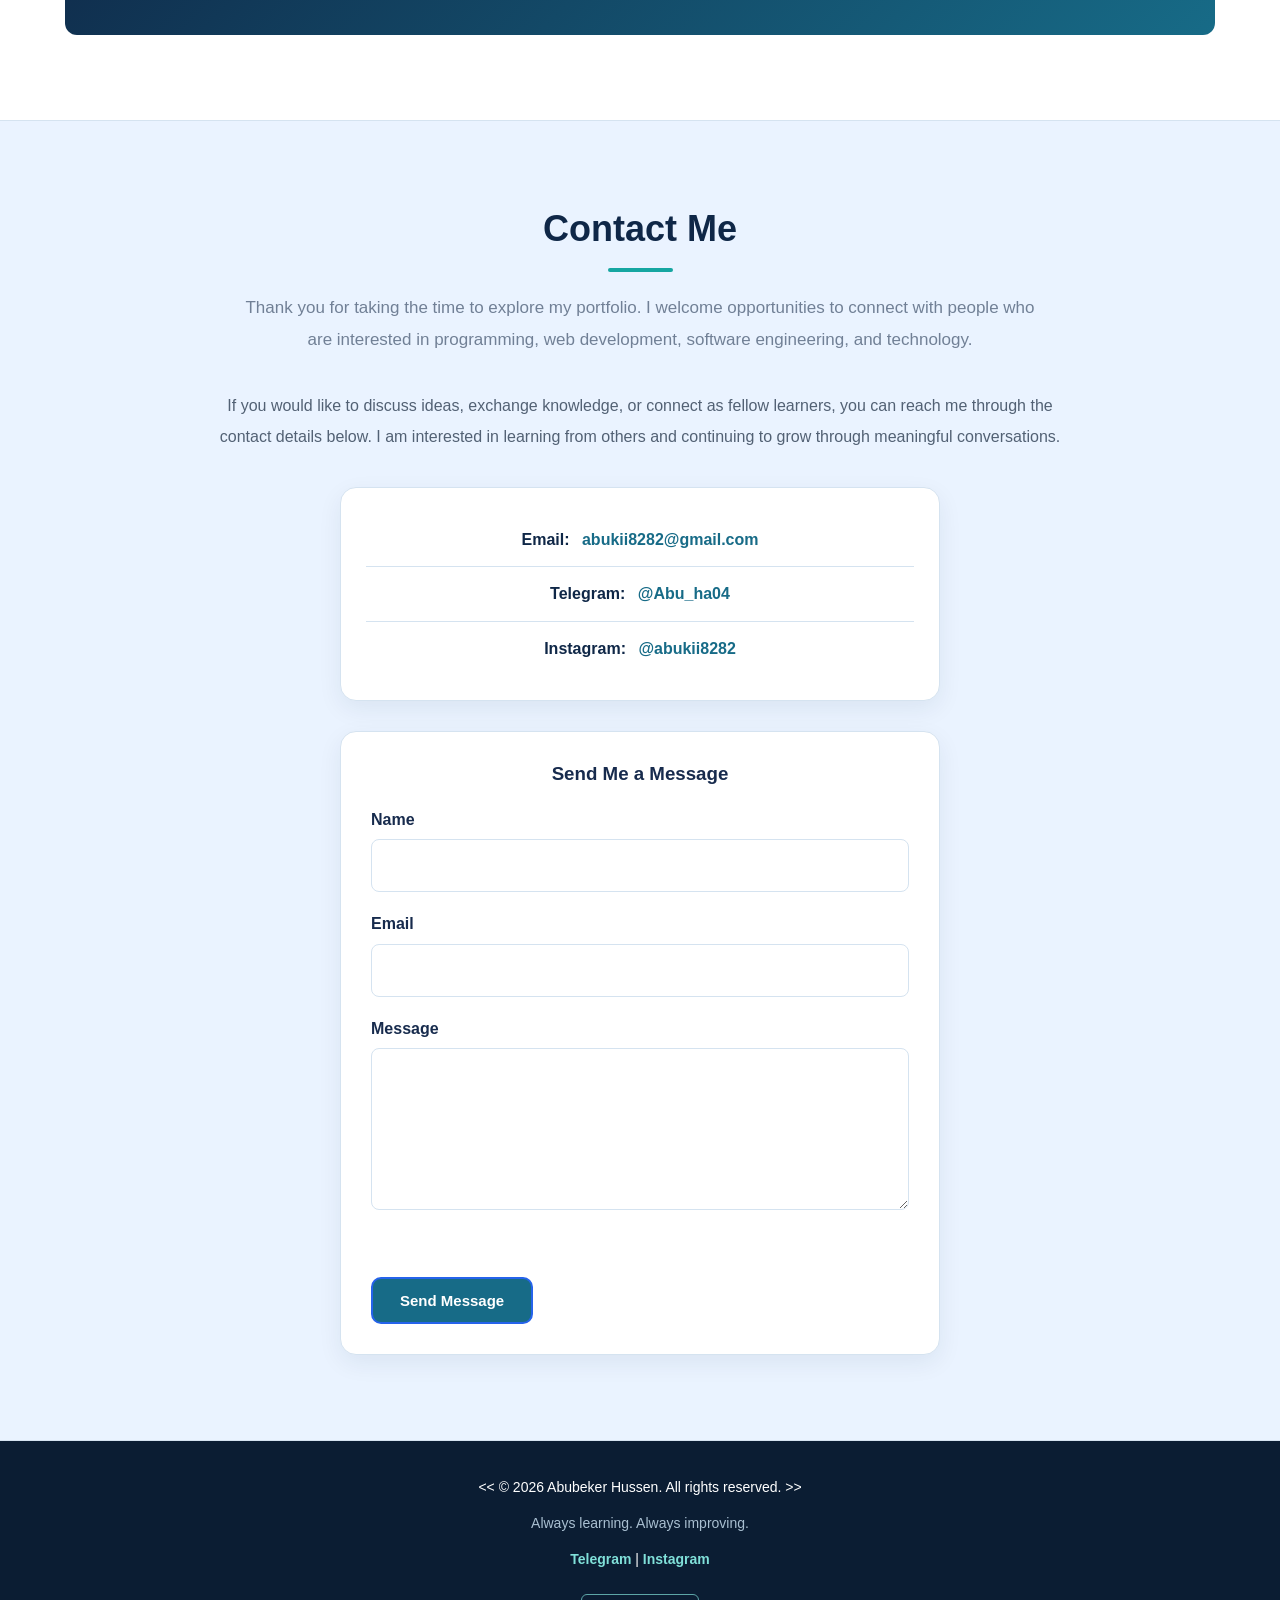
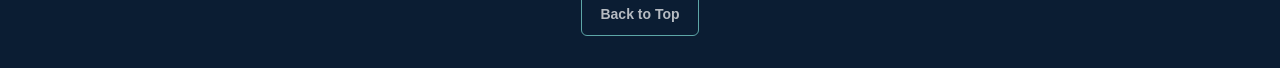
==== commit 42986aef: "Add profile images" ====
--- a/index.html
+++ b/index.html
@@ -46,6 +46,19 @@
 
     <!-- Main Content -->
     <main>
+      <!-- Profile photo -->
+      <div class="profile-strip">
+        <div class="container">
+          <img
+            src="images/myprofile.jpg"
+            alt="Photo of Abubeker Hussen"
+            class="profile-photo"
+            width="110"
+            height="110"
+          />
+        </div>
+      </div>
+
       <!-- Home Section -->
       <section id="home" class="hero-section">
         <div class="container hero-content">
--- a/style.css
+++ b/style.css
@@ -1368,3 +1368,25 @@
 html[data-theme="dark"] .secondary-button:hover {
   color: #0b1220;
 }
+/* ===== Circular profile photo below header ===== */
+.profile-strip {
+  padding: 22px 0 8px;
+}
+
+.profile-photo {
+  display: block;
+  width: 160px;
+  height: 160px;
+  object-fit: cover;
+  object-position: center top;
+  border-radius: 50%;
+  border: 4px solid var(--border-hover);
+  box-shadow: 0 8px 25px rgba(20, 184, 166, 0.25);
+}
+
+@media (max-width: 600px) {
+  .profile-photo {
+    width: 120px;
+    height: 120px;
+  }
+}
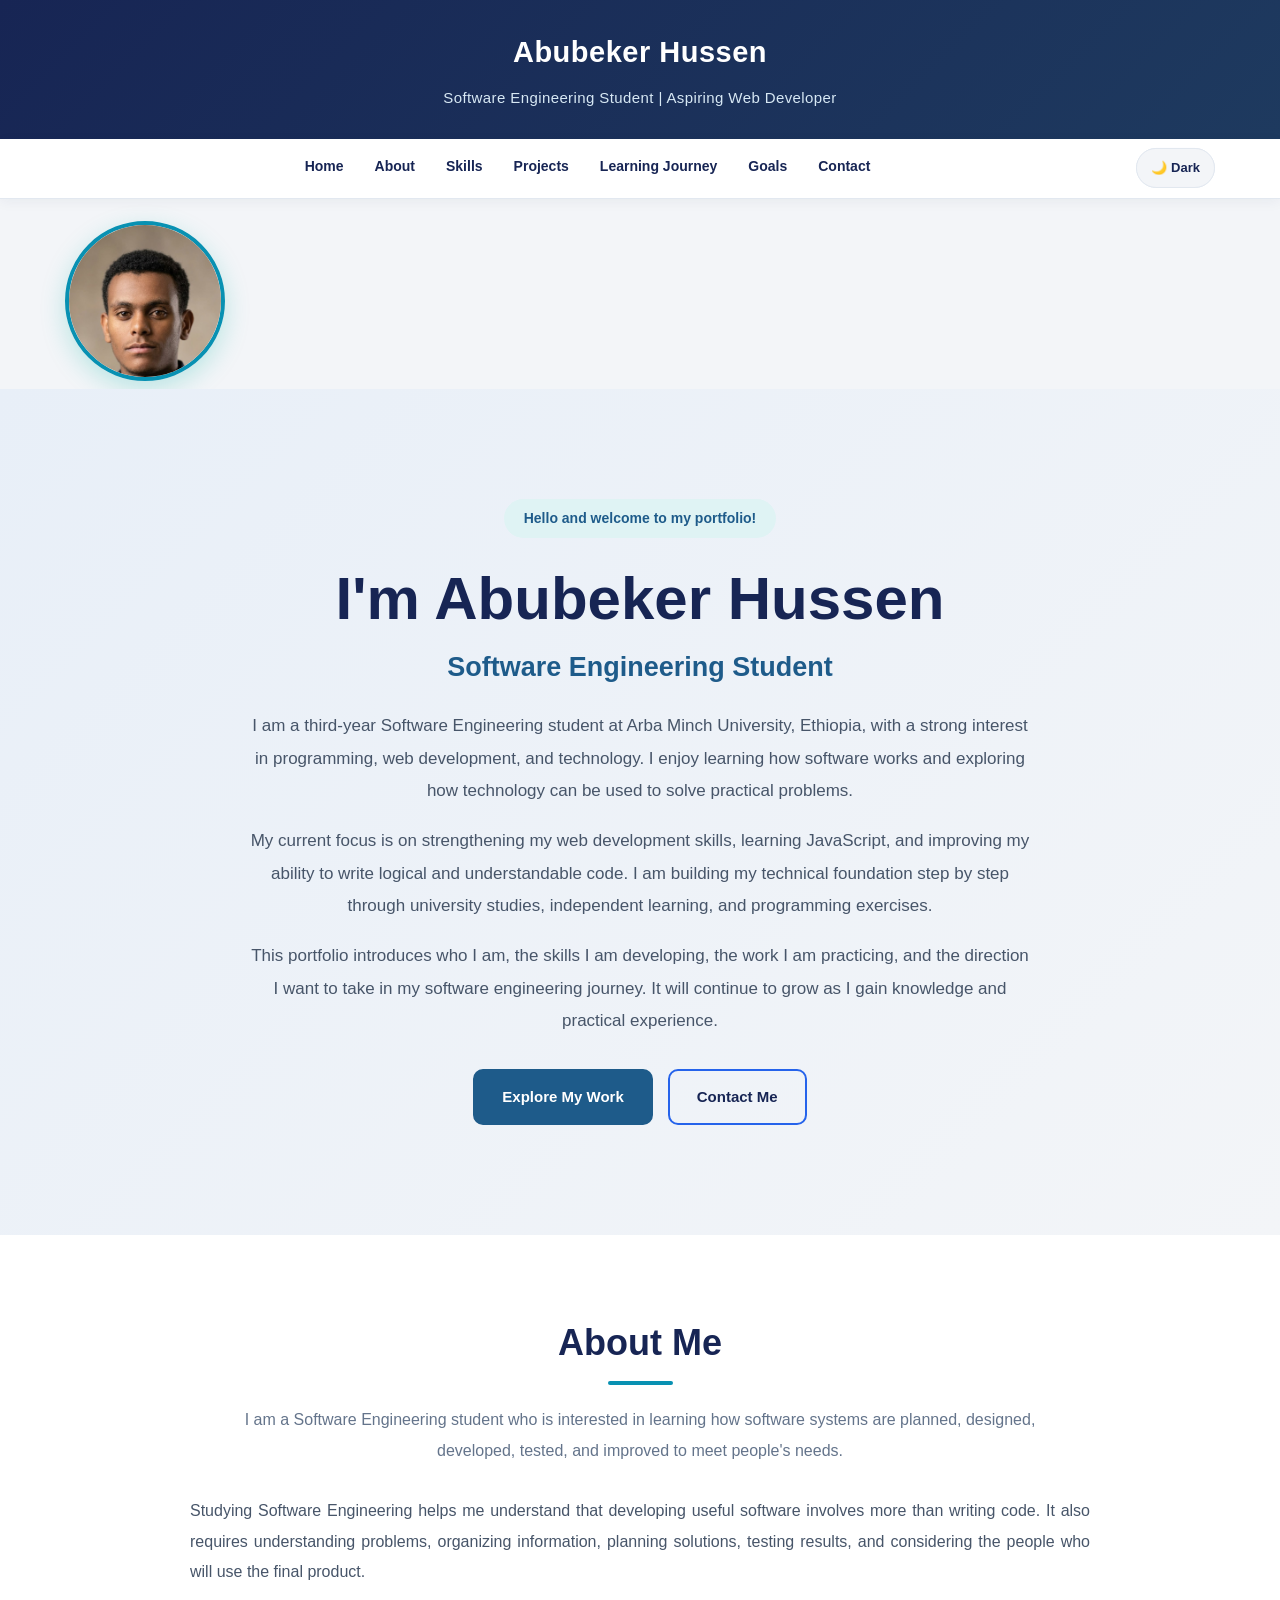
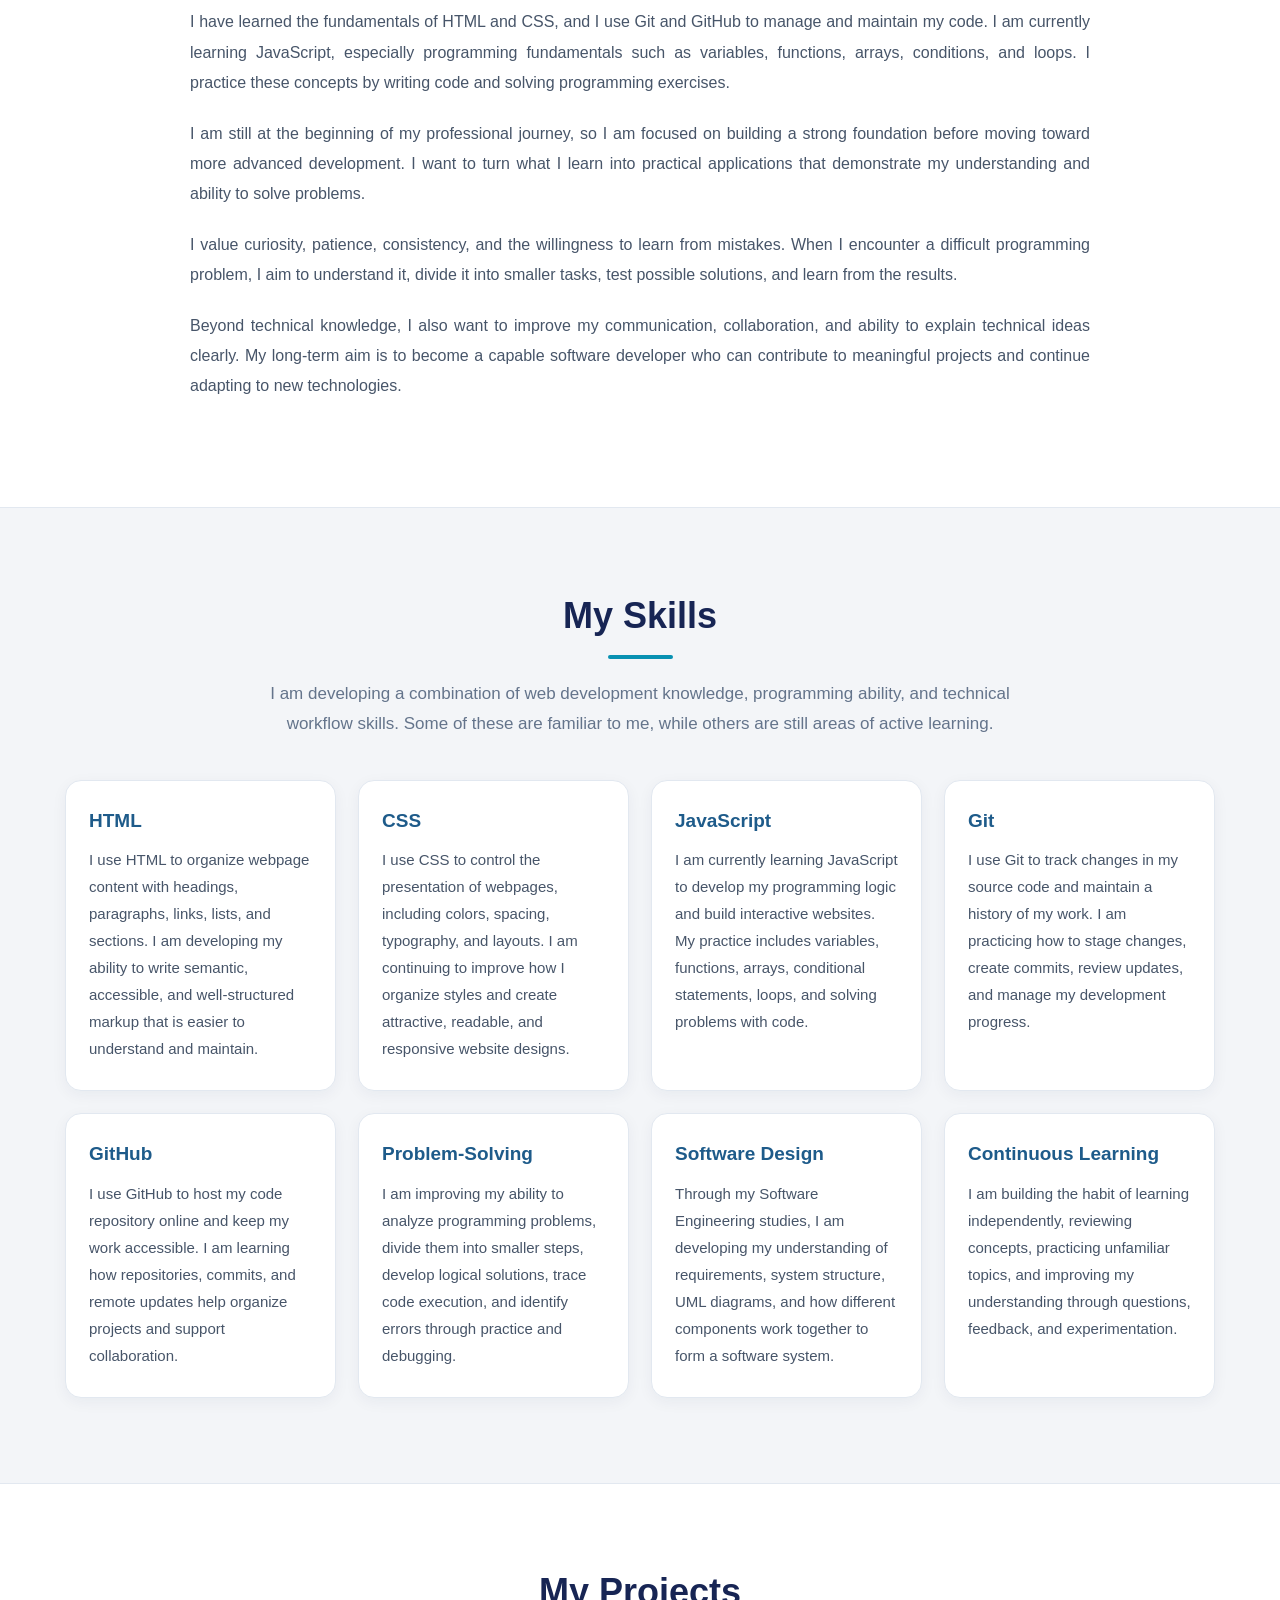
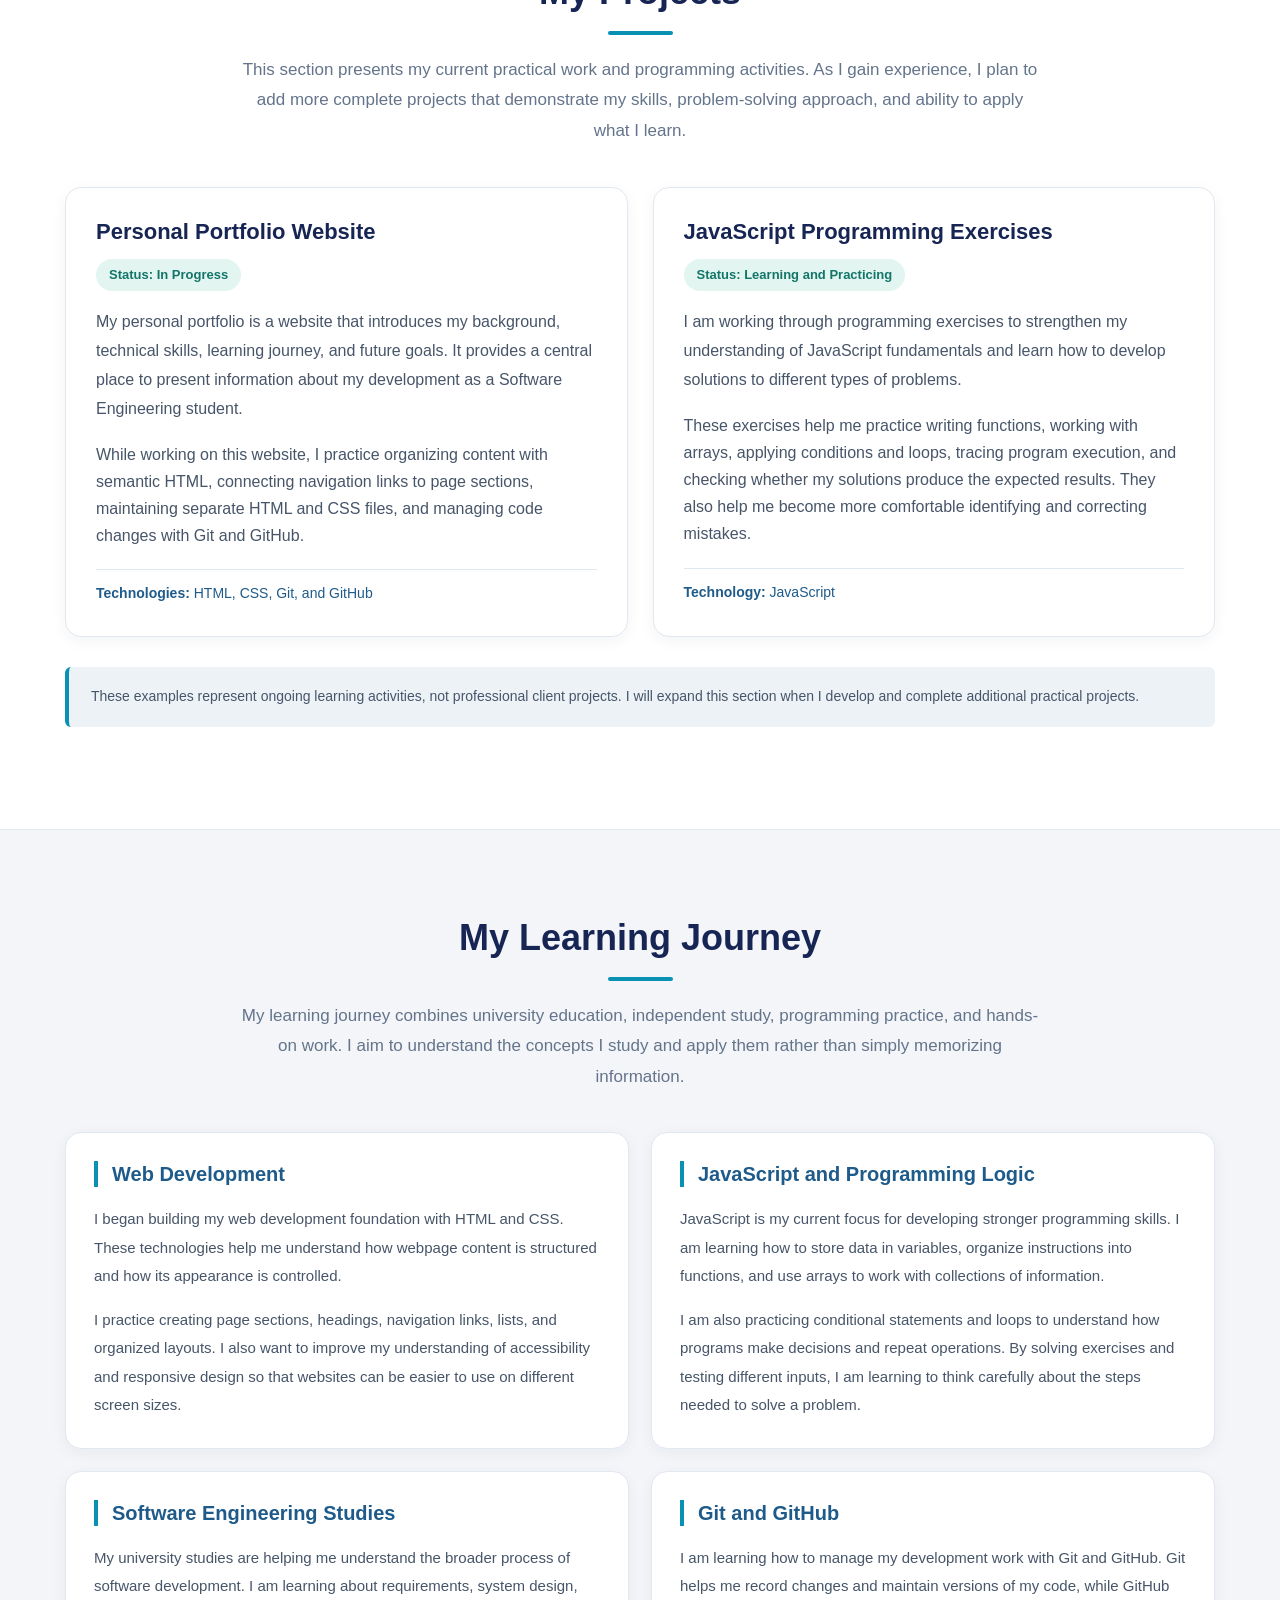
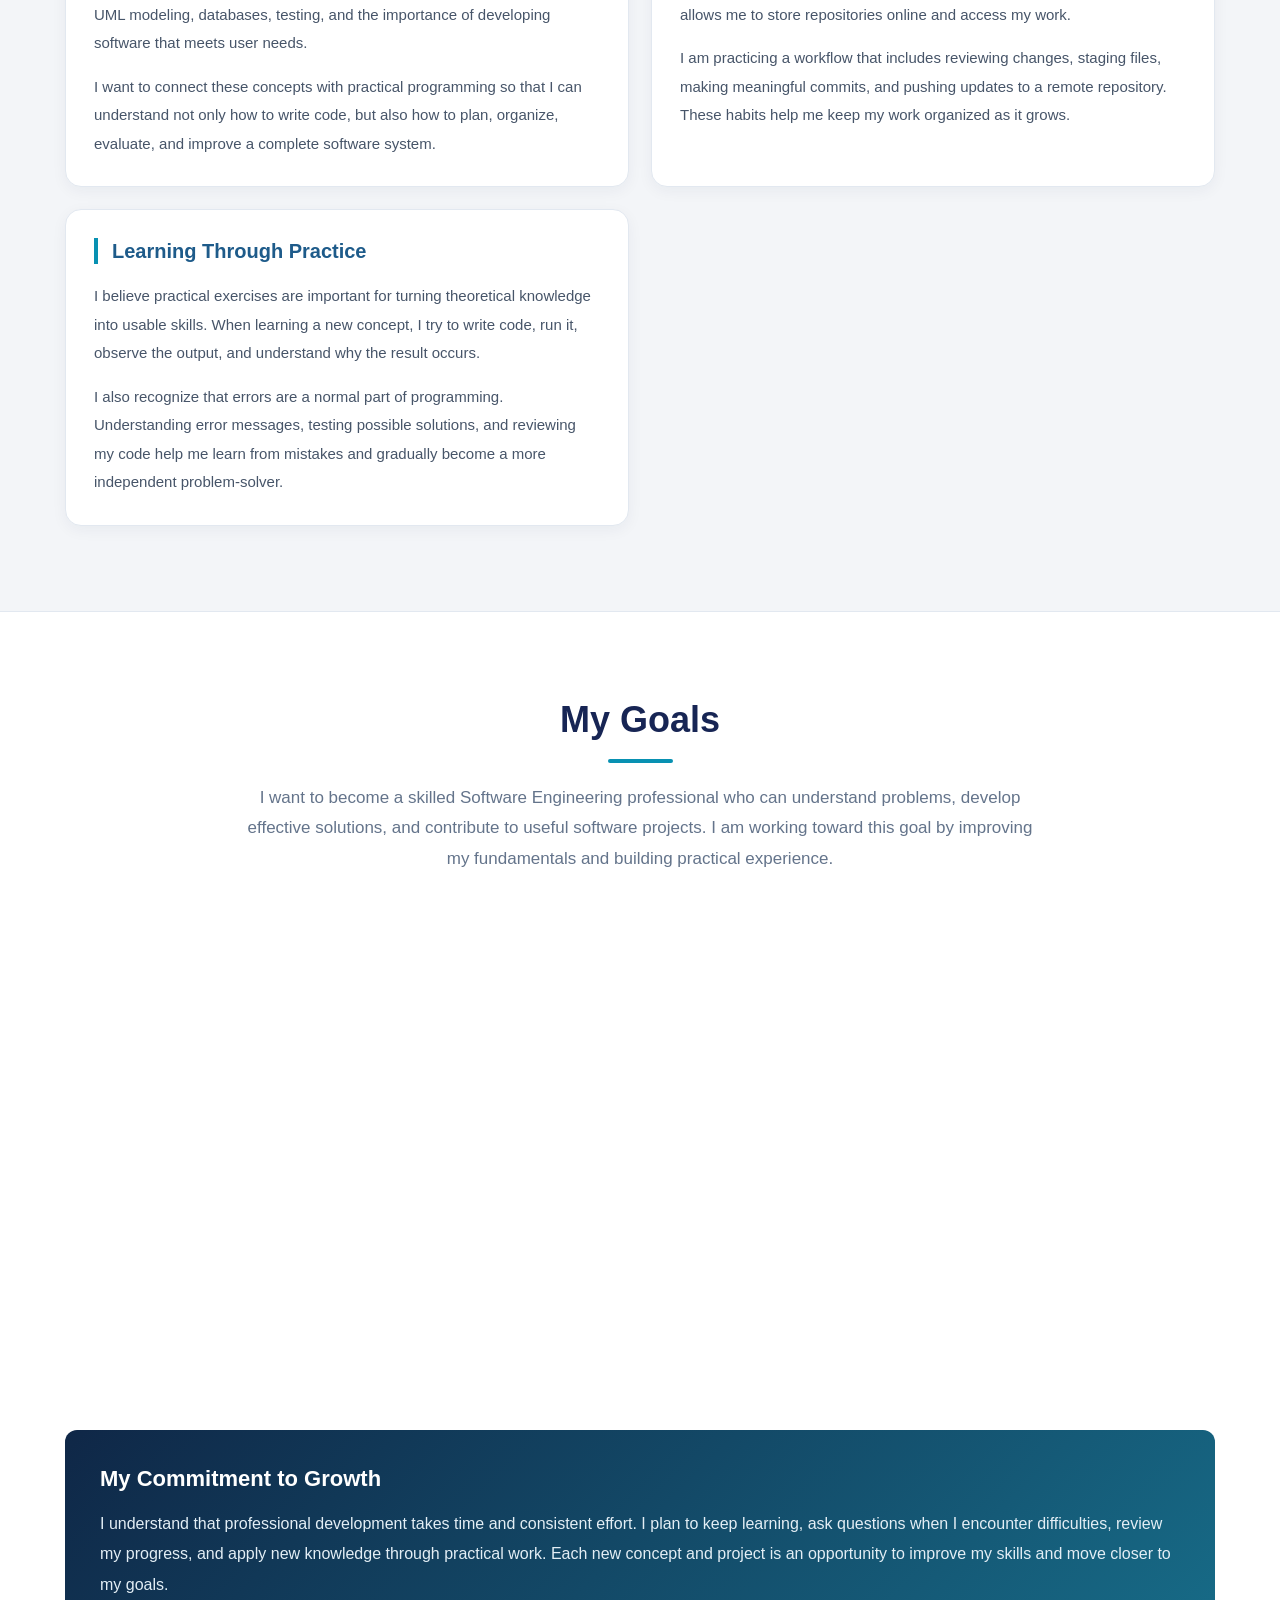
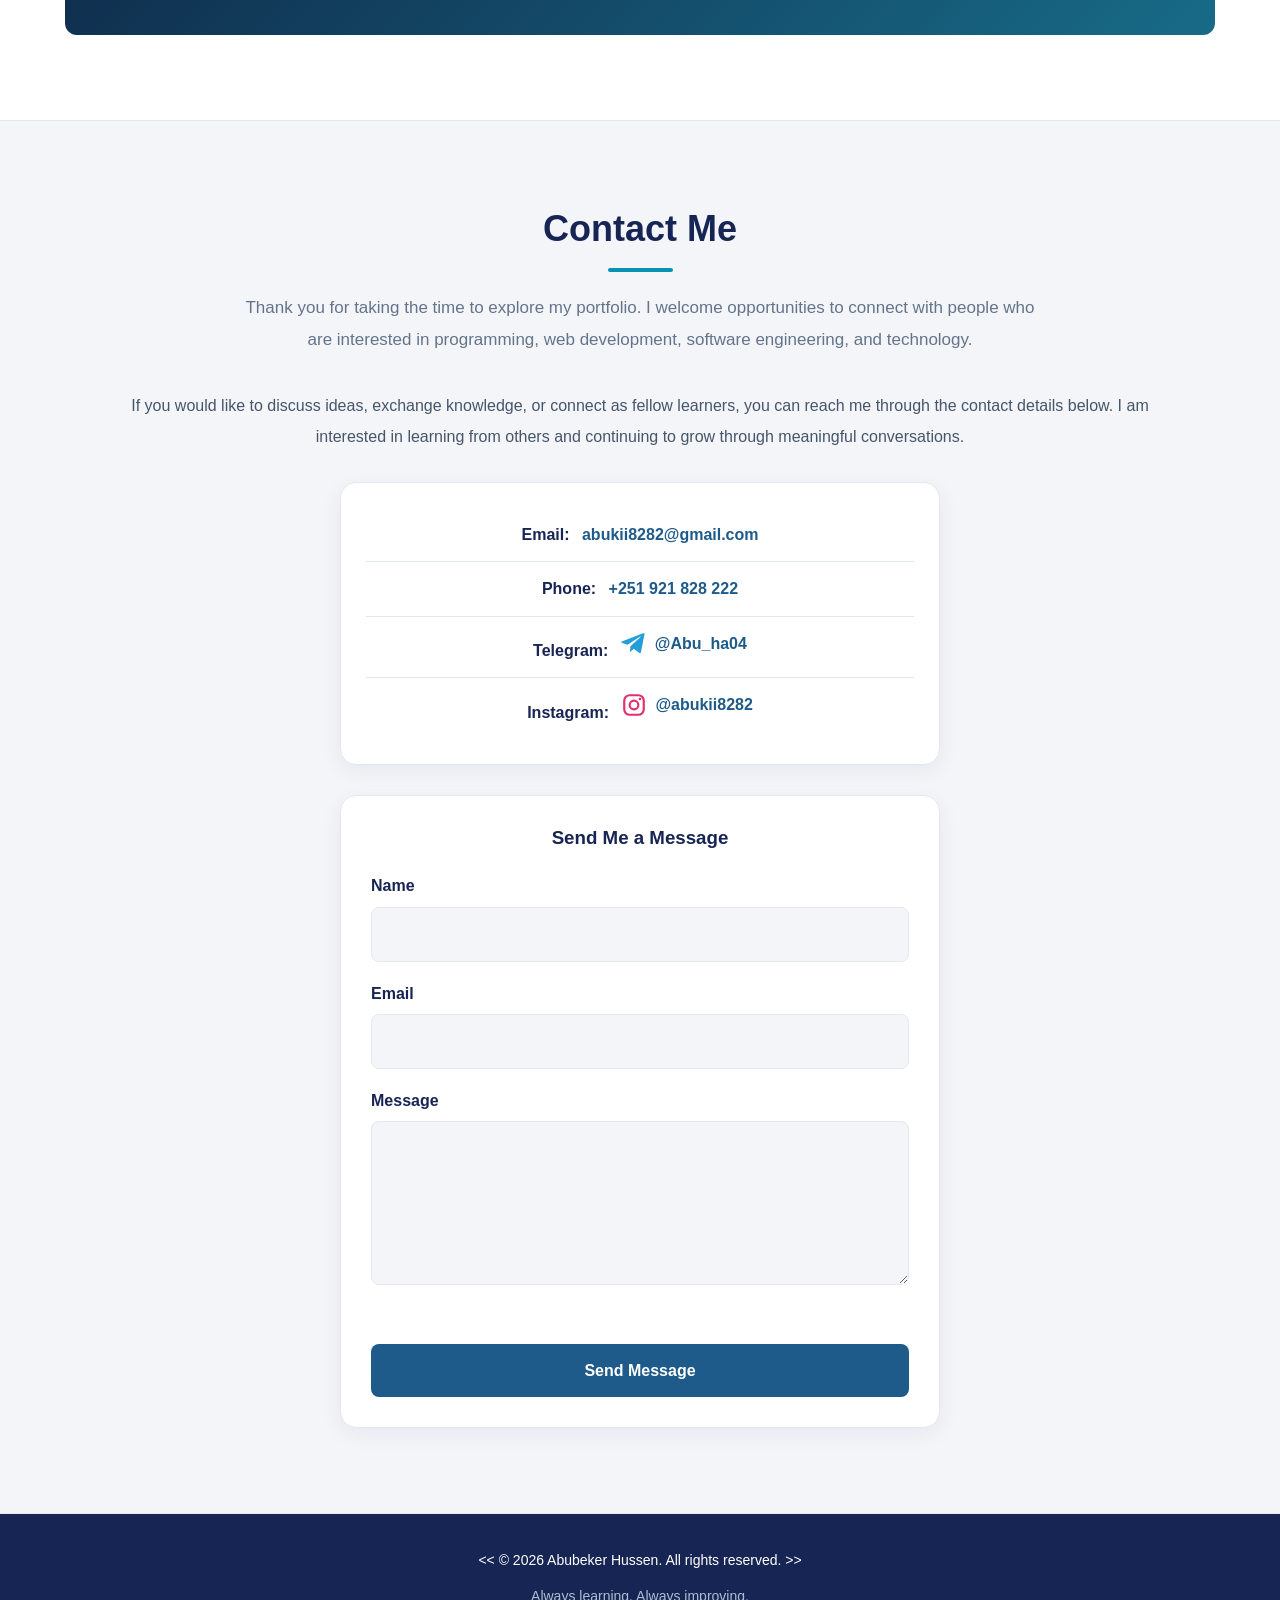
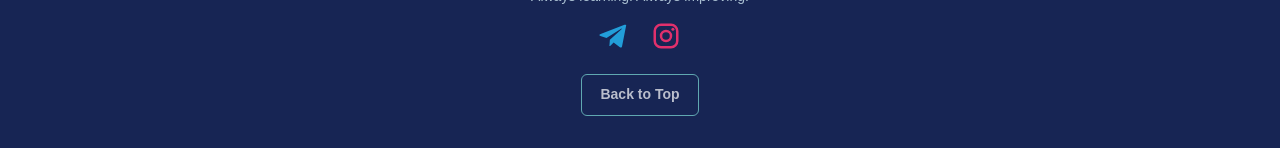
==== commit 284b21b2: "update portfolio" ====
--- a/index.html
+++ b/index.html
@@ -30,8 +30,9 @@
     </header>
 
     <!-- Navigation -->
+
     <nav class="main-navigation" aria-label="Main navigation">
-      <div class="container nav-container">
+      <div class="nav-container container">
         <ul class="nav-list">
           <li><a href="#home">Home</a></li>
           <li><a href="#about">About</a></li>
@@ -41,6 +42,15 @@
           <li><a href="#goals">Goals</a></li>
           <li><a href="#contact">Contact</a></li>
         </ul>
+
+        <button
+          class="theme-toggle"
+          id="theme-toggle"
+          type="button"
+          aria-label="Switch theme"
+        >
+          🌙 Dark
+        </button>
       </div>
     </nav>
 
@@ -553,12 +563,29 @@
             </p>
 
             <p class="contact-item">
+              <strong>Phone:</strong>
+              <a href="tel:+251921828222"> +251 921 828 222 </a>
+            </p>
+
+            <p class="contact-item">
               <strong>Telegram:</strong>
               <a
                 href="https://t.me/Abu_ha04"
                 target="_blank"
                 rel="noopener noreferrer"
+                class="social-link"
+                aria-label="Telegram @Abu_ha04"
               >
+                <svg
+                  class="social-logo telegram-logo"
+                  viewBox="0 0 24 24"
+                  aria-hidden="true"
+                >
+                  <path
+                    fill="currentColor"
+                    d="M21.8 3.2 18.5 20c-.2 1.2-.9 1.5-1.8.9l-5-3.7-2.4 2.3c-.3.3-.5.5-1 .5l.4-5.1 9.3-8.4c.4-.4-.1-.6-.6-.2L6 13.5l-4.9-1.5c-1.1-.3-1.1-1.1.2-1.6L20.4 3c.9-.3 1.7.2 1.4 1.2z"
+                  />
+                </svg>
                 @Abu_ha04
               </a>
             </p>
@@ -569,11 +596,39 @@
                 href="https://www.instagram.com/abukii8282/"
                 target="_blank"
                 rel="noopener noreferrer"
+                class="social-link"
+                aria-label="Instagram @abukii8282"
               >
+                <svg
+                  class="social-logo instagram-logo"
+                  viewBox="0 0 24 24"
+                  aria-hidden="true"
+                >
+                  <rect
+                    x="3"
+                    y="3"
+                    width="18"
+                    height="18"
+                    rx="5"
+                    fill="none"
+                    stroke="currentColor"
+                    stroke-width="2"
+                  />
+                  <circle
+                    cx="12"
+                    cy="12"
+                    r="4"
+                    fill="none"
+                    stroke="currentColor"
+                    stroke-width="2"
+                  />
+                  <circle cx="17.5" cy="6.5" r="1.2" fill="currentColor" />
+                </svg>
                 @abukii8282
               </a>
             </p>
           </address>
+
           <form class="contact-form" id="contact-form" novalidate>
             <h3 class="form-title">Send Me a Message</h3>
 
@@ -610,18 +665,51 @@
             href="https://t.me/Abu_ha04"
             target="_blank"
             rel="noopener noreferrer"
+            aria-label="Telegram"
           >
-            Telegram
+            <svg
+              class="social-logo telegram-logo"
+              viewBox="0 0 24 24"
+              aria-hidden="true"
+            >
+              <path
+                fill="currentColor"
+                d="M21.8 3.2 18.5 20c-.2 1.2-.9 1.5-1.8.9l-5-3.7-2.4 2.3c-.3.3-.5.5-1 .5l.4-5.1 9.3-8.4c.4-.4-.1-.6-.6-.2L6 13.5l-4.9-1.5c-1.1-.3-1.1-1.1.2-1.6L20.4 3c.9-.3 1.7.2 1.4 1.2z"
+              />
+            </svg>
           </a>
-
-          <span aria-hidden="true"> | </span>
 
           <a
             href="https://www.instagram.com/abukii8282/"
             target="_blank"
             rel="noopener noreferrer"
+            aria-label="Instagram"
           >
-            Instagram
+            <svg
+              class="social-logo instagram-logo"
+              viewBox="0 0 24 24"
+              aria-hidden="true"
+            >
+              <rect
+                x="3"
+                y="3"
+                width="18"
+                height="18"
+                rx="5"
+                fill="none"
+                stroke="currentColor"
+                stroke-width="2"
+              />
+              <circle
+                cx="12"
+                cy="12"
+                r="4"
+                fill="none"
+                stroke="currentColor"
+                stroke-width="2"
+              />
+              <circle cx="17.5" cy="6.5" r="1.2" fill="currentColor" />
+            </svg>
           </a>
         </p>
 
--- a/style.css
+++ b/style.css
@@ -1390,3 +1390,386 @@
     height: 120px;
   }
 }
+
+/* =========================================
+   FINAL BACKGROUND COLOR IMPROVEMENT
+========================================= */
+
+:root {
+  --primary-color: #172554;
+  --secondary-color: #1e5b8a;
+  --accent-color: #0891b2;
+
+  --heading-color: #172554;
+  --text-color: #475569;
+  --light-text: #64748b;
+
+  --background-color: #f3f5f8;
+  --section-background: #f3f5f8;
+  --card-background: #ffffff;
+
+  --border-color: #e2e8f0;
+
+  --shadow: 0 6px 22px rgba(23, 37, 84, 0.06);
+  --shadow-hover: 0 12px 28px rgba(23, 37, 84, 0.11);
+}
+
+/* Main page background */
+body {
+  background-color: #f3f5f8;
+}
+
+/* Header */
+.site-header {
+  background: linear-gradient(135deg, #172554, #1e3a5f);
+}
+
+/* Navigation */
+.main-navigation {
+  background-color: #ffffff;
+}
+
+/* Hero */
+.hero-section {
+  background: linear-gradient(135deg, #e8eff8, #f3f5f8);
+}
+
+/* Main sections */
+.about-section,
+.projects-section,
+.goals-section {
+  background-color: #ffffff;
+}
+
+.skills-section,
+.learning-section,
+.contact-section {
+  background-color: #f3f5f8;
+}
+
+/* Cards */
+.skill-card,
+.project-card,
+.learning-item,
+.goal-card,
+.contact-details,
+.contact-form {
+  background-color: #ffffff;
+  border-color: #e2e8f0;
+}
+
+/* Headings */
+h1,
+h2,
+h3,
+h4,
+.section-title {
+  color: #172554;
+}
+
+/* Accent details */
+.section-title::after {
+  background-color: #0891b2;
+}
+
+.skill-title,
+.learning-title,
+.goal-title {
+  color: #1e5b8a;
+}
+
+/* Buttons */
+.primary-button {
+  background-color: #1e5b8a;
+  border-color: #1e5b8a;
+}
+
+.primary-button:hover {
+  background-color: #172554;
+  border-color: #172554;
+}
+
+/* Project note */
+.projects-note {
+  background-color: #edf2f7;
+  border-left-color: #0891b2;
+}
+
+/* Contact form */
+.contact-form input,
+.contact-form textarea {
+  background-color: #ffffff;
+  border-color: #e2e8f0;
+}
+
+/* Footer */
+.site-footer {
+  background-color: #172554;
+}
+
+/* Profile photo */
+.profile-photo {
+  border-color: #0891b2;
+}
+
+/* Consistent section borders */
+.about-section,
+.skills-section,
+.projects-section,
+.learning-section,
+.goals-section,
+.contact-section {
+  border-bottom: 1px solid #e2e8f0;
+}
+
+/* ===== SOCIAL MEDIA ICONS ===== */
+
+.social-link {
+  display: inline-flex;
+  align-items: center;
+  gap: 8px;
+  text-decoration: none;
+  transition: transform 0.3s ease;
+}
+
+.social-link:hover {
+  transform: translateY(-3px);
+}
+
+.social-logo {
+  width: 26px;
+  height: 26px;
+  flex-shrink: 0;
+}
+
+.instagram-logo {
+  color: #e1306c;
+}
+
+.telegram-logo {
+  color: #229ed9;
+}
+
+.footer-social-links {
+  display: flex;
+  justify-content: center;
+  align-items: center;
+  gap: 22px;
+}
+
+.footer-social-links .social-logo {
+  width: 30px;
+  height: 30px;
+}
+
+.footer-social-links a {
+  display: inline-flex;
+  transition: transform 0.3s ease;
+}
+
+.footer-social-links a:hover {
+  transform: scale(1.2);
+}
+
+/* =========================================
+   IMPROVED CONTACT SECTION
+========================================= */
+
+.contact-section {
+  background-color: var(--section-background);
+  text-align: center;
+}
+
+.contact-section .container {
+  max-width: 1050px;
+}
+
+/* Contact information card */
+
+.contact-details {
+  max-width: 600px;
+  margin: 30px auto 0;
+  padding: 25px;
+  background-color: var(--card-background);
+  border: 1px solid var(--border-color);
+  border-radius: 16px;
+  box-shadow: var(--shadow);
+}
+
+/* Contact form card */
+
+.contact-form {
+  max-width: 600px;
+  margin: 30px auto 0;
+  padding: 30px;
+  text-align: left;
+  background-color: var(--card-background);
+  border: 1px solid var(--border-color);
+  border-radius: 16px;
+  box-shadow: var(--shadow);
+  transition: var(--transition);
+}
+
+.contact-form:hover {
+  box-shadow: var(--shadow-hover);
+}
+
+.form-title {
+  text-align: center;
+  color: var(--primary-color);
+  margin-bottom: 22px;
+}
+
+/* Form labels */
+
+.contact-form label {
+  display: block;
+  margin-bottom: 7px;
+  color: var(--heading-color);
+  font-weight: 600;
+}
+
+/* Input fields */
+
+.contact-form input,
+.contact-form textarea {
+  display: block;
+  width: 100%;
+  padding: 13px 15px;
+  margin-bottom: 18px;
+  font: inherit;
+  color: var(--text-color);
+  background-color: var(--background-color);
+  border: 1.5px solid var(--border-color);
+  border-radius: 8px;
+  transition: var(--transition);
+}
+
+.contact-form textarea {
+  min-height: 150px;
+  resize: vertical;
+}
+
+.contact-form input:focus,
+.contact-form textarea:focus {
+  outline: none;
+  border-color: var(--accent-color);
+  box-shadow: 0 0 0 3px rgba(8, 145, 178, 0.12);
+}
+
+/* Send message button */
+
+.contact-form button {
+  width: 100%;
+  padding: 13px 20px;
+  color: #ffffff;
+  background-color: var(--secondary-color);
+  border: none;
+  border-radius: 8px;
+  font: inherit;
+  font-weight: 700;
+  cursor: pointer;
+  transition: var(--transition);
+}
+
+.contact-form button:hover {
+  background-color: var(--primary-color);
+  transform: translateY(-2px);
+}
+
+/* Form status messages */
+
+.form-status {
+  min-height: 24px;
+  margin-top: 12px;
+  font-weight: 600;
+}
+
+.form-status.error {
+  color: #dc2626;
+}
+
+.form-status.success {
+  color: #16a34a;
+}
+
+/* Mobile layout */
+
+@media (max-width: 600px) {
+  .contact-details,
+  .contact-form {
+    padding: 20px;
+    margin-top: 22px;
+  }
+
+  .contact-item {
+    font-size: 14px;
+  }
+
+  .contact-form textarea {
+    min-height: 130px;
+  }
+}
+
+/* =========================================
+   SEPARATE DARK MODE FROM NAVIGATION LINKS
+========================================= */
+
+.nav-container {
+  position: relative;
+  justify-content: center;
+  padding-right: 100px;
+}
+
+.nav-list {
+  justify-content: center;
+}
+
+.theme-toggle {
+  position: absolute;
+  right: 0;
+  top: 50%;
+  transform: translateY(-50%);
+
+  padding: 8px 14px;
+  margin: 0;
+
+  color: var(--heading-color);
+  background-color: var(--section-background);
+
+  border: 1px solid var(--border-color);
+  border-radius: 20px;
+
+  font-size: 13px;
+  font-weight: 600;
+
+  cursor: pointer;
+  transition: var(--transition);
+}
+
+.theme-toggle:hover {
+  border-color: var(--accent-color);
+  background-color: var(--background-color);
+}
+
+/* Mobile navigation */
+
+@media (max-width: 600px) {
+  .nav-container {
+    padding: 8px 10px;
+    justify-content: flex-start;
+    gap: 10px;
+  }
+
+  .nav-list {
+    justify-content: flex-start;
+  }
+
+  .theme-toggle {
+    position: sticky;
+    right: auto;
+    top: auto;
+    transform: none;
+    flex-shrink: 0;
+  }
+}
